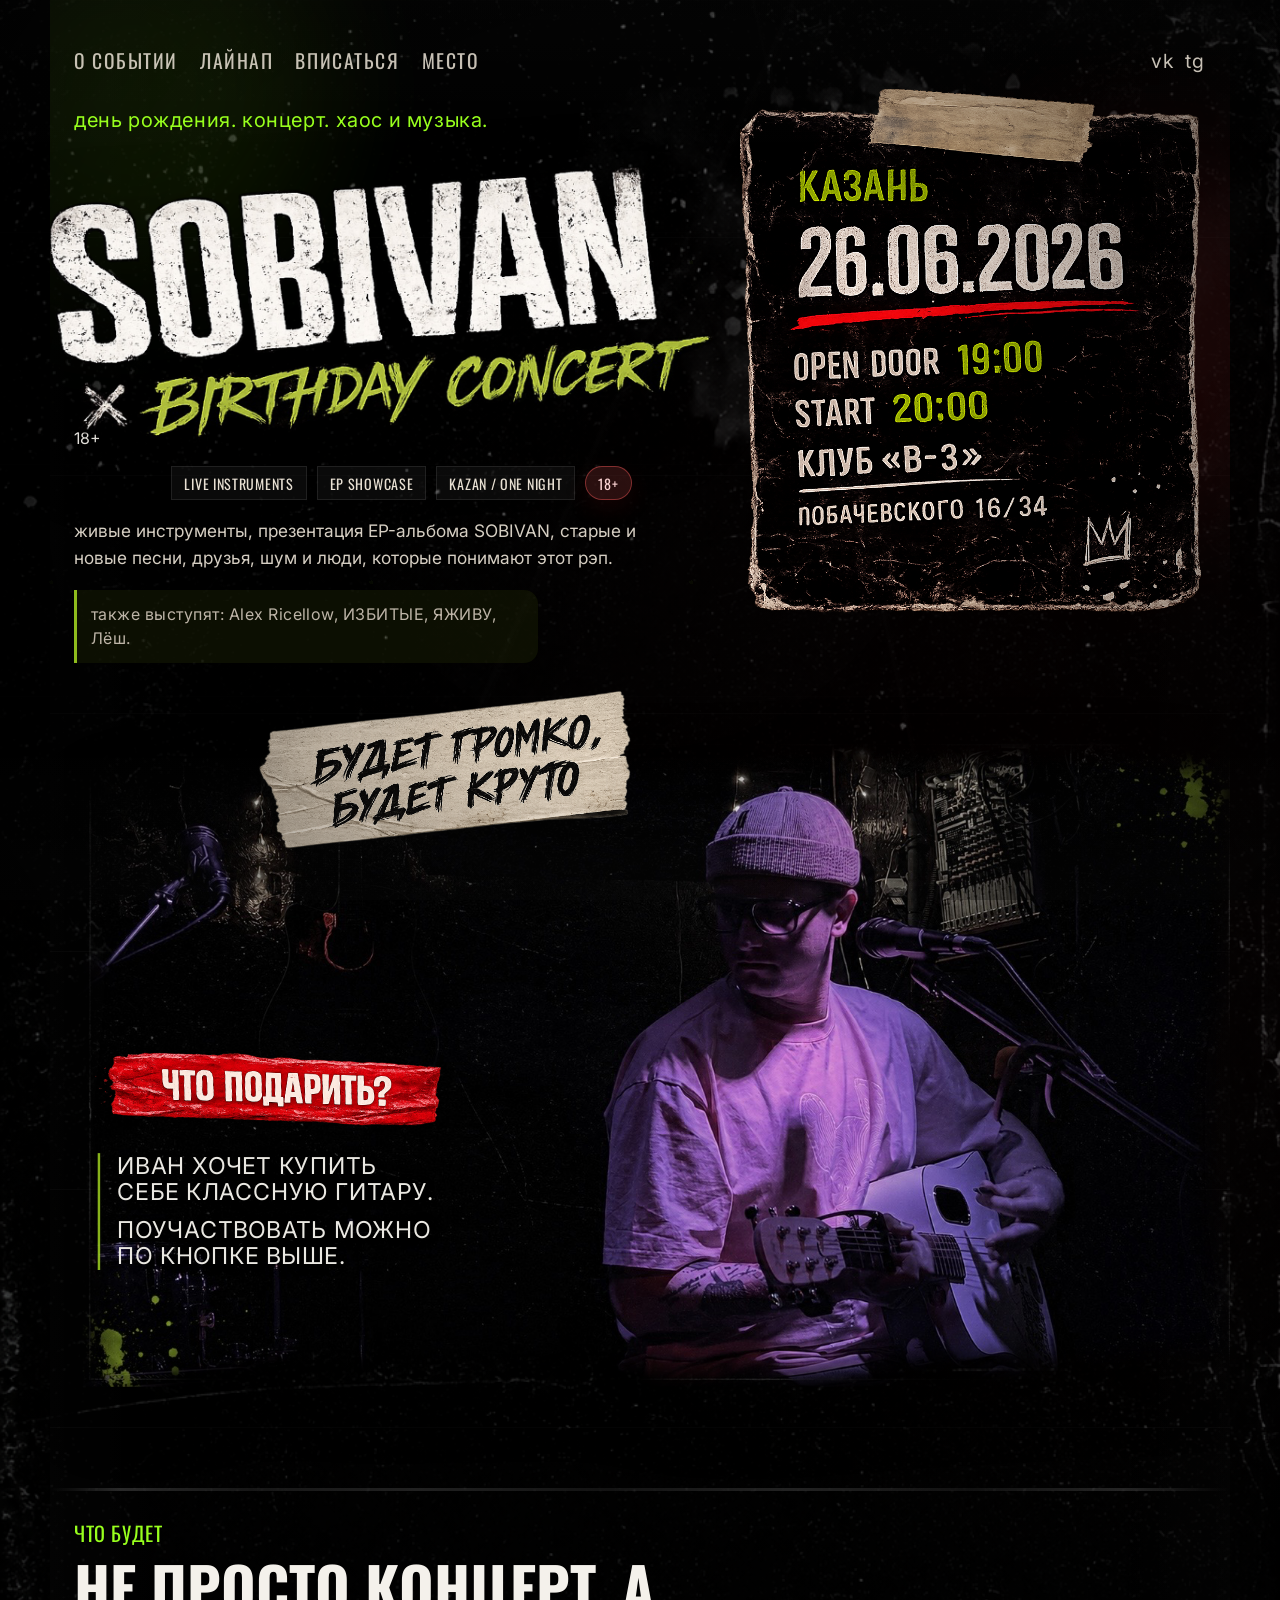
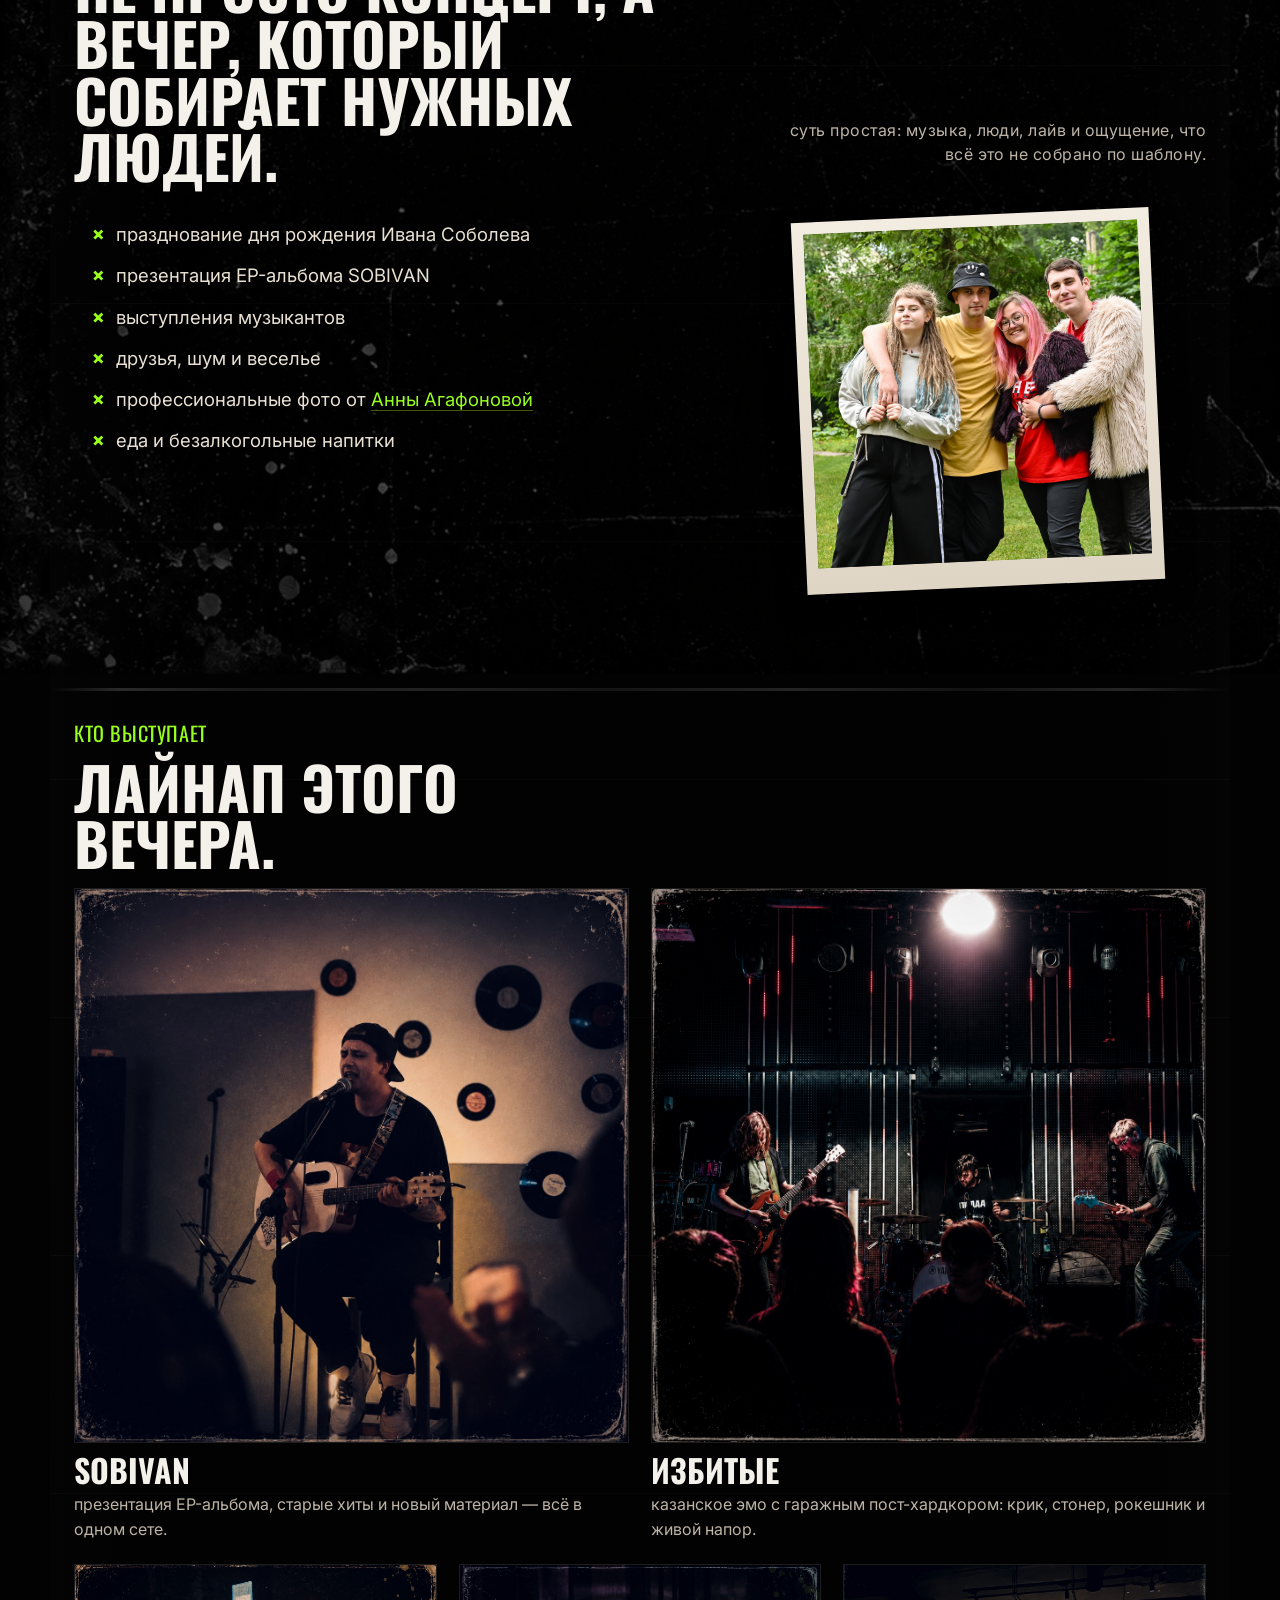
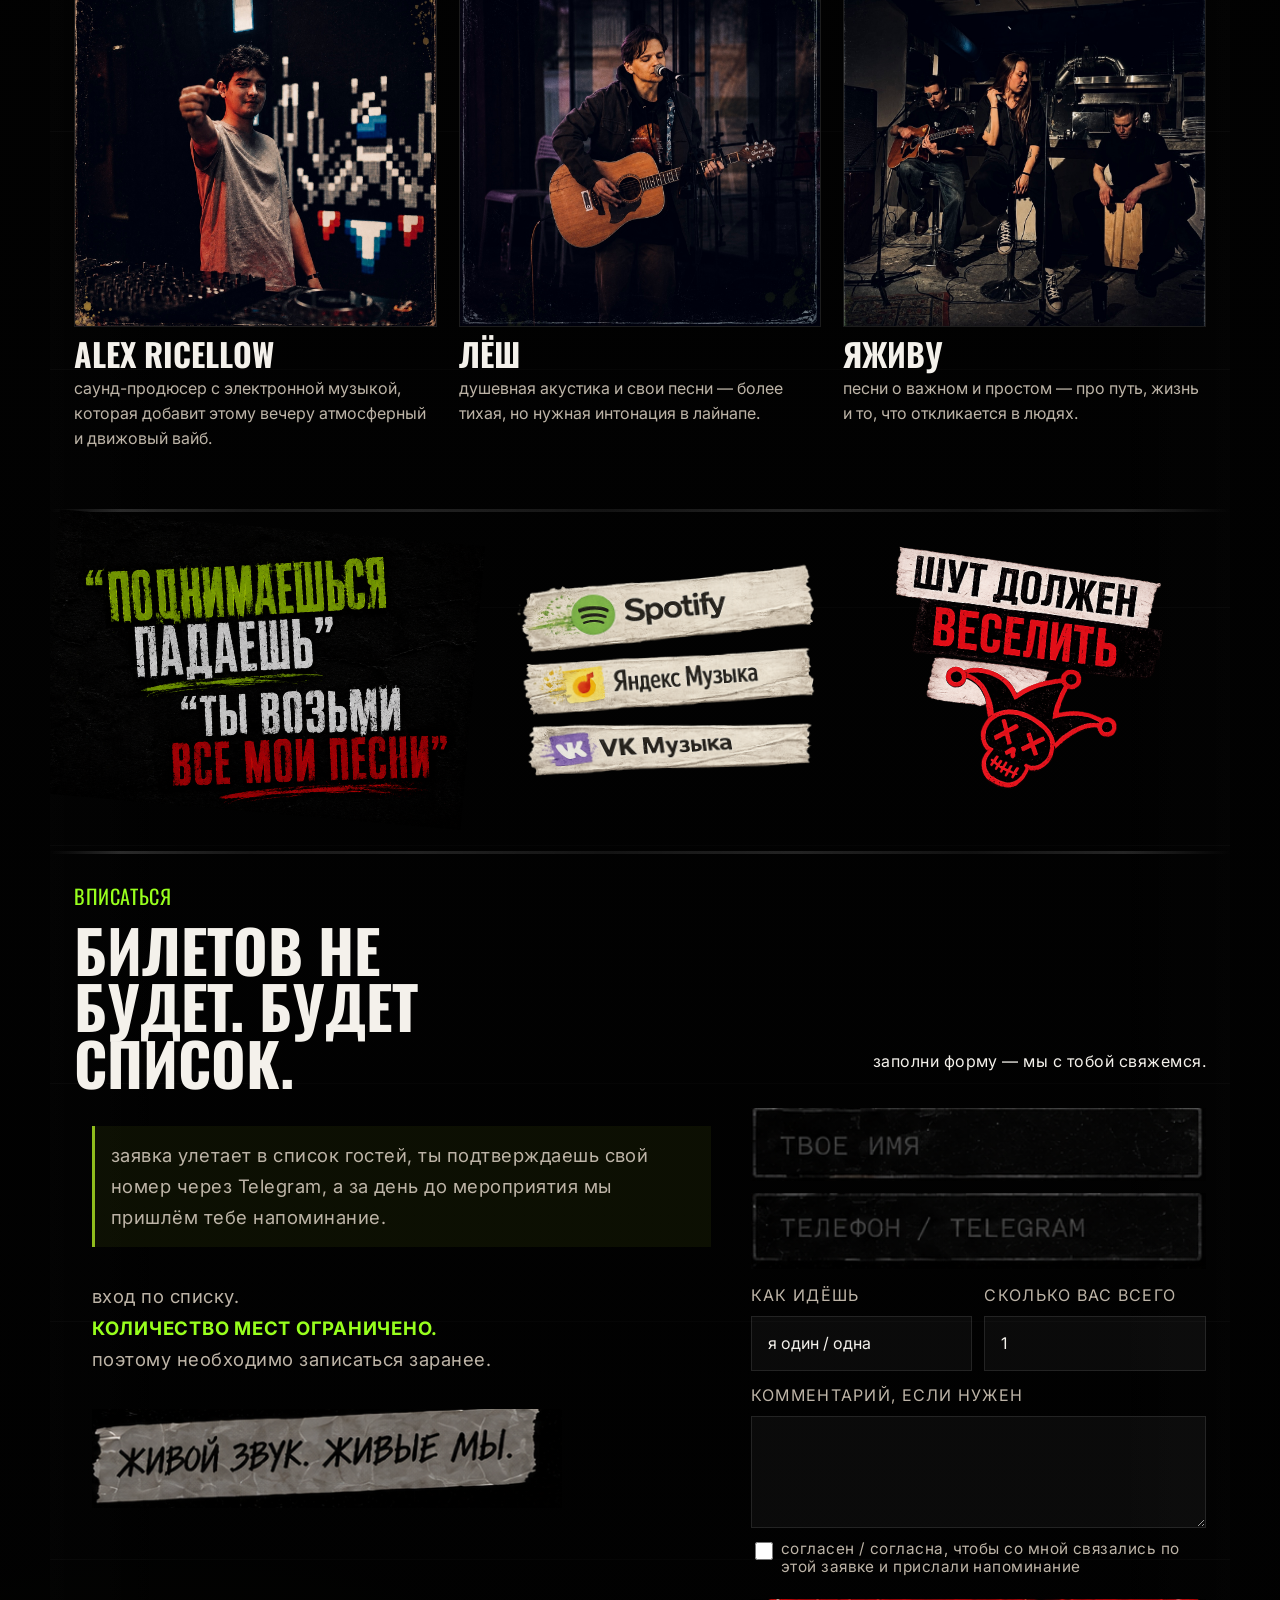
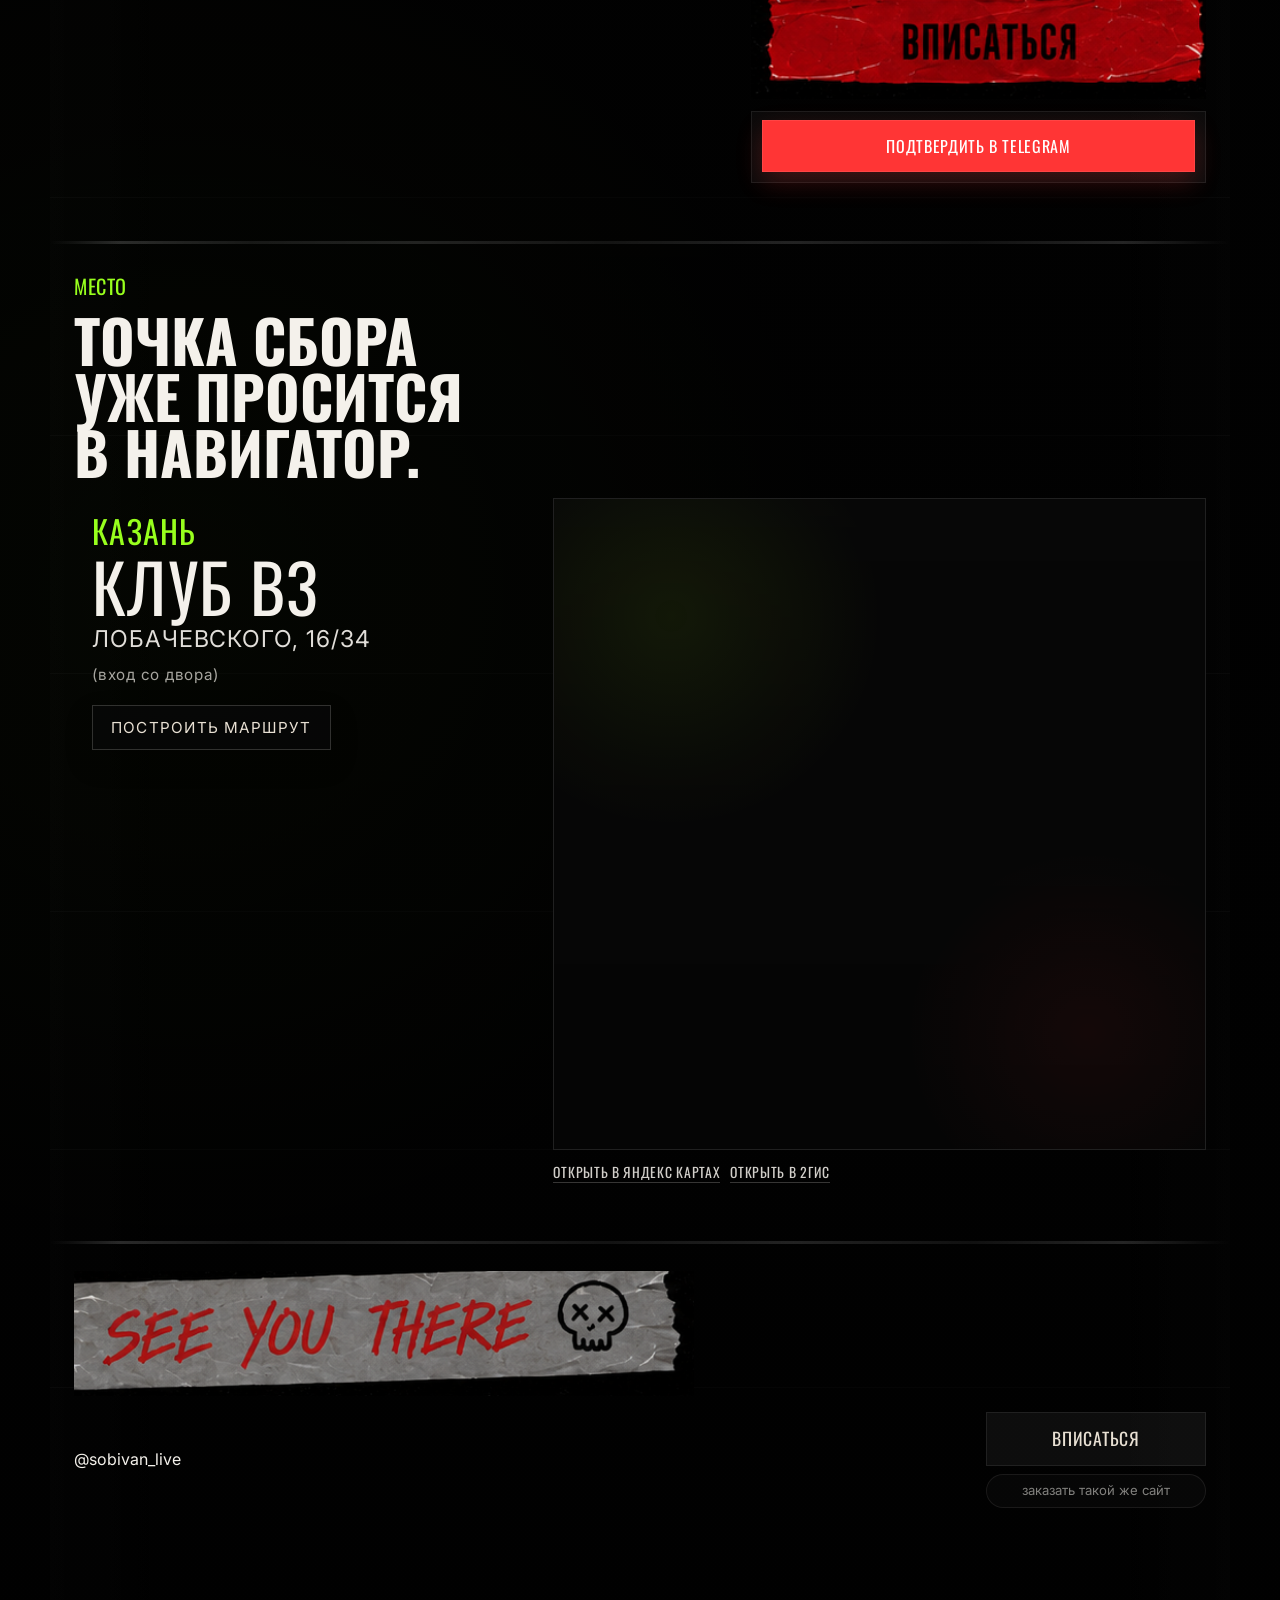
==== birthday/index.html @ b059d9bc "restore red inline 18 plus tag" ====
<!DOCTYPE html><html lang="ru"><head>
    <meta charset="UTF-8">
    <meta name="viewport" content="width=device-width, initial-scale=1.0">
    <title>SOBIVAN EVENT — концерт-приглашение</title>
    <meta name="description" content="Мини-сайт приглашение на концерт и день рождения SOBIVAN с лайнапом, атмосферой и формой записи.">
    <link rel="preconnect" href="https://fonts.googleapis.com">
    <link rel="preconnect" href="https://fonts.gstatic.com" crossorigin="">
    <link href="https://fonts.googleapis.com/css2?family=Oswald:wght@400;500;600;700&amp;family=Inter:wght@400;500;600;700;800&amp;display=swap" rel="stylesheet">
    <link rel="stylesheet" href="./styles.css?v=20260604b">
  <style data-site-studio-mobile-overrides="">@media (max-width: 767px) {
  body [data-site-studio-node="n-24-p-4"][data-site-studio-node="n-24-p-4"][data-site-studio-node="n-24-p-4"][data-site-studio-node="n-24-p-4"][data-site-studio-node="n-24-p-4"] { transform: translate(0px, 48px) !important }
  body [data-site-studio-node="n-23-p-3"][data-site-studio-node="n-23-p-3"][data-site-studio-node="n-23-p-3"][data-site-studio-node="n-23-p-3"][data-site-studio-node="n-23-p-3"] { transform: translate(0px, 40px) !important }
body [data-site-studio-node="n-20-span-0"][data-site-studio-node="n-20-span-0"][data-site-studio-node="n-20-span-0"][data-site-studio-node="n-20-span-0"][data-site-studio-node="n-20-span-0"] { transform: translate(0px, 32px) !important }
  body [data-site-studio-node="n-21-span-1"][data-site-studio-node="n-21-span-1"][data-site-studio-node="n-21-span-1"][data-site-studio-node="n-21-span-1"][data-site-studio-node="n-21-span-1"] { transform: translate(0px, 32px) !important }
  body [data-site-studio-node="n-22-span-2"][data-site-studio-node="n-22-span-2"][data-site-studio-node="n-22-span-2"][data-site-studio-node="n-22-span-2"][data-site-studio-node="n-22-span-2"] { transform: translate(0px, 32px) !important }
  body [data-site-studio-node="n-29-img-0"][data-site-studio-node="n-29-img-0"][data-site-studio-node="n-29-img-0"][data-site-studio-node="n-29-img-0"][data-site-studio-node="n-29-img-0"] { transform: translate(8px, -16px) scale(1.42) !important }
}
</style></head>
  <body>
    <div class="page-noise" aria-hidden="true" data-site-studio-node="n-0-div-0"></div>
    <main class="page-shell" data-site-studio-node="n-1-main-1">
      <section class="hero section-frame" id="top" data-site-studio-node="n-2-section-0">
        <div class="hero-burst hero-burst-left" aria-hidden="true" data-site-studio-node="n-3-div-0"></div>
        <div class="hero-burst hero-burst-right" aria-hidden="true" data-site-studio-node="n-4-div-1"></div>

        <header class="topbar" data-site-studio-node="n-5-header-2">
          
          <nav class="nav" data-site-studio-node="n-6-nav-0">
            <a href="#about" data-site-studio-node="n-7-a-0">о событии</a>
            <a href="#lineup" data-site-studio-node="n-8-a-1">лайнап</a>
            <a href="#rsvp" data-site-studio-node="n-9-a-2">вписаться</a>
            <a href="#place" data-site-studio-node="n-10-a-3">место</a>
          </nav>
          <div class="socials" aria-label="Социальные сети" data-site-studio-node="n-11-div-1">
            <a href="https://vk.com/artist/sobivan" target="_blank" rel="noreferrer" data-site-studio-node="n-12-a-0">vk</a>
            <a href="https://t.me/sobivan_live" target="_blank" rel="noreferrer" data-site-studio-node="n-13-a-1">tg</a>
          </div>
        </header>

        <div class="hero-grid" data-site-studio-node="n-14-div-3">
          <div class="hero-copy" data-site-studio-node="n-15-div-0">
            <p class="eyebrow" data-site-studio-node="n-16-p-0">день рождения. концерт. хаос и музыка.</p>

            <div class="hero-title-art-wrap" data-site-studio-node="n-17-div-1">
              <img class="hero-title-art" src="./assets/images/hero-title-final.png" alt="SOBIVAN Birthday Concert" data-site-studio-node="n-18-img-0" style="transform: translate(-16px, 0px) scale(1.14); width: 631px; height: 286px; max-width: 631px">
              <div class="age-badge age-badge--hero" aria-label="только для лиц старше 18 лет">18+</div>
            </div>

            <div class="hero-microcopy" data-site-studio-node="n-19-div-2">
              <span class="micro-tag" data-site-studio-node="n-20-span-0">LIVE INSTRUMENTS</span>
              <span class="micro-tag" data-site-studio-node="n-21-span-1">EP SHOWCASE</span>
              <span class="micro-tag micro-tag--kazan" data-site-studio-node="n-22-span-2">KAZAN / ONE NIGHT</span>
              <span class="micro-tag micro-tag--age" aria-label="только для лиц старше 18 лет">18+</span>
            </div>

            <p class="hero-lead" data-site-studio-node="n-23-p-3">живые инструменты, презентация EP-альбома SOBIVAN, старые и новые песни, друзья, шум и люди, которые понимают этот рэп.</p>
            <p class="hero-note" data-site-studio-node="n-24-p-4">также выступят: Alex Ricellow, ИЗБИТЫЕ, ЯЖИВУ, Лёш.</p>
          </div>

          <aside class="hero-poster-large-wrap" data-site-studio-node="n-25-aside-1">
            <img class="hero-poster-large" src="./assets/images/hero-side-poster.png" alt="Афиша с датой, временем и местом" data-site-studio-node="n-26-img-0" style="transform: translate(0px, 32px) scale(1.21); width: 439px; height: 609px; max-width: 439px">
          </aside>
        </div>

        <div class="hero-photo-band" data-site-studio-node="n-27-div-4">
          <div class="hero-live-photo-wrap" data-site-studio-node="n-28-div-0">
            <img class="hero-live-photo" src="./assets/images/hero-live-photo-site-v3.png" alt="Живой кадр с концерта SOBIVAN" data-site-studio-node="n-29-img-0" style="transform: translate(-16px, -64px) scale(1.09)">
            <div class="hero-photo-overlay" data-site-studio-node="n-30-div-1">
              <img class="hero-photo-note-art" src="./assets/images/note-budet-gromko-v2.png" alt="Будет громко, будет круто" data-site-studio-node="n-31-img-0" style="transform: translate(126px, 86px) scale(0.72) rotate(-1deg)">
              <button class="hero-gift-button" type="button" data-gift-modal-open aria-haspopup="dialog" aria-controls="gift-modal" data-site-studio-node="n-32-a-1"><img src="./assets/images/button-chto-podarit-v1.png" alt="Что подарить?" data-site-studio-node="n-33-img-0" style="transform: translate(2px, 202px) scale(1.51) rotate(5deg)"></button>
              <p class="hero-gift-note" data-site-studio-node="n-34-p-2" style="transform: translate(44px, 134px) scale(1.23)">ИВАН ХОЧЕТ КУПИТЬ СЕБЕ КЛАССНУЮ ГИТАРУ.<br data-site-studio-node="n-35-br-0"><span class="hero-gift-note-secondary" data-site-studio-node="n-36-span-1">ПОУЧАСТВОВАТЬ МОЖНО ПО КНОПКЕ ВЫШЕ.</span></p>
            </div>
          </div>
        </div>
      </section>

      <section class="about section-frame" id="about" data-site-studio-node="n-37-section-1">
        <div class="section-title-block wide" data-site-studio-node="n-38-div-0">
          <div data-site-studio-node="n-39-div-0">
            <p class="section-kicker" data-site-studio-node="n-40-p-0">что будет</p>
            <h2 data-site-studio-node="n-41-h2-1">не просто концерт, а вечер, который собирает нужных людей.</h2>
          </div>
          <p class="section-side-note" data-site-studio-node="n-42-p-1">
            суть простая: музыка, люди, лайв и ощущение, что всё это не собрано по шаблону.
          </p>
        </div>

        <div class="about-grid" data-site-studio-node="n-43-div-1">
          <div class="about-list panel-dark textured-panel" data-site-studio-node="n-44-div-0">
            <ul data-site-studio-node="n-45-ul-0">
              <li data-site-studio-node="n-46-li-0">празднование дня рождения Ивана Соболева</li>
              <li data-site-studio-node="n-47-li-1">презентация EP-альбома SOBIVAN</li>
              <li data-site-studio-node="n-48-li-2">выступления музыкантов</li>
              <li data-site-studio-node="n-49-li-3">друзья, шум и веселье</li>
              <li data-site-studio-node="n-50-li-4">профессиональные фото от <a class="about-inline-link" href="https://anna-agafonova.wfolio.pro/" target="_blank" rel="noreferrer noopener" data-site-studio-node="n-51-a-0">Анны Агафоновой</a></li>
              <li data-site-studio-node="n-52-li-5">еда и безалкогольные напитки</li>
            </ul>
          </div>

          <div class="photo-strip friends-carousel js-friends-carousel" data-site-studio-node="n-53-div-1">
            <div class="friends-carousel__viewport" data-site-studio-node="n-54-div-0">
              <div class="friends-carousel__track" aria-label="Фото друзей и атмосферы" data-site-studio-node="n-55-div-0">
              <figure class="polaroid-slide" data-tilt="-5.2" data-site-studio-node="n-56-figure-0">
                <img src="./assets/images/friends/friend-01.jpg" alt="Друзья и атмосфера концерта 1" loading="lazy" data-site-studio-node="n-57-img-0">
              </figure>
              <figure class="polaroid-slide" data-tilt="-3.8" data-site-studio-node="n-58-figure-1">
                <img src="./assets/images/friends/friend-02.jpg" alt="Друзья и атмосфера концерта 2" loading="lazy" data-site-studio-node="n-59-img-0">
              </figure>
              <figure class="polaroid-slide" data-tilt="-2.6" data-site-studio-node="n-60-figure-2">
                <img src="./assets/images/friends/friend-03.jpg" alt="Друзья и атмосфера концерта 3" loading="lazy" data-site-studio-node="n-61-img-0">
              </figure>
              <figure class="polaroid-slide" data-tilt="-1.4" data-site-studio-node="n-62-figure-3">
                <img src="./assets/images/friends/friend-04.jpg" alt="Друзья и атмосфера концерта 4" loading="lazy" data-site-studio-node="n-63-img-0">
              </figure>
              <figure class="polaroid-slide" data-tilt="0.0" data-site-studio-node="n-64-figure-4">
                <img src="./assets/images/friends/friend-05.jpg" alt="Друзья и атмосфера концерта 5" loading="lazy" data-site-studio-node="n-65-img-0">
              </figure>
              <figure class="polaroid-slide" data-tilt="1.8" data-site-studio-node="n-66-figure-5">
                <img src="./assets/images/friends/friend-06.jpg" alt="Друзья и атмосфера концерта 6" loading="lazy" data-site-studio-node="n-67-img-0">
              </figure>
              <figure class="polaroid-slide" data-tilt="2.6" data-site-studio-node="n-68-figure-6">
                <img src="./assets/images/friends/friend-07.jpg" alt="Друзья и атмосфера концерта 7" loading="lazy" data-site-studio-node="n-69-img-0">
              </figure>
              <figure class="polaroid-slide" data-tilt="4.6" data-site-studio-node="n-70-figure-7">
                <img src="./assets/images/friends/friend-08.jpg" alt="Друзья и атмосфера концерта 8" loading="lazy" data-site-studio-node="n-71-img-0">
              </figure>
              <figure class="polaroid-slide" data-tilt="5.2" data-site-studio-node="n-72-figure-8">
                <img src="./assets/images/friends/friend-09.jpg" alt="Друзья и атмосфера концерта 9" loading="lazy" data-site-studio-node="n-73-img-0">
              </figure>
              <figure class="polaroid-slide" data-tilt="-5.2" data-site-studio-node="n-74-figure-9">
                <img src="./assets/images/friends/friend-10.jpg" alt="Друзья и атмосфера концерта 10" loading="lazy" data-site-studio-node="n-75-img-0">
              </figure>
              <figure class="polaroid-slide" data-tilt="-3.8" data-site-studio-node="n-76-figure-10">
                <img src="./assets/images/friends/friend-11.jpg?v=20260529a" alt="Друзья и атмосфера концерта 11" loading="lazy" data-site-studio-node="n-77-img-0">
              </figure>
              <figure class="polaroid-slide" data-tilt="-2.6" data-site-studio-node="n-78-figure-11">
                <img src="./assets/images/friends/friend-12.jpg" alt="Друзья и атмосфера концерта 12" loading="lazy" data-site-studio-node="n-79-img-0">
              </figure>
              <figure class="polaroid-slide" data-tilt="-1.4" data-site-studio-node="n-80-figure-12">
                <img src="./assets/images/friends/friend-13.jpg" alt="Друзья и атмосфера концерта 13" loading="lazy" data-site-studio-node="n-81-img-0">
              </figure>
              <figure class="polaroid-slide" data-tilt="0.0" data-site-studio-node="n-82-figure-13">
                <img src="./assets/images/friends/friend-14.jpg" alt="Друзья и атмосфера концерта 14" loading="lazy" data-site-studio-node="n-83-img-0">
              </figure>
              <figure class="polaroid-slide" data-tilt="1.8" data-site-studio-node="n-84-figure-14">
                <img src="./assets/images/friends/friend-15.jpg" alt="Друзья и атмосфера концерта 15" loading="lazy" data-site-studio-node="n-85-img-0">
              </figure>
              <figure class="polaroid-slide" data-tilt="2.6" data-site-studio-node="n-86-figure-15">
                <img src="./assets/images/friends/friend-16.jpg" alt="Друзья и атмосфера концерта 16" loading="lazy" data-site-studio-node="n-87-img-0">
              </figure>
              <figure class="polaroid-slide" data-tilt="4.6" data-site-studio-node="n-88-figure-16">
                <img src="./assets/images/friends/friend-17.jpg" alt="Друзья и атмосфера концерта 17" loading="lazy" data-site-studio-node="n-89-img-0">
              </figure>
              <figure class="polaroid-slide" data-tilt="5.2" data-site-studio-node="n-90-figure-17">
                <img src="./assets/images/friends/friend-18.jpg" alt="Друзья и атмосфера концерта 18" loading="lazy" data-site-studio-node="n-91-img-0">
              </figure>
              <figure class="polaroid-slide" data-tilt="-5.2" data-site-studio-node="n-92-figure-18">
                <img src="./assets/images/friends/friend-19.jpg" alt="Друзья и атмосфера концерта 19" loading="lazy" data-site-studio-node="n-93-img-0">
              </figure>
              <figure class="polaroid-slide" data-tilt="-3.8" data-site-studio-node="n-94-figure-19">
                <img src="./assets/images/friends/friend-20.jpg" alt="Друзья и атмосфера концерта 20" loading="lazy" data-site-studio-node="n-95-img-0">
              </figure>
              <figure class="polaroid-slide" data-tilt="-2.6" data-site-studio-node="n-96-figure-20">
                <img src="./assets/images/friends/friend-21.jpg" alt="Друзья и атмосфера концерта 21" loading="lazy" data-site-studio-node="n-97-img-0">
              </figure>
              <figure class="polaroid-slide" data-tilt="-1.4" data-site-studio-node="n-98-figure-21">
                <img src="./assets/images/friends/friend-22.jpg" alt="Друзья и атмосфера концерта 22" loading="lazy" data-site-studio-node="n-99-img-0">
              </figure>
              <figure class="polaroid-slide" data-tilt="0.0" data-site-studio-node="n-100-figure-22">
                <img src="./assets/images/friends/friend-23.jpg" alt="Друзья и атмосфера концерта 23" loading="lazy" data-site-studio-node="n-101-img-0">
              </figure>
              <figure class="polaroid-slide" data-tilt="1.8" data-site-studio-node="n-102-figure-23">
                <img src="./assets/images/friends/friend-24.jpg" alt="Друзья и атмосфера концерта 24" loading="lazy" data-site-studio-node="n-103-img-0">
              </figure>
              <figure class="polaroid-slide" data-tilt="2.6" data-site-studio-node="n-104-figure-24">
                <img src="./assets/images/friends/friend-25.jpg" alt="Друзья и атмосфера концерта 25" loading="lazy" data-site-studio-node="n-105-img-0">
              </figure>
              <figure class="polaroid-slide" data-tilt="4.6" data-site-studio-node="n-106-figure-25">
                <img src="./assets/images/friends/friend-26.jpg" alt="Друзья и атмосфера концерта 26" loading="lazy" data-site-studio-node="n-107-img-0">
              </figure>
              <figure class="polaroid-slide" data-tilt="5.2" data-site-studio-node="n-108-figure-26">
                <img src="./assets/images/friends/friend-27.jpg" alt="Друзья и атмосфера концерта 27" loading="lazy" data-site-studio-node="n-109-img-0">
              </figure>
              <figure class="polaroid-slide" data-tilt="-5.2" data-site-studio-node="n-110-figure-27">
                <img src="./assets/images/friends/friend-28.jpg" alt="Друзья и атмосфера концерта 28" loading="lazy" data-site-studio-node="n-111-img-0">
              </figure>
              <figure class="polaroid-slide" data-tilt="-3.8" data-site-studio-node="n-112-figure-28">
                <img src="./assets/images/friends/friend-29.jpg" alt="Друзья и атмосфера концерта 29" loading="lazy" data-site-studio-node="n-113-img-0">
              </figure>
              <figure class="polaroid-slide" data-tilt="-2.6" data-site-studio-node="n-114-figure-29">
                <img src="./assets/images/friends/friend-30.jpg" alt="Друзья и атмосфера концерта 30" loading="lazy" data-site-studio-node="n-115-img-0">
              </figure>
              <figure class="polaroid-slide" data-tilt="-1.4" data-site-studio-node="n-116-figure-30">
                <img src="./assets/images/friends/friend-31.jpg" alt="Друзья и атмосфера концерта 31" loading="lazy" data-site-studio-node="n-117-img-0">
              </figure>
              <figure class="polaroid-slide" data-tilt="0.0" data-site-studio-node="n-118-figure-31">
                <img src="./assets/images/friends/friend-32.jpg" alt="Друзья и атмосфера концерта 32" loading="lazy" data-site-studio-node="n-119-img-0">
              </figure>
              <figure class="polaroid-slide" data-tilt="1.8" data-site-studio-node="n-120-figure-32">
                <img src="./assets/images/friends/friend-33.jpg" alt="Друзья и атмосфера концерта 33" loading="lazy" data-site-studio-node="n-121-img-0">
              </figure>
              <figure class="polaroid-slide" data-tilt="2.6" data-site-studio-node="n-122-figure-33">
                <img src="./assets/images/friends/friend-34.jpg" alt="Друзья и атмосфера концерта 34" loading="lazy" data-site-studio-node="n-123-img-0">
              </figure>
              <figure class="polaroid-slide" data-tilt="4.6" data-site-studio-node="n-124-figure-34">
                <img src="./assets/images/friends/friend-35.jpg" alt="Друзья и атмосфера концерта 35" loading="lazy" data-site-studio-node="n-125-img-0">
              </figure>
              </div>
            </div>
          </div>
        </div>
      </section>

      <section class="lineup section-frame" id="lineup" data-site-studio-node="n-126-section-2">
        <div class="section-title-block compact wide" data-site-studio-node="n-127-div-0">
          <div data-site-studio-node="n-128-div-0">
            <p class="section-kicker" data-site-studio-node="n-129-p-0">кто выступает</p>
            <h2 data-site-studio-node="n-130-h2-1">лайнап этого вечера.</h2>
          </div>
        </div>

        <div class="lineup-grid lineup-grid--dense" data-site-studio-node="n-131-div-1">
          <article class="artist-card artist-card--photo artist-card--featured" data-site-studio-node="n-132-article-0">
            <a class="artist-link-card" href="https://t.me/sobivan_live" target="_blank" rel="noreferrer noopener" aria-label="SOBIVAN в Telegram" data-site-studio-node="n-133-a-0">
              <div class="artist-art artist-art--photo" data-site-studio-node="n-134-div-0">
                <img class="artist-photo" src="./assets/images/lineup/sobivan.jpg" alt="SOBIVAN" data-site-studio-node="n-135-img-0">
              </div>
              <h3 data-site-studio-node="n-136-h3-1">SOBIVAN</h3>
              <p class="artist-copy" data-site-studio-node="n-137-p-2">презентация EP-альбома, старые хиты и новый материал — всё в одном сете.</p>
            </a>
          </article>

          <article class="artist-card artist-card--alex artist-card--photo artist-card--compact" data-site-studio-node="n-138-article-1">
            <a class="artist-link-card" href="https://t.me/alex_ricellow" target="_blank" rel="noreferrer noopener" aria-label="Alex Ricellow в Telegram" data-site-studio-node="n-139-a-0">
              <div class="artist-art artist-art--photo" data-site-studio-node="n-140-div-0">
                <img class="artist-photo" src="./assets/images/lineup/alex.jpg" alt="Alex Ricellow" data-site-studio-node="n-141-img-0">
              </div>
              <h3 data-site-studio-node="n-142-h3-1">Alex Ricellow</h3>
              <p class="artist-copy" data-site-studio-node="n-143-p-2">саунд-продюсер с электронной музыкой, которая добавит этому вечеру атмосферный и движовый вайб.</p>
            </a>
          </article>

          <article class="artist-card artist-card--photo artist-card--featured artist-card--izbitye" data-site-studio-node="n-144-article-2">
            <a class="artist-link-card" href="https://t.me/izbityye" target="_blank" rel="noreferrer noopener" aria-label="Избитые в Telegram" data-site-studio-node="n-145-a-0">
              <div class="artist-art artist-art--photo" data-site-studio-node="n-146-div-0">
                <img class="artist-photo" src="./assets/images/lineup/izbitye.jpg" alt="Избитые" data-site-studio-node="n-147-img-0">
              </div>
              <h3 data-site-studio-node="n-148-h3-1">ИЗБИТЫЕ</h3>
              <p class="artist-copy" data-site-studio-node="n-149-p-2">казанское эмо с гаражным пост-хардкором: крик, стонер, рокешник и живой напор.</p>
            </a>
          </article>

          <article class="artist-card artist-card--photo artist-card--compact artist-card--yazhivu" data-site-studio-node="n-150-article-3">
            <a class="artist-link-card" href="https://t.me/daryarik_hi" target="_blank" rel="noreferrer noopener" aria-label="Яживу в Telegram" data-site-studio-node="n-151-a-0">
              <div class="artist-art artist-art--photo" data-site-studio-node="n-152-div-0">
                <img class="artist-photo" src="./assets/images/lineup/yazhivu.jpg" alt="Яживу" data-site-studio-node="n-153-img-0">
              </div>
              <h3 data-site-studio-node="n-154-h3-1">ЯЖИВУ</h3>
              <p class="artist-copy" data-site-studio-node="n-155-p-2">песни о важном и простом — про путь, жизнь и то, что откликается в людях.</p>
            </a>
          </article>

          <article class="artist-card artist-card--lesh artist-card--photo artist-card--compact" data-site-studio-node="n-156-article-4">
            <a class="artist-link-card" href="https://t.me/leshmusic" target="_blank" rel="noreferrer noopener" aria-label="Лёш в Telegram" data-site-studio-node="n-157-a-0">
              <div class="artist-art artist-art--photo" data-site-studio-node="n-158-div-0">
                <img class="artist-photo" src="./assets/images/lineup/lesh.jpg" alt="Лёш" data-site-studio-node="n-159-img-0">
              </div>
              <h3 data-site-studio-node="n-160-h3-1">Лёш</h3>
              <p class="artist-copy" data-site-studio-node="n-161-p-2">душевная акустика и свои песни — более тихая, но нужная интонация в лайнапе.</p>
            </a>
          </article>
        </div>
      </section>

      <section class="mood section-frame" id="mood" data-site-studio-node="n-162-section-3">
        <article class="mood-card quote-card quote-art-card" data-site-studio-node="n-163-article-0">
          <img class="quote-art" src="./assets/images/quote-phrases-v2.png" alt="Поднимаешься падаешь / ты возьми все мои песни" data-site-studio-node="n-164-img-0" style="transform: translate(2px, 4px) scale(1.16) rotate(5deg)">
        </article>

        <article class="mood-card music-composite-card" data-site-studio-node="n-165-article-1">
          <div class="music-composite-block" data-site-studio-node="n-166-div-0">
            <img class="music-composite-art" src="./assets/images/music-platforms-composite-v2.png" alt="Музыкальные площадки" data-site-studio-node="n-167-img-0" style="transform: translate(-32px, 56px)">
            <a class="music-composite-hit music-composite-hit--spotify" href="https://open.spotify.com/search/SOBIVAN" target="_blank" rel="noreferrer" aria-label="Spotify" data-site-studio-node="n-168-a-1"></a>
            <a class="music-composite-hit music-composite-hit--yandex" href="https://music.yandex.ru/artist/20125266" target="_blank" rel="noreferrer" aria-label="Яндекс Музыка" data-site-studio-node="n-169-a-2"></a>
            <a class="music-composite-hit music-composite-hit--vk" href="https://vk.com/artist/sobivan" target="_blank" rel="noreferrer" aria-label="VK Музыка" data-site-studio-node="n-170-a-3" style="transform: translate(2px, 56px)"></a>
          </div>
        </article>

        <article class="mood-card doodle-card sprite-art-card" data-site-studio-node="n-171-article-2">
          <img class="sprite-art-image" src="./assets/images/shut-dolzhen-veselit-v3.png" alt="Шут должен веселить" data-site-studio-node="n-172-img-0" style="transform: translate(-8px, 8px) scale(1.53) rotate(10deg)">
        </article>
      </section>

      <section class="rsvp section-frame" id="rsvp" data-site-studio-node="n-173-section-4">
        <div class="section-title-block compact wide" data-site-studio-node="n-174-div-0">
          <div data-site-studio-node="n-175-div-0">
            <p class="section-kicker" data-site-studio-node="n-176-p-0">вписаться</p>
            <h2 data-site-studio-node="n-177-h2-1">билетов не будет. будет список.</h2>
          </div>
          <p class="section-note" data-site-studio-node="n-178-p-1">заполни форму — мы с тобой свяжемся.</p>
        </div>

        <div class="rsvp-grid" data-site-studio-node="n-179-div-1">
          <div class="rsvp-copy panel-dark textured-panel" data-site-studio-node="n-180-div-0">
            <p class="rsvp-lead-note" data-site-studio-node="n-181-p-0">
              заявка улетает в список гостей, ты подтверждаешь свой номер через
              Telegram, а за день до мероприятия мы пришлём тебе напоминание.
            </p>
            <p class="rsvp-warning" data-site-studio-node="n-182-p-1">
              вход по списку.<br data-site-studio-node="n-183-br-0">
              <strong data-site-studio-node="n-184-strong-1">количество мест ограничено.</strong><br data-site-studio-node="n-185-br-2">
              поэтому необходимо записаться заранее.
            </p>
            <div class="rsvp-slogans rsvp-slogans-sprite" data-site-studio-node="n-186-div-2">
              <img src="./assets/sprites/sticker-live.png" alt="Живой звук. Живые мы." data-site-studio-node="n-187-img-0">
            </div>
          </div>

          <form class="rsvp-form sprite-rsvp-form" action="#" method="post" novalidate="" data-site-studio-node="n-188-form-1">
            <label class="sprite-field sprite-field-name" data-site-studio-node="n-189-label-0">
              <img src="./assets/sprites/form-name.png" alt="Поле имени" data-site-studio-node="n-190-img-0">
              <input type="text" name="name" placeholder="" autocomplete="name" required="" data-site-studio-node="n-191-input-1">
            </label>
            <label class="sprite-field sprite-field-contact" data-site-studio-node="n-192-label-1">
              <img src="./assets/sprites/form-contact.png" alt="Поле контакта" data-site-studio-node="n-193-img-0">
              <input type="text" name="contact" placeholder="" autocomplete="tel" required="" data-site-studio-node="n-194-input-1">
            </label>
            <div class="rsvp-structured-fields" data-site-studio-node="n-195-div-2">
              <label class="rsvp-control" data-site-studio-node="n-196-label-0">
                <span class="rsvp-control-label" data-site-studio-node="n-197-span-0">как идёшь</span>
                <select name="attendance_type" required="" data-site-studio-node="n-198-select-1">
                  <option value="solo" data-site-studio-node="n-199-option-0">я один / одна</option>
                  <option value="plus_one" data-site-studio-node="n-200-option-1">я +1</option>
                  <option value="group" data-site-studio-node="n-201-option-2">нас больше двух</option>
                </select>
              </label>
              <label class="rsvp-control" data-site-studio-node="n-202-label-1">
                <span class="rsvp-control-label" data-site-studio-node="n-203-span-0">сколько вас всего</span>
                <input type="number" name="guest_count" min="1" max="12" step="1" value="1" inputmode="numeric" required="" data-site-studio-node="n-204-input-1">
              </label>
              <label class="rsvp-control rsvp-control-wide" data-site-studio-node="n-205-label-2">
                <span class="rsvp-control-label" data-site-studio-node="n-206-span-0">комментарий, если нужен</span>
                <textarea name="note" rows="3" placeholder="" data-site-studio-node="n-207-textarea-1"></textarea>
              </label>
              <label class="rsvp-consent" data-site-studio-node="n-208-label-3">
                <input type="checkbox" name="consent_contact" required="" data-site-studio-node="n-209-input-0">
                <span data-site-studio-node="n-210-span-1">согласен / согласна, чтобы со мной связались по этой заявке и прислали напоминание</span>
              </label>
            </div>
            <button class="sprite-submit" type="submit" data-site-studio-node="n-211-button-3">
              <img src="./assets/sprites/form-submit.png" alt="Вписаться" data-site-studio-node="n-212-img-0">
            </button>
            <div class="rsvp-feedback" aria-live="polite" hidden="" data-site-studio-node="n-213-div-4">
              <p class="rsvp-feedback-title" data-site-studio-node="n-214-p-0"></p>
              <p class="rsvp-feedback-text" data-site-studio-node="n-215-p-1"></p>
              <a class="cta-primary rsvp-telegram-cta" href="#" target="_blank" rel="noreferrer noopener" hidden="" data-site-studio-node="n-216-a-2">подтвердить в telegram</a>
            </div>
          </form>
        </div>
      </section>

      <section class="place section-frame" id="place" data-site-studio-node="n-217-section-5">
        <div class="section-title-block compact wide" data-site-studio-node="n-218-div-0">
          <div data-site-studio-node="n-219-div-0">
            <p class="section-kicker" data-site-studio-node="n-220-p-0">место</p>
            <h2 data-site-studio-node="n-221-h2-1">точка сбора уже просится в навигатор.</h2>
          </div>
        </div>

        <div class="place-grid" data-site-studio-node="n-222-div-1">
          <div class="place-copy panel-dark textured-panel" data-site-studio-node="n-223-div-0">
            <p class="place-kicker" data-site-studio-node="n-224-p-0">казань</p>
            <p class="place-name place-name--hero" data-site-studio-node="n-225-p-1">клуб B3</p>
            <p class="place-address place-address--hero" data-site-studio-node="n-226-p-2">лобачевского, 16/34</p>
            <p class="place-note place-note--entry" data-site-studio-node="n-227-p-3">(вход со двора)</p>
            <a class="route-button" href="https://yandex.ru/maps/?rtext=~55.797257,49.122718&amp;rtt=auto" target="_blank" rel="noreferrer noopener" data-site-studio-node="n-228-a-4">построить маршрут</a>
          </div>

          <div class="place-map real-map-embed" data-site-studio-node="n-229-div-1">
            <div class="map-embed-wrap" data-site-studio-node="n-230-div-0">
              <iframe class="map-embed-frame" title="Клуб B3 на карте" loading="lazy" referrerpolicy="no-referrer-when-downgrade" src="https://www.google.com/maps?q=loc:55.797257,49.122718&amp;z=18&amp;output=embed" data-site-studio-node="n-231-iframe-0"></iframe>
            </div>
            <div class="map-links" data-site-studio-node="n-232-div-1">
              <a class="map-link" href="https://yandex.ru/maps/?pt=49.122718,55.797257&amp;z=17&amp;l=map" target="_blank" rel="noreferrer noopener" data-site-studio-node="n-233-a-0">открыть в яндекс картах</a>
              <a class="map-link" href="https://2gis.ru/kazan/geo/2956122914237392/49.122718,55.797257?m=49.122718%2C55.797257%2F17" target="_blank" rel="noreferrer noopener" data-site-studio-node="n-234-a-1">открыть в 2гис</a>
            </div>
          </div>
        </div>
      </section>

      <footer class="footer section-frame" data-site-studio-node="n-235-footer-6">
        <div class="footer-banner sprite-footer-banner" data-site-studio-node="n-236-div-0">
          <img src="./assets/sprites/sticker-see-you-there.png" alt="See you there" data-site-studio-node="n-237-img-0">
        </div>
        <div class="footer-meta" data-site-studio-node="n-238-div-1">
          <div data-site-studio-node="n-239-div-0">
            <a href="https://t.me/sobivan_live" target="_blank" rel="noreferrer" data-site-studio-node="n-240-a-0">@sobivan_live</a>
          </div>
          <div class="footer-actions" data-site-studio-node="n-241-div-1">
            <a class="cta-secondary footer-cta" href="#rsvp" data-site-studio-node="n-242-a-0">вписаться</a>
            <a class="footer-quiet-link" href="https://t.me/ksoumuse?text=%D0%BF%D1%80%D0%B8%D0%B2%D0%B5%D1%82!%20%D1%83%D0%B2%D0%B8%D0%B4%D0%B5%D0%BB(%D0%B0)%20%D1%81%D0%B0%D0%B9%D1%82-%D0%BF%D1%80%D0%B8%D0%B3%D0%BB%D0%B0%D1%88%D0%B5%D0%BD%D0%B8%D0%B5%20%D0%B4%D0%BB%D1%8F%20sobivan.%20%D1%85%D0%BE%D1%87%D1%83%20%D0%BF%D0%BE%D1%85%D0%BE%D0%B6%D0%B8%D0%B9%20%D1%81%D0%B0%D0%B9%D1%82%20%D0%B4%D0%BB%D1%8F%20%D1%81%D0%B2%D0%BE%D0%B5%D0%B3%D0%BE%20%D0%BF%D1%80%D0%BE%D0%B5%D0%BA%D1%82%D0%B0.%20%D0%BF%D0%BE%D0%B4%D1%81%D0%BA%D0%B0%D0%B6%D0%B8%20%D0%BF%D0%BE%20%D1%81%D1%82%D0%BE%D0%B8%D0%BC%D0%BE%D1%81%D1%82%D0%B8%20%D0%B8%20%D1%83%D1%81%D0%BB%D0%BE%D0%B2%D0%B8%D1%8F%D0%BC." target="_blank" rel="noreferrer" data-site-studio-node="n-243-a-1">заказать такой же сайт</a>
          </div>
        </div>
      </footer>
    </main>

    <div class="gift-modal" id="gift-modal" hidden aria-hidden="true">
      <div class="gift-modal__backdrop" data-gift-modal-close></div>
      <div class="gift-modal__dialog textured-panel" role="dialog" aria-modal="true" aria-labelledby="gift-modal-title">
        <button class="gift-modal__close" type="button" aria-label="Закрыть окно" data-gift-modal-close>×</button>
        <p class="gift-modal__eyebrow">общий сбор на подарок <span>для ивана</span></p>
        <h3 class="gift-modal__title" id="gift-modal-title">выбирай удобный для себя способ</h3>
        <p class="gift-modal__intro">если переводите по номеру телефона, укажите в сообщении: <strong>«подарок для Вани»</strong>.</p>

        <div class="gift-options">
          <article class="gift-option gift-option--compact">
            <div class="gift-option__topline">
              <p class="gift-option__label">сбер / тинькофф — по номеру телефона</p>
              <span class="gift-option__badge">самый простой способ</span>
            </div>
            <div class="gift-option__action-row">
              <div class="gift-option__content">
                <p class="gift-option__value" data-copy-value="89196244939">8 919 624-49-39</p>
                <p class="gift-option__meta">получатель: Ксения С.</p>
              </div>
              <button class="gift-option__button gift-option__button--compact" type="button" data-copy-text="89196244939">скопировать</button>
            </div>
          </article>

          <article class="gift-option">
            <div class="gift-option__topline">
              <p class="gift-option__label">реквизиты / карты</p>
              <span class="gift-option__badge">если так удобнее</span>
            </div>
            <div class="gift-option__cards">
              <div class="gift-card-row">
                <div class="gift-card-row__content">
                  <p class="gift-card-row__label">сбер — Ксения С.</p>
                  <p class="gift-card-row__value">4276 6200 2706 1450</p>
                </div>
                <button class="gift-option__button gift-option__button--small gift-option__button--compact" type="button" data-copy-text="4276620027061450">скопировать</button>
              </div>
              <div class="gift-card-row">
                <div class="gift-card-row__content">
                  <p class="gift-card-row__label">тинькофф — Ксения С.</p>
                  <p class="gift-card-row__value">2200 7013 0034 8544</p>
                </div>
                <button class="gift-option__button gift-option__button--small gift-option__button--compact" type="button" data-copy-text="2200701300348544">скопировать</button>
              </div>
            </div>
          </article>

          <article class="gift-option gift-option--accent gift-option--compact">
            <div class="gift-option__topline">
              <p class="gift-option__label">общий счёт подарка</p>
              <span class="gift-option__badge">официальная ссылка</span>
            </div>
            <div class="gift-option__action-row gift-option__action-row--link">
              <p class="gift-option__meta">если удобнее перевести сразу в сбор на гитару — можно открыть ссылку от Тинькофф.</p>
              <a class="gift-option__button gift-option__button--link gift-option__button--compact" href="https://www.tinkoff.ru/rm/r_yGPDyMUNeY.SOOLKKWrMq/otxxb58517" target="_blank" rel="noreferrer noopener">открыть</a>
            </div>
          </article>
        </div>

        <p class="gift-modal__footnote">любого из этих способов достаточно — всё уйдёт в подарок Ивану.</p>
      </div>
    </div>

    <script src="./rsvp-config.js" data-site-studio-node="n-244-script--1"></script>
    <script src="./script.js?v=20260604b" data-site-studio-node="n-245-script--1"></script>
  



</body></html>
---- birthday/styles.css ----
:root {
  --bg: #050505;
  --bg-soft: #0f0f0f;
  --paper: #e8e0d3;
  --paper-dark: #d8d0c4;
  --text: #f4f1eb;
  --muted: #bdb4a7;
  --line: rgba(255, 255, 255, 0.11);
  --line-soft: rgba(255, 255, 255, 0.05);
  --green: #98ff1d;
  --red: #ff3535;
  --shadow: 0 24px 60px rgba(0, 0, 0, 0.45);
  --shadow-soft: 0 14px 34px rgba(0, 0, 0, 0.28);
  --radius: 24px;
}

* {
  box-sizing: border-box;
}

html {
}

html, body {
  max-width: 100%;
  overflow-x: clip;
}

body {
  margin: 0;
  overflow-x: clip;
  min-width: 348px;
  color: var(--text);
  background:
    linear-gradient(180deg, rgba(0, 0, 0, 0.62), rgba(0, 0, 0, 0.72)),
    radial-gradient(circle at 14% 84%, rgba(152, 255, 29, 0.06), transparent 12%),
    radial-gradient(circle at 88% 12%, rgba(255, 53, 53, 0.05), transparent 14%),
    url('./assets/images/bg-texture-main.png') center top / cover fixed no-repeat,
    linear-gradient(180deg, #020202 0%, #050505 36%, #040404 100%);
  font-family: "Inter", system-ui, sans-serif;
}

body::before,
body::after,
.page-noise {
  content: "";
  position: fixed;
  inset: 0;
  pointer-events: none;
}

body::before {
  background:
    repeating-linear-gradient(
      180deg,
      rgba(255, 255, 255, 0.022) 0 1px,
      transparent 1px 232px
    ),
    radial-gradient(circle at 8% 11%, rgba(255,255,255,0.05) 0 1px, transparent 1.5px),
    radial-gradient(circle at 24% 67%, rgba(255,255,255,0.045) 0 1px, transparent 1.5px),
    radial-gradient(circle at 61% 37%, rgba(255,255,255,0.04) 0 1px, transparent 1.5px),
    radial-gradient(circle at 83% 74%, rgba(255,255,255,0.045) 0 1px, transparent 1.5px),
    radial-gradient(circle at 91% 18%, rgba(255,255,255,0.04) 0 1px, transparent 1.5px);
  background-size: auto, 180px 180px, 220px 220px, 260px 260px, 220px 220px, 260px 260px;
  opacity: 0.38;
}

body::after {
  background:
    radial-gradient(circle at center, transparent 38%, rgba(0, 0, 0, 0.54) 100%),
    linear-gradient(180deg, rgba(255,255,255,0.015), transparent 18%, transparent 82%, rgba(255,255,255,0.015));
}

.page-noise {
  background-image:
    radial-gradient(circle at 12% 18%, rgba(255,255,255,0.035) 0 1px, transparent 1px),
    radial-gradient(circle at 78% 14%, rgba(255,255,255,0.03) 0 1px, transparent 1px),
    radial-gradient(circle at 22% 58%, rgba(255,255,255,0.025) 0 1px, transparent 1px),
    radial-gradient(circle at 88% 68%, rgba(255,255,255,0.03) 0 1px, transparent 1px),
    radial-gradient(circle at 16% 82%, rgba(152,255,29,0.08) 0 2px, transparent 2px),
    linear-gradient(114deg, transparent 0 47%, rgba(255,255,255,0.016) 47.2%, transparent 47.7%),
    linear-gradient(78deg, transparent 0 64%, rgba(255,255,255,0.014) 64.15%, transparent 64.5%);
  background-size: 170px 170px, 230px 230px, 260px 260px, 280px 280px, 320px 320px, 100% 100%, 100% 100%;
  opacity: 0.42;
  mix-blend-mode: screen;
}

img {
  max-width: 100%;
  display: block;
}

a {
  color: inherit;
  text-decoration: none;
}

button,
input {
  font: inherit;
}

.page-shell {
  position: relative;
  width: min(1180px, calc(100% - 24px));
  margin: 0 auto;
  padding: 16px 0 56px;
  overflow-x: clip;
}

.page-shell::before {
  content: "";
  position: absolute;
  inset: 0;
  pointer-events: none;
  background:
    linear-gradient(180deg, transparent 0 99.4%, rgba(255,255,255,0.03) 99.4% 100%),
    linear-gradient(90deg, rgba(255,255,255,0.02), transparent 12%, transparent 88%, rgba(255,255,255,0.02));
  background-size: 100% 238px, 100% 100%;
  opacity: 0.7;
}

.section-frame {
  position: relative;
  margin-bottom: 26px;
  padding: 18px 18px 8px;
  border: 0;
  background: transparent;
  box-shadow: none;
  overflow: visible;
  backdrop-filter: none;
}

.section-frame::after {
  display: none;
}

.hero-burst {
  position: absolute;
  width: 380px;
  height: 380px;
  border-radius: 50%;
  filter: blur(70px);
  opacity: 0.12;
  pointer-events: none;
}

.hero-burst-left {
  top: -120px;
  left: -110px;
  background: var(--green);
}

.hero-burst-right {
  right: -120px;
  top: 120px;
  background: var(--red);
}

.topbar,
.hero-grid,
.about-grid,
.rsvp-grid,
.place-grid,
.footer-meta,
.nav,
.socials,
.hero-actions,
.section-title-block,
.listen-list,
.hero-microcopy,
.rsvp-slogans {
  display: flex;
}

.topbar,
.hero-grid,
.about-grid,
.rsvp-grid,
.place-grid,
.footer-meta,
.section-title-block {
  flex-direction: column;
}

.topbar {
  position: relative;
  z-index: 2;
  gap: 16px;
  margin-bottom: 32px;
}

.brand,
h1,
h2,
.ticket-date,
.ticket-time,
.artist-card h3,
.footer-banner p,
.nav a,
.cta-primary,
.cta-secondary,
.section-kicker,
.ticket-city,
.ticket-venue,
.place-name,
.poster-note,
.ticket-footnote,
.micro-tag {
  font-family: "Oswald", Impact, sans-serif;
  text-transform: uppercase;
}

.brand {
  display: inline-block;
  width: fit-content;
  color: var(--green);
  font-size: clamp(2rem, 5vw, 3.2rem);
  letter-spacing: 0.04em;
  line-height: 0.95;
  text-shadow: 0 0 24px rgba(152, 255, 29, 0.1);
}

.nav,
.socials,
.hero-actions,
.listen-list,
.rsvp-slogans,
.hero-microcopy {
  flex-wrap: wrap;
  gap: 10px;
}

.nav a,
.socials a {
  font-size: 1.22rem;
  letter-spacing: 0.08em;
  color: var(--paper);
  opacity: 0.86;
  transition: color 160ms ease, opacity 160ms ease;
}


.nav {
  gap: 14px 22px;
}

.nav a:hover,
.socials a:hover,
.listen-list a:hover,
.footer-meta a:hover {
  color: var(--green);
  opacity: 1;
}

.eyebrow,
.section-kicker,
.section-note,
.ticket-address,
.ticket-city,
.ticket-venue,
.ticket-time,
.artist-tag,
.place-city,
.place-address,
.place-note,
.quote-note,
.rsvp-copy,
.choice,
legend,
label span,
.section-side-note,
.hero-note,
.ticket-footnote,
.paper-note {
  letter-spacing: 0.03em;
}

.eyebrow,
.section-kicker {
  margin: 0 0 10px;
  color: var(--green);
  font-size: 1.26rem;
}

h1 {
  margin: 0;
  font-size: clamp(4rem, 18vw, 9rem);
  line-height: 0.86;
  letter-spacing: 0.02em;
}

h1 span {
  display: block;
  color: transparent;
  -webkit-text-stroke: 1px rgba(244, 241, 235, 0.78);
  font-size: clamp(1.9rem, 8vw, 4rem);
  line-height: 0.98;
}

.hero-lead,
.section-title-block h2,
.section-note,
.about-list,
.artist-card p,
.mood-card,
.place-note,
.footer-meta,
.rsvp-copy,
label,
input,
legend,
.section-side-note,
.hero-note,
.ticket-footnote,
.paper-note {
  font-size: 1rem;
  line-height: 1.55;
}

.hero-grid,
.about-grid,
.rsvp-grid,
.place-grid {
  gap: 22px;
}

.hero-copy {
  position: relative;
  z-index: 1;
}

.hero-microcopy {
  position: relative;
  margin-top: 18px;
  justify-content: center;
  align-items: center;
}

.micro-tag {
  display: inline-flex;
  align-items: center;
  min-height: 34px;
  padding: 0 12px;
  border: 1px solid rgba(255,255,255,0.09);
  background: rgba(255,255,255,0.04);
  color: var(--paper);
  font-size: 0.88rem;
  letter-spacing: 0.05em;
}

.micro-tag--age {
  display: inline-flex;
  align-items: center;
  justify-content: center;
  min-height: 34px;
  padding: 0 12px;
  border: 1px solid rgba(255, 92, 92, 0.42);
  border-radius: 999px;
  background: rgba(255, 92, 92, 0.16);
  color: rgba(255, 214, 214, 0.98);
  box-shadow: 0 8px 22px rgba(120, 16, 16, 0.16);
}

.hero-lead {
  max-width: 37rem;
  color: var(--paper);
  opacity: 0.92;
  margin: 18px 0 0;
  font-size: 1.08rem;
}

.hero-note {
  max-width: 29rem;
  margin: 18px 0 0;
  color: var(--muted);
  padding: 12px 14px;
  background: rgba(194, 255, 39, 0.06);
  border-left: 3px solid rgba(194, 255, 39, 0.72);
  border-radius: 0 14px 14px 0;
}

.hero-ticket,
.panel-dark,
.mood-card,
.rsvp-form,
.artist-card,
.footer-banner,
.place-photo,
.place-map,
.photo-polaroid {
  position: relative;
  border: 0;
}

.panel-dark,
.artist-card,
.rsvp-form,
.mood-card {
  background: transparent;
}

.hero-ticket,
.footer-banner,
.place-photo,
.place-map,
.photo-polaroid,
.mood-card.tape-card {
  background: transparent;
}

.hero-ticket,
.panel-dark,
.mood-card,
.rsvp-form,
.artist-card,
.place-photo,
.place-map,
.footer-banner {
  padding: 0;
}

.textured-panel::before,
.artist-card::before,
.hero-ticket::before,
.rsvp-form::before {
  display: none;
}

.hero-ticket {
  max-width: 390px;
  min-height: 360px;
  box-shadow: none;
}

.ticket-city {
  position: relative;
  z-index: 1;
  margin: 22px 0 10px;
  color: var(--green);
  font-size: 1.5rem;
}

.ticket-date {
  position: relative;
  z-index: 1;
  margin: 0;
  font-size: clamp(2.8rem, 11vw, 5rem);
  line-height: 0.9;
}

.ticket-time {
  position: relative;
  z-index: 1;
  margin: 18px 0 0;
  color: var(--green);
  font-size: 1.9rem;
}

.ticket-divider {
  width: 100%;
  height: 4px;
  margin: 16px 0 18px;
  background: var(--red);
  transform: rotate(-1.2deg);
}

.ticket-venue,
.place-name {
  position: relative;
  z-index: 1;
  margin: 0 0 8px;
  font-size: 1.45rem;
}

.ticket-address,
.place-address,
.place-city,
.place-note,
.quote-note,
.artist-card p,
.rsvp-copy,
label,
legend,
.section-side-note,
.hero-note,
.ticket-footnote,
.paper-note {
  color: var(--muted);
}

.ticket-footnote {
  position: relative;
  z-index: 1;
  margin-top: 18px;
  padding-top: 14px;
  border-top: 1px solid rgba(255,255,255,0.08);
  font-size: 0.92rem;
  text-transform: uppercase;
}

.hero-posterband {
  display: grid;
  grid-template-columns: 1fr;
  gap: 14px;
  margin-top: 24px;
}

.poster-photo,
.venue-placeholder,
.artist-art,
.photo-placeholder,
.map-placeholder {
  position: relative;
  min-height: 160px;
  display: grid;
  place-items: center;
  overflow: hidden;
  background:
    linear-gradient(135deg, rgba(255,255,255,0.08), rgba(255,255,255,0.02)),
    radial-gradient(circle at center, rgba(255,255,255,0.14), rgba(255,255,255,0.02));
}

.poster-photo::before,
.venue-placeholder::before,
.artist-art::before,
.photo-placeholder::before,
.map-placeholder::before {
  content: "";
  position: absolute;
  inset: 0;
  background:
    linear-gradient(180deg, transparent, rgba(0,0,0,0.45)),
    repeating-linear-gradient(90deg, rgba(255,255,255,0.05) 0 1px, transparent 1px 22px);
  mix-blend-mode: screen;
}

.poster-photo::after,
.artist-art::after,
.photo-placeholder::after,
.venue-placeholder::after,
.map-placeholder::after {
  content: "";
  position: absolute;
  inset: 12px;
  border: 1px solid rgba(255,255,255,0.08);
}

.poster-photo span,
.venue-placeholder span,
.artist-art span,
.photo-placeholder span,
.map-placeholder span {
  position: relative;
  z-index: 1;
  color: rgba(244,241,235,0.88);
  font-family: "Oswald", sans-serif;
  font-size: 1.4rem;
  letter-spacing: 0.08em;
  text-transform: uppercase;
}

.poster-photo {
  border: 1px solid rgba(255,255,255,0.08);
  min-height: 220px;
}

.poster-1 {
  background:
    linear-gradient(135deg, rgba(152,255,29,0.08), transparent 40%),
    linear-gradient(180deg, rgba(255,255,255,0.08), rgba(255,255,255,0.02));
}

.poster-2 {
  background:
    linear-gradient(135deg, rgba(255,53,53,0.08), transparent 40%),
    linear-gradient(180deg, rgba(255,255,255,0.08), rgba(255,255,255,0.02));
}

.poster-note {
  width: fit-content;
  padding: 10px 16px;
  background: var(--paper);
  color: #181511;
  font-size: 1.8rem;
  line-height: 0.98;
  transform: rotate(-3deg);
  box-shadow: var(--shadow-soft);
}

.section-title-block {
  gap: 8px;
  margin-bottom: 18px;
}

.section-title-block h2 {
  margin: 0;
  max-width: 18ch;
  font-size: clamp(2rem, 8vw, 3.7rem);
  line-height: 0.95;
}

.section-side-note,
.section-note {
  max-width: 28rem;
}

.panel-dark {
  padding: 18px;
}

.about-list ul,
.listen-list {
  list-style: none;
  margin: 0;
  padding: 0;
}

.about-list li {
  position: relative;
  padding-left: 24px;
  margin-bottom: 10px;
  color: var(--paper);
  font-size: 1.16rem;
  line-height: 1.68;
}

.about-list li::before {
  content: "×";
  position: absolute;
  left: 0;
  top: -1px;
  color: var(--green);
  font-weight: 800;
}

.about-inline-link {
  color: var(--green);
  text-decoration: none;
  border-bottom: 1px solid rgba(194, 255, 39, 0.34);
  font-size: inherit;
}

.about-inline-link:hover,
.about-inline-link:focus-visible {
  color: var(--green);
  border-bottom-color: rgba(194, 255, 39, 0.64);
}

.about-inline-accent {
  color: var(--green);
  font-family: var(--font-condensed);
  letter-spacing: 0.04em;
  font-size: inherit;
}

.photo-strip {
  display: grid;
  grid-template-columns: repeat(2, minmax(0, 1fr));
  gap: 16px;
  align-content: start;
}

.photo-polaroid {
  padding: 10px;
  background: var(--paper);
  color: #16120f;
  box-shadow: 0 16px 35px rgba(0,0,0,0.24);
}

.photo-polaroid.large {
  grid-row: span 2;
}

.photo-polaroid.small {
  grid-column: 1 / -1;
  width: min(250px, 100%);
}

.accent-polaroid {
  background: linear-gradient(180deg, #e6ddcd, #d9cfbf);
}

.photo-polaroid p {
  margin: 10px 0 0;
  font-family: "Oswald", sans-serif;
  font-size: 1rem;
  text-transform: uppercase;
}

.tilt-left { transform: rotate(-4deg); }
.tilt-right { transform: rotate(3.5deg); }

.lineup-grid {
  display: grid;
  grid-template-columns: 1fr;
  gap: 14px;
}

.artist-card {
  min-height: 100%;
  transition: transform 180ms ease, border-color 180ms ease, box-shadow 180ms ease;
}

.artist-card:hover {
  transform: translateY(-2px);
  box-shadow: none;
}

.artist-card h3 {
  margin: 14px 0 8px;
  font-size: 2rem;
  line-height: 0.92;
}

.artist-art {
  min-height: 190px;
  border: 1px solid rgba(255,255,255,0.08);
}

.artist-tag {
  display: inline-block;
  margin-bottom: 10px;
  padding: 4px 8px;
  background: var(--red);
  color: white;
  font-size: 0.82rem;
}

.artist-tag.muted {
  background: rgba(255,255,255,0.14);
  color: var(--paper);
}

.headliner {
  outline: 0;
  background: transparent;
}

.mood {
  display: grid;
  grid-template-columns: 1fr;
  gap: 14px;
}

.mood-card {
  min-height: 100%;
}

.listen-list li {
  width: 100%;
}

.listen-list a {
  display: inline-flex;
  width: 100%;
  padding: 12px 14px;
  background: var(--paper);
  color: #14110d;
  font-weight: 700;
  border-left: 6px solid var(--green);
  transition: transform 160ms ease, border-color 160ms ease;
}

.listen-list a:hover {
  transform: translateX(4px);
  border-color: var(--red);
}

.quote-card {
  display: flex;
  flex-direction: column;
  justify-content: space-between;
}

blockquote {
  margin: 0;
  font-family: "Oswald", sans-serif;
  font-size: clamp(2.4rem, 11vw, 4.6rem);
  line-height: 0.9;
  color: var(--green);
  text-transform: uppercase;
}

.doodle-face {
  position: relative;
  width: 190px;
  height: 190px;
  margin: 18px auto 12px;
  border: 4px solid var(--red);
  border-radius: 44% 44% 48% 48% / 42% 42% 55% 55%;
  transform: rotate(-8deg);
}

.doodle-face .eye,
.doodle-face .smile,
.doodle-face .hat {
  position: absolute;
}

.eye {
  width: 26px;
  height: 26px;
  top: 66px;
}

.eye::before,
.eye::after {
  content: "";
  position: absolute;
  inset: 50% auto auto 50%;
  width: 30px;
  height: 3px;
  background: var(--red);
  transform-origin: center;
}

.eye::before { transform: translate(-50%, -50%) rotate(45deg); }
.eye::after { transform: translate(-50%, -50%) rotate(-45deg); }
.eye.left { left: 42px; }
.eye.right { right: 42px; }

.smile {
  left: 50%;
  bottom: 40px;
  width: 86px;
  height: 42px;
  border-bottom: 4px solid var(--red);
  border-radius: 0 0 90px 90px;
  transform: translateX(-50%);
}

.hat {
  top: 12px;
  left: 50%;
  width: 120px;
  height: 36px;
  border-top: 4px solid var(--red);
  border-left: 4px solid var(--red);
  border-right: 4px solid var(--red);
  transform: translateX(-50%) rotate(8deg);
}

.rsvp-form {
  display: grid;
  gap: 14px;
}

label,
fieldset {
  display: grid;
  gap: 8px;
}

input {
  width: 100%;
  padding: 14px 16px;
  border: 1px solid rgba(255,255,255,0.1);
  background: rgba(255,255,255,0.03);
  color: var(--text);
  transition: border-color 160ms ease, background 160ms ease;
}

input:focus {
  outline: none;
  border-color: rgba(152,255,29,0.48);
  background: rgba(255,255,255,0.05);
}

input::placeholder {
  color: rgba(189, 180, 167, 0.7);
}

fieldset {
  margin: 0;
  padding: 0;
  border: 0;
}

.choice {
  display: flex;
  align-items: center;
  gap: 10px;
}

.choice input {
  width: 16px;
  height: 16px;
}

.cta-primary,
.cta-secondary {
  display: inline-flex;
  align-items: center;
  justify-content: center;
  min-height: 54px;
  padding: 0 18px;
  border: 1px solid rgba(255,255,255,0.08);
  font-size: 1.1rem;
  letter-spacing: 0.04em;
  transition: transform 160ms ease, background 160ms ease, color 160ms ease, border-color 160ms ease, box-shadow 160ms ease;
}

.cta-primary {
  background: var(--red);
  color: white;
  box-shadow: 0 10px 26px rgba(255, 53, 53, 0.22);
}

.cta-primary:hover,
.cta-secondary:hover {
  transform: translateY(-2px);
}

.cta-secondary {
  background: rgba(255,255,255,0.05);
  color: var(--paper);
}

.cta-secondary:hover {
  border-color: var(--green);
  color: var(--green);
}

.cta-primary:hover {
  background: #ff4b4b;
  box-shadow: 0 14px 30px rgba(255, 53, 53, 0.28);
}

.cta-primary.full,
.footer-cta {
  width: 100%;
}

.rsvp-slogans span,
.paper-note {
  padding: 8px 12px;
  background: var(--paper);
  color: #16110c;
  font-family: "Oswald", sans-serif;
  text-transform: uppercase;
}

.rsvp-slogans span {
  transform: rotate(-2deg);
}

.paper-note {
  width: fit-content;
  margin-top: 18px;
  transform: rotate(-1.5deg);
}

.place-grid {
  gap: 16px;
}

.place-photo,
.place-map {
  min-height: 260px;
}

.map-placeholder {
  min-height: 220px;
  border: 1px solid rgba(255,255,255,0.08);
}

.map-pin {
  position: absolute;
  width: 28px;
  height: 28px;
  border-radius: 50% 50% 50% 0;
  background: var(--green);
  transform: rotate(-45deg) translate(-12px, -24px);
  top: 50%;
  left: 50%;
  box-shadow: 0 0 0 8px rgba(152,255,29,0.12);
}

.map-pin::after {
  content: "";
  position: absolute;
  inset: 7px;
  border-radius: 50%;
  background: #111;
}

.footer-banner {
  margin-bottom: 16px;
}

.footer-banner p {
  margin: 18px 0;
  color: var(--red);
  font-size: clamp(2.5rem, 9vw, 5.4rem);
  line-height: 0.9;
  text-align: center;
  transform: rotate(-2deg);
}

.footer-meta {
  gap: 14px;
}

.footer-meta > div {
  display: grid;
  gap: 8px;
}

.footer-actions {
  display: grid;
  gap: 8px;
  width: 100%;
}

.footer-quiet-link {
  display: inline-flex;
  align-items: center;
  justify-content: center;
  width: 100%;
  padding: 8px 12px;
  font-size: 0.82rem;
  line-height: 1.2;
  color: rgba(244, 241, 235, 0.52);
  text-decoration: none;
  border: 1px solid rgba(244, 241, 235, 0.08);
  border-radius: 999px;
  background: rgba(255, 255, 255, 0.025);
  transition: color 160ms ease, border-color 160ms ease, background 160ms ease;
}

.footer-quiet-link:hover,
.footer-quiet-link:focus-visible {
  color: rgba(194, 255, 39, 0.82);
  border-color: rgba(194, 255, 39, 0.24);
  background: rgba(194, 255, 39, 0.05);
}

.tape {
  position: absolute;
  top: 2px;
  width: 132px;
  height: 54px;
  background: center / contain no-repeat;
  opacity: 0.98;
  pointer-events: none;
}

.tape-left {
  left: 14px;
  transform: rotate(-12deg);
  background-image: url('./assets/decor/tape-beige-left.png');
}

.tape-right {
  right: 12px;
  transform: rotate(10deg);
  background-image: url('./assets/decor/tape-beige-right.png');
}

.tape.green {
  width: 150px;
  height: 58px;
  transform: rotate(-2deg);
  background-image: url('./assets/decor/tape-green.png');
}

@media (min-width: 700px) {
  .page-shell {
    width: min(1180px, calc(100% - 40px));
    padding-top: 22px;
  }

  .section-frame {
    padding: 24px;
  }

  .topbar {
    flex-direction: row;
    align-items: center;
    justify-content: space-between;
  }

  .hero-posterband {
    grid-template-columns: 1.1fr 1fr auto;
    align-items: end;
  }

  .poster-note {
    align-self: center;
  }

  .section-title-block.wide {
    flex-direction: row;
    align-items: end;
    justify-content: space-between;
    gap: 24px;
  }

  .section-title-block.wide .section-side-note,
  .section-title-block.wide .section-note {
    text-align: right;
  }

  .lineup-grid,
  .mood {
    grid-template-columns: repeat(2, minmax(0, 1fr));
  }

  .artist-card.headliner {
    grid-column: span 2;
  }

  .place-grid {
    grid-template-columns: 1fr 1fr;
  }

  .place-map {
    grid-column: 1 / -1;
  }

  .footer-meta {
    flex-direction: row;
    align-items: center;
    justify-content: space-between;
  }

  .footer-actions {
    width: auto;
    min-width: 220px;
  }

  .footer-cta {
    width: auto;
    min-width: 220px;
  }

  .footer-quiet-link {
    width: auto;
  }
}

@media (min-width: 980px) {
  .hero-grid,
  .about-grid,
  .rsvp-grid {
    grid-template-columns: minmax(0, 1.18fr) minmax(350px, 0.82fr);
    display: grid;
    align-items: start;
  }

  .section-title-block.compact h2 {
    max-width: 12ch;
  }

  .lineup-grid {
    grid-template-columns: repeat(3, minmax(0, 1fr));
  }

  .artist-card.headliner {
    grid-column: span 2;
    grid-row: span 2;
  }

  .mood {
    grid-template-columns: 1fr 1fr 1fr;
  }

  .place-grid {
    display: grid;
    grid-template-columns: 0.75fr 1fr 0.9fr;
    align-items: stretch;
  }

  .place-map {
    grid-column: auto;
  }

  .hero {
    padding-bottom: 30px;
  }

  .hero-ticket {
    justify-self: end;
    margin-top: 24px;
  }

  .rsvp-structured-fields {
    grid-template-columns: repeat(2, minmax(0, 1fr));
  }

  .rsvp-control-wide,
  .rsvp-consent,
  .rsvp-feedback {
    grid-column: 1 / -1;
  }
}

/* sprite assets from generated sticker sheet */
.sprite-photo-strip {
  grid-template-columns: repeat(2, minmax(0, 1fr));
  align-items: start;
}

.sprite-polaroid {
  background: transparent;
  border: 0;
  box-shadow: none;
  padding: 0;
}

.sprite-polaroid img,
.sprite-listen-list img,
.sprite-note-inline img,
.rsvp-slogans-sprite img,
.sprite-submit img,
.sprite-footer-banner img {
  display: block;
  width: 100%;
  height: auto;
}

.sprite-polaroid.large {
  grid-row: span 2;
}

.sprite-polaroid.small {
  grid-column: 1 / -1;
  width: min(250px, 100%);
}

.sprite-listen-list a {
  background: transparent;
  border: 0;
  padding: 0;
}

.sprite-listen-list a:hover {
  transform: translateX(2px);
  border-color: transparent;
}

.sprite-rsvp-form {
  background: transparent;
  border: 0;
  padding: 0;
  gap: 12px;
}

.sprite-rsvp-form::before {
  display: none;
}

.sprite-field {
  position: relative;
  display: block;
}

.sprite-field img {
  display: block;
  width: 100%;
  height: auto;
}

.sprite-field input {
  position: absolute;
  inset: 0;
  width: 100%;
  height: 100%;
  border: 0;
  background: transparent;
  padding: 0 18px;
  color: var(--text);
  font-size: 1rem;
}

.sprite-field input:focus {
  outline: none;
  background: rgba(255,255,255,0.02);
}

.rsvp-structured-fields {
  display: grid;
  gap: 12px;
  margin-top: 2px;
}

.rsvp-control {
  display: grid;
  gap: 8px;
}

.rsvp-control-label {
  color: var(--muted);
  font-size: 1rem;
  letter-spacing: 0.08em;
  text-transform: uppercase;
}

.rsvp-control input,
.rsvp-control select,
.rsvp-control textarea {
  width: 100%;
  border: 1px solid rgba(255,255,255,0.1);
  background: rgba(255,255,255,0.04);
  color: var(--text);
  padding: 14px 16px;
  font: inherit;
}

.rsvp-control textarea {
  min-height: 112px;
  resize: vertical;
}

.rsvp-control select {
  appearance: none;
}

.rsvp-control input:focus,
.rsvp-control select:focus,
.rsvp-control textarea:focus {
  outline: none;
  border-color: rgba(152,255,29,0.48);
  background: rgba(255,255,255,0.06);
}

.rsvp-consent {
  display: grid;
  grid-template-columns: 18px minmax(0, 1fr);
  align-items: start;
  gap: 12px;
  color: var(--muted);
  font-size: 0.96rem;
  line-height: 1.22;
}

.rsvp-consent input {
  width: 18px;
  height: 18px;
  margin-top: 2px;
}

.rsvp-feedback {
  display: grid;
  gap: 6px;
  padding: 4px 10px 10px;
  border: 1px solid rgba(255,255,255,0.08);
  background: rgba(255,255,255,0.04);
  align-content: start;
}

.rsvp-feedback[data-state="success"] {
  border-color: rgba(152,255,29,0.4);
  background: rgba(152,255,29,0.08);
}

.rsvp-feedback[data-state="error"] {
  border-color: rgba(255,83,83,0.32);
  background: rgba(255,83,83,0.08);
}

.rsvp-feedback[data-state="pending"] {
  border-color: rgba(255,255,255,0.14);
}

.rsvp-feedback-title {
  margin: 0;
  font-family: "Oswald", sans-serif;
  font-size: 1.15rem;
  text-transform: uppercase;
  letter-spacing: 0.05em;
}

.rsvp-feedback-text {
  margin: 0;
  color: var(--muted);
}

.rsvp-telegram-cta {
  display: flex;
  width: 100%;
  margin-top: -8px;
  box-sizing: border-box;
  align-self: stretch;
  min-height: 52px;
  font-size: 1rem;
}

.sprite-submit {
  margin-top: 10px;
  padding: 0;
  border: 0;
  background: transparent;
  cursor: pointer;
}

.sprite-submit:disabled {
  opacity: 0.7;
  cursor: wait;
}

.sprite-submit:hover {
  transform: translateY(-1px);
}

.rsvp-slogans-sprite,
.sprite-note-inline {
  width: min(100%, 470px);
}

.sprite-note-inline {
  background: transparent;
  padding: 0;
  transform: rotate(-1.5deg);
}

.sprite-footer-banner {
  background: transparent;
  border: 0;
  padding: 0;
  margin-bottom: 16px;
  width: min(100%, 620px);
}

.sprite-footer-banner::before,
.sprite-footer-banner .tape,
.sprite-footer-banner p {
  display: none;
}


.sprite-art-card {
  padding: 14px;
  overflow: hidden;
}

.sprite-art-image {
  display: block;
  width: 100%;
  height: auto;
  border: 0;
  box-shadow: none;
}

.sprite-art-card .doodle-copy {
  margin: 12px 4px 2px;
  color: var(--muted);
}


.about-list, .rsvp-copy, .artist-card, .mood-card, .place-copy { max-width: none; }
.place-copy, .artist-card, .mood-card, .rsvp-copy, .about-list { position: relative; z-index: 1; }
.lineup-grid { gap: 22px; }
.hero-ticket .tape { top: -8px; }
.place-photo, .place-map { min-height: 0; }

.rsvp-warning {
  margin-top: 34px;
}

.rsvp-lead-note {
  margin: 0;
  padding: 14px 16px;
  background: rgba(194, 255, 39, 0.06);
  border-left: 3px solid rgba(194, 255, 39, 0.72);
}

.rsvp-copy p,
.rsvp-warning {
  font-size: 1.16rem;
  line-height: 1.68;
}

.rsvp-slogans {
  margin-top: 34px;
}

.rsvp-warning strong {
  color: var(--green);
  font-family: var(--font-condensed);
  letter-spacing: 0.04em;
  text-transform: uppercase;
}


.real-place-photo img,
.real-place-map img {
  display: block;
  width: 100%;
  height: auto;
}

.real-place-photo,
.real-place-map {
  width: 100%;
}

.real-place-photo .tape,
.real-place-map .tape {
  z-index: 2;
}

.venue-placeholder,
.map-placeholder {
  display: none;
}


.hero-ticket .tape-left {
  width: 154px;
  height: 62px;
  left: 18px;
  top: -6px;
  background-image: url('./assets/decor/tape-beige-center.png');
}

.real-place-photo .tape-right {
  width: 144px;
  height: 58px;
  right: 18px;
  top: -8px;
}

.real-place-map .tape-left.green {
  width: 170px;
  height: 64px;
  left: 18px;
  top: -10px;
}


.hero-title-art-wrap {
  position: relative;
  margin-top: 8px;
  max-width: 780px;
}

.hero-title-art {
  display: block;
  width: 100%;
  height: auto;
  filter: drop-shadow(0 16px 30px rgba(0, 0, 0, 0.28));
}

@media (max-width: 699px) {
  .hero-title-art-wrap {
    max-width: 100%;
  }
}


.topbar {
  grid-template-columns: 1fr auto;
}

.brand { display: none; }

.hero-title-art-wrap {
  position: relative;
  margin-top: 6px;
  max-width: min(100%, 1180px);
}


.hero-title-art {
  display: block;
  width: min(100%, 1080px);
  height: auto;
  filter: drop-shadow(0 22px 34px rgba(0, 0, 0, 0.34));
}


.hero-copy {
  max-width: none;
}

@media (min-width: 980px) {
  .hero-copy {
    padding-right: 0;
  }

  .hero-title-art {
    width: min(100%, 1180px);
  }
}


.hero-title-art-wrap {
  overflow: visible;
}

.hero-side-poster {
  position: absolute;
  right: -24px;
  top: 8px;
  width: clamp(150px, 17vw, 230px);
  height: auto;
  transform: rotate(5deg);
  filter: drop-shadow(0 18px 28px rgba(0, 0, 0, 0.3));
  pointer-events: none;
}

.hero-photo-band {
  margin-top: 112px;
}

.hero-live-photo-wrap {
  position: relative;
  width: min(100%, 1180px);
  min-height: 420px;
  display: flex;
  justify-content: flex-end;
}

.hero-live-photo {
  display: block;
  width: min(100%, 1060px);
  height: auto;
  filter: drop-shadow(0 20px 34px rgba(0, 0, 0, 0.28));
}

.hero-live-photo--mirrored {
  transform: scaleX(-1);
  transform-origin: center;
}

.hero-photo-overlay {
  position: absolute;
  left: 28px;
  bottom: 300px;
  display: grid;
  gap: 14px;
  align-items: start;
}

.hero-gift-button {
  display: inline-block;
  width: min(320px, 42vw);
  padding: 0;
  border: 0;
  background: transparent;
  cursor: pointer;
  transform: rotate(-2.5deg);
}


.hero-gift-button:hover,
.hero-gift-button:focus-visible {
  transform: rotate(-2.5deg) translateY(-1px);
}

.hero-gift-button img {
  display: block;
  width: 100%;
  height: auto;
}


.gift-modal {
  position: fixed;
  inset: 0;
  z-index: 80;
  display: grid;
  place-items: center;
  padding: 18px;
  overscroll-behavior: contain;
}

.gift-modal[hidden] {
  display: none;
}

body.gift-modal-open {
  overflow: hidden;
}

.gift-modal__backdrop {
  position: absolute;
  inset: 0;
  background: rgba(7, 7, 7, 0.76);
  backdrop-filter: blur(12px);
}

.gift-modal__dialog {
  position: relative;
  z-index: 1;
  width: min(100%, 680px);
  max-height: min(92dvh, 760px);
  overflow: auto;
  overscroll-behavior: contain;
  -webkit-overflow-scrolling: touch;
  padding: 22px 22px 18px;
  border: 1px solid rgba(194, 255, 39, 0.22);
  background:
    linear-gradient(180deg, rgba(22, 22, 20, 0.97), rgba(10, 10, 10, 0.98)),
    var(--panel-texture);
  box-shadow: 0 26px 80px rgba(0, 0, 0, 0.42);
}

.gift-modal__close {
  position: absolute;
  top: 12px;
  right: 12px;
  width: 38px;
  height: 38px;
  display: grid;
  place-items: center;
  border: 1px solid rgba(244, 241, 235, 0.16);
  border-radius: 999px;
  background: rgba(244, 241, 235, 0.05);
  color: rgba(244, 241, 235, 0.9);
  font-size: 1.35rem;
  line-height: 1;
}

.gift-modal__eyebrow {
  margin: 0 56px 8px 0;
  color: rgba(194, 255, 39, 0.98);
  font-family: var(--font-condensed);
  font-size: clamp(0.98rem, 1.45vw, 1.28rem);
  font-weight: 700;
  line-height: 0.98;
  letter-spacing: 0.06em;
  text-transform: uppercase;
  text-wrap: balance;
}

.gift-modal__eyebrow span {
  display: block;
}

.gift-modal__title {
  margin: 0;
  padding-right: 60px;
  max-width: none;
  color: rgba(244, 241, 235, 0.96);
  font-size: clamp(1.32rem, 1.85vw, 1.9rem);
  line-height: 0.98;
  text-wrap: balance;
}

.gift-modal__intro,
.gift-modal__footnote {
  margin: 12px 0 0;
  max-width: 52ch;
  color: rgba(244, 241, 235, 0.82);
}

.gift-modal__intro {
  font-size: 0.98rem;
  line-height: 1.32;
}

.gift-options {
  margin-top: 16px;
  display: grid;
  gap: 10px;
}

.gift-option {
  padding: 14px 14px 12px;
  border: 1px solid rgba(244, 241, 235, 0.08);
  border-radius: 18px;
  background: rgba(255, 255, 255, 0.035);
}

.gift-option--accent {
  background: linear-gradient(180deg, rgba(194, 255, 39, 0.12), rgba(255, 255, 255, 0.035));
  border-color: rgba(194, 255, 39, 0.2);
}

.gift-option__topline {
  display: flex;
  gap: 10px;
  justify-content: space-between;
  align-items: center;
  flex-wrap: wrap;
}

.gift-option__label,
.gift-option__value,
.gift-option__meta {
  margin: 0;
}

.gift-option__label {
  font-family: var(--font-condensed);
  font-size: 0.94rem;
  line-height: 1.02;
  letter-spacing: 0.07em;
  text-transform: uppercase;
}

.gift-option__badge {
  padding: 4px 9px;
  border-radius: 999px;
  background: rgba(244, 241, 235, 0.08);
  color: rgba(244, 241, 235, 0.74);
  font-size: 0.64rem;
  letter-spacing: 0.08em;
  text-transform: uppercase;
}

.gift-option__action-row,
.gift-card-row {
  margin-top: 10px;
  display: grid;
  grid-template-columns: minmax(0, 1fr) auto;
  gap: 10px 12px;
  align-items: center;
}

.gift-option__action-row--link {
  align-items: end;
}

.gift-option__content,
.gift-card-row__content {
  min-width: 0;
}

.gift-option__value {
  font-size: clamp(1.06rem, 1.8vw, 1.48rem);
  font-weight: 800;
  line-height: 1;
  letter-spacing: 0.04em;
}

.gift-option__meta {
  margin-top: 4px;
  color: rgba(244, 241, 235, 0.7);
  font-size: 0.96rem;
  line-height: 1.24;
}

.gift-option__button {
  display: inline-flex;
  align-items: center;
  justify-content: center;
  min-height: 42px;
  padding: 10px 15px;
  border: 1px solid rgba(194, 255, 39, 0.26);
  border-radius: 14px;
  background: rgba(194, 255, 39, 0.1);
  color: var(--text-primary);
  font-weight: 700;
  line-height: 1;
  text-decoration: none;
  transition: transform 160ms ease, background 160ms ease, border-color 160ms ease;
}

.gift-option__button:hover,
.gift-option__button:focus-visible,
.gift-modal__close:hover,
.gift-modal__close:focus-visible {
  transform: translateY(-1px);
}

.gift-option__button:hover,
.gift-option__button:focus-visible {
  background: rgba(194, 255, 39, 0.16);
  border-color: rgba(194, 255, 39, 0.4);
}

.gift-option__button.is-copied {
  background: rgba(244, 241, 235, 0.12);
  border-color: rgba(244, 241, 235, 0.24);
}

.gift-option__cards {
  margin-top: 10px;
  display: grid;
  gap: 8px;
}

.gift-card-row {
  padding: 11px 12px;
  border-radius: 14px;
  background: rgba(255, 255, 255, 0.04);
  border: 1px solid rgba(244, 241, 235, 0.07);
}

.gift-card-row__label,
.gift-card-row__value {
  margin: 0;
}

.gift-card-row__label {
  color: rgba(244, 241, 235, 0.72);
  font-size: 0.86rem;
  line-height: 1.12;
}

.gift-card-row__value {
  margin-top: 4px;
  font-size: clamp(0.96rem, 1.45vw, 1.08rem);
  font-weight: 700;
  letter-spacing: 0.04em;
  line-height: 1.04;
}

.gift-option__button--small {
  min-height: 38px;
  padding: 8px 12px;
  font-size: 0.82rem;
}

.gift-option__button--compact {
  min-width: 112px;
  margin-top: 0;
}

.gift-option__button--link {
  min-width: 96px;
}

.hero-gift-note {
  max-width: 420px;
  margin: 6px 0 0;
  padding-left: 14px;
  color: rgba(244, 241, 235, 0.96);
  font-family: var(--font-condensed);
  font-size: 1.18rem;
  line-height: 1.12;
  letter-spacing: 0.03em;
  text-transform: uppercase;
  text-wrap: balance;
  text-shadow: 0 2px 10px rgba(0, 0, 0, 0.24);
  border-left: 2px solid rgba(194, 255, 39, 0.7);
}

.hero-gift-note strong {
  color: var(--green);
  font-weight: 700;
}

.hero-gift-note-secondary {
  display: inline-block;
  margin-top: 10px;
}

.hero-lineup-button {
  width: fit-content;
  min-width: 260px;
}

.hero-photo-note-art {
  display: block;
  width: min(52vw, 560px);
  height: auto;
  margin-top: 52px;
  margin-left: -42px;
  margin-bottom: -8px;
  transform: rotate(-10deg);
  filter: none;
  pointer-events: none;
}

@media (max-width: 979px) {
  .gift-modal {
    padding: 16px;
  }

  .gift-modal__dialog {
    padding: 24px 18px 18px;
    border-radius: 26px;
  }

  .gift-modal__title {
    max-width: none;
    text-wrap: balance;
  }

  .gift-option {
    padding: 16px;
    border-radius: 18px;
  }

  .hero-live-photo-wrap {
    min-height: 0;
  }

  .hero-live-photo {
    width: 100%;
  }

  .hero-photo-note-art {
    width: min(72vw, 420px);
    margin-top: 54px;
    margin-left: -10px;
    transform: rotate(-7deg);
  }

  .hero-photo-overlay {
    left: 12px;
    bottom: 12px;
    gap: 10px;
  }

  .hero-gift-button {
    width: min(240px, 58vw);
  }

  .hero-gift-note {
    max-width: min(320px, 78vw);
    font-size: 0.98rem;
    line-height: 1.12;
  }

  .hero-lineup-button {
    min-width: 220px;
  }
}

.photo-strip-composite {
  display: block;
  width: min(100%, 900px);
  margin-top: 10px;
}

.photo-strip-composite img {
  display: block;
  width: 100%;
  height: auto;
  transform: rotate(-1.2deg);
}


.quote-art-card {
  display: flex;
  align-items: center;
  justify-content: center;
}

.quote-art {
  display: block;
  width: min(100%, 640px);
  height: auto;
  transform: rotate(-2deg);
}


.listen-composite {
  position: relative;
  width: min(100%, 700px);
}

.listen-composite-art {
  display: block;
  width: 100%;
  height: auto;
}

.listen-hit {
  position: absolute;
  left: 2%;
  right: 2%;
  display: block;
  border-radius: 18px;
}

.listen-hit--spotify {
  top: 3%;
  height: 28%;
}

.listen-hit--yandex {
  top: 35.5%;
  height: 27%;
}

.listen-hit--vk {
  top: 68%;
  height: 25%;
}

.listen-hit:hover {
  transform: translateX(3px);
}

.quote-art-card {
  justify-content: center;
}

.quote-art {
  display: block;
  width: min(100%, 640px);
  height: auto;
  transform: rotate(-2deg);
}


.listen-list-separated {
  display: grid;
  gap: 18px;
  align-content: start;
  width: min(100%, 680px);
}

.listen-list-separated li {
  list-style: none;
}

.listen-list-separated a {
  display: block;
}

.listen-list-separated img {
  display: block;
  width: 100%;
  height: auto;
}


.listen-list-separated a {
  display: block;
  width: 100%;
  padding: 0;
  background: transparent;
  border: 0;
  color: inherit;
}

.listen-list-separated a:hover {
  transform: none;
  border-color: transparent;
}

.listen-list-separated li {
  width: 100%;
  list-style: none;
  margin: 0;
  padding: 0;
  background: transparent;
}


.listen-list-separated {
  display: grid;
  gap: 18px;
  align-content: start;
  width: min(100%, 680px);
  margin: 0;
  padding: 0;
  background: transparent;
}

.listen-list-separated li {
  display: block;
  width: 100%;
  list-style: none;
  margin: 0;
  padding: 0;
  background: transparent !important;
  border: 0 !important;
  box-shadow: none !important;
}

.listen-list-separated a {
  display: block;
  width: 100%;
  margin: 0;
  padding: 0 !important;
  background: transparent !important;
  border: 0 !important;
  box-shadow: none !important;
  outline: none;
}

.listen-list-separated a::before,
.listen-list-separated a::after,
.listen-list-separated li::before,
.listen-list-separated li::after {
  display: none !important;
  content: none !important;
}

.listen-list-separated a:hover {
  transform: none !important;
}

.listen-list-separated img {
  display: block;
  width: 100%;
  height: auto;
  background: transparent !important;
  border: 0 !important;
  box-shadow: none !important;
}


/* full reset: separate music block with isolated classes */
.music-reset-block {
  display: block;
  margin: 0;
  padding: 0;
  background: transparent !important;
  border: 0 !important;
  box-shadow: none !important;
}

.music-reset-kicker {
  margin: 0 0 14px;
  color: var(--green);
  font-family: "Oswald", Impact, sans-serif;
  font-size: 1rem;
  line-height: 1;
  text-transform: uppercase;
}

.music-reset-stack {
  display: grid;
  gap: 18px;
  width: min(100%, 680px);
  margin: 0;
  padding: 0;
  background: transparent !important;
}

.music-reset-link {
  display: block;
  margin: 0 !important;
  padding: 0 !important;
  background: transparent !important;
  border: 0 !important;
  box-shadow: none !important;
  text-decoration: none;
}

.music-reset-link::before,
.music-reset-link::after,
.music-reset-block::before,
.music-reset-block::after,
.music-reset-stack::before,
.music-reset-stack::after {
  content: none !important;
  display: none !important;
}

.music-reset-link:hover {
  transform: translateX(2px);
}

.music-reset-img {
  display: block;
  width: 100%;
  height: auto;
  margin: 0;
  padding: 0;
  background: transparent !important;
  border: 0 !important;
  box-shadow: none !important;
  filter: none !important;
}


.music-reset-block--empty {
  min-height: 360px;
}

.music-reset-empty-space {
  width: min(100%, 680px);
  min-height: 250px;
  background: transparent !important;
  border: 0 !important;
  box-shadow: none !important;
}


.lineup-grid--dense {
  display: grid;
  grid-template-columns: 1fr;
  gap: 14px;
}



/* poster-like section separators */
.section-frame {
  position: relative;
}

.about.section-frame,
.lineup.section-frame,
.mood.section-frame,
.rsvp.section-frame,
.place.section-frame,
.footer.section-frame {
  margin-top: 34px;
  padding-top: 30px;
}

.about.section-frame::before,
.lineup.section-frame::before,
.mood.section-frame::before,
.rsvp.section-frame::before,
.place.section-frame::before,
.footer.section-frame::before {
  content: '';
  position: absolute;
  left: 0;
  right: 0;
  top: 0;
  height: 3px;
  background:
    linear-gradient(90deg,
      rgba(255,255,255,0) 0%,
      rgba(255,255,255,0.22) 6%,
      rgba(255,255,255,0.12) 17%,
      rgba(255,255,255,0.18) 31%,
      rgba(255,255,255,0.10) 47%,
      rgba(255,255,255,0.19) 63%,
      rgba(255,255,255,0.09) 78%,
      rgba(255,255,255,0.20) 91%,
      rgba(255,255,255,0) 100%);
  opacity: 0.72;
  pointer-events: none;
}

.about.section-frame::after,
.lineup.section-frame::after,
.mood.section-frame::after,
.rsvp.section-frame::after,
.place.section-frame::after,
.footer.section-frame::after {
  content: '';
  position: absolute;
  left: 0;
  right: 0;
  top: 4px;
  height: 7px;
  background:
    repeating-linear-gradient(90deg,
      rgba(255,255,255,0.00) 0 22px,
      rgba(255,255,255,0.07) 22px 28px,
      rgba(255,255,255,0.00) 28px 54px,
      rgba(255,255,255,0.05) 54px 60px,
      rgba(255,255,255,0.00) 60px 88px,
      rgba(255,255,255,0.06) 88px 95px,
      rgba(255,255,255,0.00) 95px 126px),
    linear-gradient(180deg,
      rgba(255,255,255,0.10) 0%,
      rgba(255,255,255,0.04) 35%,
      rgba(255,255,255,0.00) 100%);
  opacity: 0.42;
  pointer-events: none;
}

@media (max-width: 979px) {
  .about.section-frame,
  .lineup.section-frame,
  .mood.section-frame,
  .rsvp.section-frame,
  .place.section-frame,
  .footer.section-frame {
    margin-top: 28px;
    padding-top: 24px;
  }

  .about.section-frame::before,
  .lineup.section-frame::before,
  .mood.section-frame::before,
  .rsvp.section-frame::before,
  .place.section-frame::before,
  .footer.section-frame::before {
    height: 2px;
  }

  .about.section-frame::after,
  .lineup.section-frame::after,
  .mood.section-frame::after,
  .rsvp.section-frame::after,
  .place.section-frame::after,
  .footer.section-frame::after {
    top: 3px;
    height: 6px;
  }
}




.music-composite-card {
  display: flex;
  align-items: center;
  justify-content: center;
}

.music-composite-block {
  position: relative;
  width: min(100%, 760px);
  transform: translate(-34px, 34px) scale(1.02) rotate(-1deg);
}

.music-composite-art {
  display: block;
  width: 100%;
  height: auto;
}

.music-composite-hit {
  position: absolute;
  left: 2%;
  right: 2%;
  display: block;
  border-radius: 20px;
}

.music-composite-hit--spotify {
  top: 3%;
  height: 29%;
}

.music-composite-hit--yandex {
  top: 35.5%;
  height: 28%;
}

.music-composite-hit--vk {
  top: 68%;
  height: 25%;
}

.music-composite-hit:hover {
  transform: translateX(2px);
}

@media (max-width: 979px) {
  .music-composite-block {
    width: min(100%, 620px);
    transform: none;
  }
}


/* confirmed studio sizing nearby; move only music platforms */
.music-composite-card {
  display: flex;
  align-items: center;
  justify-content: center;
}

.music-composite-block {
  position: relative;
  width: min(100%, 760px);
  transform: translate(58px, -42px) scale(1.02) rotate(-1deg);
}

.music-composite-art {
  display: block;
  width: 100%;
  height: auto;
}

@media (max-width: 979px) {
  .music-composite-block {
    width: min(100%, 620px);
    transform: translate(18px, -16px) scale(1);
  }
}


.artist-card--photo .artist-art {
  min-height: 0;
  aspect-ratio: 1 / 1;
  display: block;
  overflow: hidden;
  background: #090909;
  border: 1px solid rgba(255,255,255,0.08);
}

.artist-card--photo .artist-art::before,
.artist-card--photo .artist-art::after {
  display: none;
}

.artist-photo {
  display: block;
  width: 100%;
  height: 100%;
  object-fit: cover;
  object-position: center;
  filter: saturate(0.95) contrast(1.02);
}

.artist-copy {
  margin: 8px 0 0;
  font-size: 0.9rem;
  line-height: 1.35;
  color: rgba(244,241,235,0.78);
}

.artist-card h3 {
  margin: 12px 0 6px;
}



/* lineup format: two featured cards on top, three smaller below */
@media (min-width: 900px) {
  .lineup-grid--dense {
    grid-template-columns: repeat(6, minmax(0, 1fr));
    gap: 22px;
    align-items: start;
  }

  .lineup-grid--dense .artist-card--featured {
    grid-column: span 3;
  }

  .lineup-grid--dense .artist-card--compact {
    grid-column: span 2;
  }

  .lineup-grid--dense .headliner {
    grid-column: 1 / span 3;
    grid-row: 1;
  }

  .lineup-grid--dense .artist-card--izbitye {
    grid-column: 4 / span 3;
    grid-row: 1;
  }

  .lineup-grid--dense .artist-card--alex {
    grid-column: 1 / span 2;
    grid-row: 2;
  }

  .lineup-grid--dense .artist-card--lesh {
    grid-column: 3 / span 2;
    grid-row: 2;
  }

  .lineup-grid--dense .artist-card--yazhivu {
    grid-column: 5 / span 2;
    grid-row: 2;
  }

  .lineup-grid--dense .artist-card--featured .artist-art {
    aspect-ratio: 1 / 1;
  }

  .lineup-grid--dense .artist-card--compact .artist-art {
    aspect-ratio: 1 / 1;
  }
}


.place-kicker {
  margin: 0 0 10px;
  color: var(--green);
  font-family: "Oswald", Impact, sans-serif;
  font-size: clamp(1.3rem, 3.2vw, 2rem);
  line-height: 0.95;
  text-transform: uppercase;
  letter-spacing: 0.04em;
}

.place-name--hero {
  margin: 0 0 10px;
  font-size: clamp(2.4rem, 7vw, 4.2rem);
  line-height: 0.88;
  letter-spacing: 0.02em;
}

.place-address--hero {
  margin: 0;
  font-size: clamp(1.05rem, 2.2vw, 1.45rem);
  color: rgba(244,241,235,0.92);
  letter-spacing: 0.04em;
  text-transform: uppercase;
}

.place-note--entry {
  margin: 10px 0 0;
  color: rgba(244,241,235,0.68);
  font-size: 0.95rem;
  letter-spacing: 0.05em;
}

.route-button {
  display: inline-flex;
  align-items: center;
  justify-content: center;
  margin-top: 18px;
  padding: 12px 18px;
  font-family: var(--font-condensed);
  font-size: 0.95rem;
  letter-spacing: 0.08em;
  text-transform: uppercase;
  color: var(--paper);
  text-decoration: none;
  background: rgba(8, 8, 8, 0.78);
  border: 1px solid rgba(245, 241, 233, 0.18);
  box-shadow: 0 12px 26px rgba(0, 0, 0, 0.28);
  transition: transform 180ms ease, border-color 180ms ease, background 180ms ease;
}

.route-button:hover,
.route-button:focus-visible {
  transform: translateY(-1px);
  border-color: rgba(194, 255, 39, 0.5);
  background: rgba(20, 20, 20, 0.92);
}



@media (min-width: 980px) {
  .place-grid {
    display: grid;
    grid-template-columns: 0.82fr 1.18fr;
    align-items: start;
    gap: 26px;
  }
}


.real-map-embed {
  width: 100%;
}

.map-embed-wrap {
  position: relative;
  width: 100%;
  aspect-ratio: 1 / 1;
  overflow: hidden;
  border: 1px solid rgba(255,255,255,0.10);
  background: #070707;
}

.map-embed-frame {
  width: 100%;
  height: 100%;
  border: 0;
  filter: grayscale(0.88) invert(0.86) brightness(0.72) contrast(1.08) saturate(0.82);
}

.map-embed-wrap::after {
  content: '';
  position: absolute;
  inset: 0;
  pointer-events: none;
  background:
    linear-gradient(180deg, rgba(0,0,0,0.05), rgba(0,0,0,0.28)),
    radial-gradient(circle at 18% 18%, rgba(181,255,31,0.08), transparent 28%),
    radial-gradient(circle at 82% 82%, rgba(255,53,53,0.08), transparent 24%);
  mix-blend-mode: normal;
}

.map-links {
  display: flex;
  flex-wrap: wrap;
  gap: 10px;
  margin-top: 12px;
}

.map-link {
  font-family: "Oswald", Impact, sans-serif;
  text-transform: uppercase;
  letter-spacing: 0.05em;
  font-size: 0.86rem;
  color: rgba(244,241,235,0.86);
  text-decoration: none;
  border-bottom: 1px solid rgba(244,241,235,0.22);
}

.map-link:hover {
  color: var(--green);
  border-color: var(--green);
}


.about-list__special {
  margin-top: 18px;
  padding-left: 0 !important;
  font-size: 1.08rem;
  line-height: 1.35;
  color: var(--paper);
}

.about-list__special::before {
  display: none;
}

.about-list__special a {
  display: inline-block;
  color: var(--green);
  font-family: var(--font-condensed);
  font-size: 1.08rem;
  letter-spacing: 0.04em;
  text-transform: uppercase;
  text-decoration: none;
  border-bottom: 1px solid rgba(194, 255, 39, 0.34);
}

.about-list__special a:hover,
.about-list__special a:focus-visible {
  color: var(--green);
  border-bottom-color: rgba(194, 255, 39, 0.64);
}

.artist-link-card {
  display: block;
  color: inherit;
  text-decoration: none;
}

.artist-link-card:hover h3,
.artist-link-card:focus-visible h3 {
  color: var(--green);
}

.artist-link-card:focus-visible {
  outline: 1px solid rgba(194, 255, 39, 0.55);
  outline-offset: 6px;
}


.friends-carousel {
  display: block;
  width: 100%;
  margin-top: 2px;
  overflow: visible;
}

.friends-carousel__viewport {
  overflow-x: auto;
  overflow-y: visible;
  padding: 10px max(8px, calc(50% - min(195px, 14vw))) 12px;
  scrollbar-width: none;
  cursor: grab;
  scroll-snap-type: x mandatory;
  touch-action: pan-y;
  user-select: none;
  -webkit-user-select: none;
  overscroll-behavior-x: contain;
}

.friends-carousel__viewport::-webkit-scrollbar {
  display: none;
}

.friends-carousel__viewport.is-dragging {
  cursor: grabbing;
}

.friends-carousel__track {
  display: flex;
  gap: 8px;
  align-items: flex-start;
  width: max-content;
}

.polaroid-slide {
  flex: 0 0 auto;
  width: clamp(260px, 28vw, 390px);
  background: linear-gradient(180deg, #f3ece1 0%, #dfd5c5 100%);
  padding: 12px 12px 26px;
  box-shadow: 0 16px 32px rgba(0, 0, 0, 0.28);
  transform: rotate(var(--tilt, -2deg));
  transition: transform 220ms ease, box-shadow 220ms ease;
  scroll-snap-align: center;
  scroll-snap-stop: always;
}

.polaroid-slide:nth-child(3n) {
  margin-top: 10px;
}

.polaroid-slide:nth-child(4n) {
  margin-top: 2px;
}

.polaroid-slide img {
  display: block;
  width: 100%;
  aspect-ratio: 1 / 1;
  object-fit: cover;
  background: #0b0b0b;
  pointer-events: none;
  -webkit-user-drag: none;
}

.polaroid-slide:hover {
  transform: translateY(-4px) rotate(var(--tilt, -2deg));
  box-shadow: 0 22px 38px rgba(0, 0, 0, 0.34);
}

@media (max-width: 979px) {
  .about-list li {
    font-size: 1.1rem;
  }

  .rsvp-copy p,
  .rsvp-warning {
    font-size: 1.1rem;
  }

  .friends-carousel {
    width: 100%;
  }

  .friends-carousel__viewport {
    padding: 8px max(8px, calc(50% - min(140px, 36vw))) 12px;
  }

  .friends-carousel__track {
    gap: 8px;
  }

  .polaroid-slide {
    width: min(72vw, 280px);
    padding: 8px 8px 18px;
  }
}



@media (max-width: 699px) {
  .page-shell {
    width: 100%;
    max-width: 100%;
    padding-left: 0;
    padding-right: 0;
    overflow-x: clip;
  }

  .section-frame {
    padding-left: 16px;
    padding-right: 16px;
  }

  .hero.section-frame {
    padding-top: 12px;
    padding-left: 0;
    padding-right: 0;
  }

  .topbar {
    gap: 6px;
    margin-bottom: 8px;
    justify-content: center;
  }

  .nav {
    width: 100%;
    justify-content: center;
    gap: 8px 12px;
  }

  .socials {
    display: none;
  }

  .micro-tag--age {
    min-height: 30px;
    padding: 0 10px;
    font-size: 0.82rem;
  }

  .micro-tag--kazan {
    margin-right: 0;
  }

  .nav a,
  .socials a {
    font-size: 0.88rem;
    letter-spacing: 0.04em;
    opacity: 0.84;
  }

  .eyebrow {
    margin-top: 0;
    margin-bottom: 6px;
    font-size: 0.84rem;
    text-align: center;
    width: 100%;
    opacity: 0.9;
  }

  .hero-grid {
    gap: 12px;
  }

  .hero-title-art-wrap {
    margin: -18px 0 -26px;
    max-width: 100%;
    width: 100%;
    display: flex;
    justify-content: center;
    align-items: center;
  }

  .hero-title-art {
    display: block;
    width: 106vw !important;
    max-width: 106vw !important;
    margin-left: 0 !important;
    height: auto !important;
    margin: 0 !important;
    transform: none !important;
  }

  .hero-microcopy {
    margin-top: 14px;
    gap: 8px;
    justify-content: center;
  }

  .micro-tag {
    min-height: 28px;
    padding: 0 8px;
    font-size: 0.7rem;
  }

  .hero-lead {
    margin-top: 12px;
    font-size: 1.03rem;
    line-height: 1.44;
    max-width: 100%;
    padding-left: 16px;
    padding-right: 16px;
  }

  .hero-poster-large-wrap {
    position: relative;
    display: flex;
    justify-content: center;
    align-items: flex-start;
    margin-top: 42px;
    min-height: 0;
    overflow: visible;
  }

  .hero-poster-large {
    width: min(52vw, 208px);
    height: auto;
    transform: none !important;
  }

  .hero-photo-band {
    margin-top: 28px;
    margin-bottom: 84px;
  }

  .hero-live-photo-wrap {
    width: calc(100vw - 16px);
    margin-left: 8px;
    height: auto;
    min-height: 0;
    justify-content: center;
    overflow: visible;
    background: transparent;
  }

  .hero-live-photo {
    width: 132%;
    height: auto;
    max-width: 132%;
    margin-left: -16%;
    margin-top: -28px;
    object-fit: contain;
    object-position: center top;
    transform: none !important;
  }

  .hero-photo-overlay {
    position: absolute;
    inset: 0;
    gap: 0;
    pointer-events: none;
  }

  .hero-photo-note-art {
    position: absolute;
    top: -164px;
    left: 24px;
    width: min(48vw, 204px);
    margin: 0;
    transform: rotate(3deg) !important;
    z-index: 8;
    pointer-events: auto;
  }

  .hero-gift-button {
    position: absolute;
    left: -22px;
    bottom: 18px;
    width: min(81vw, 330px);
    transform: none !important;
    pointer-events: auto;
  }

  .hero-gift-button img {
    transform: rotate(4deg) !important;
  }

  .gift-modal {
    padding: 10px;
  }

  .gift-modal__dialog {
    width: min(100%, 96vw);
    max-height: min(90dvh, 720px);
    padding: 18px 14px 14px;
    border-radius: 24px;
  }

  .gift-modal__close {
    top: 8px;
    right: 8px;
    width: 34px;
    height: 34px;
    font-size: 1.2rem;
  }

  .gift-modal__eyebrow {
    margin-right: 44px;
    font-size: clamp(0.9rem, 3.8vw, 1.08rem);
    line-height: 0.96;
  }

  .gift-modal__title {
    padding-right: 44px;
    font-size: clamp(1.08rem, 4.2vw, 1.42rem);
    line-height: 0.98;
  }

  .gift-modal__intro,
  .gift-modal__footnote {
    margin-top: 10px;
  }

  .gift-modal__intro {
    font-size: 0.9rem;
    line-height: 1.28;
  }

  .gift-options {
    margin-top: 12px;
    gap: 8px;
  }

  .gift-option {
    padding: 12px 12px 10px;
    border-radius: 16px;
  }

  .gift-option__label {
    font-size: 0.82rem;
  }

  .gift-option__badge {
    font-size: 0.58rem;
    padding: 4px 8px;
  }

  .gift-option__action-row,
  .gift-card-row,
  .gift-option__action-row--link {
    grid-template-columns: minmax(0, 1fr) 98px;
    gap: 8px 10px;
    align-items: end;
  }

  .gift-option__value {
    font-size: 1.02rem;
  }

  .gift-option__meta {
    font-size: 0.84rem;
  }

  .gift-option__button,
  .gift-option__button--small,
  .gift-option__button--compact,
  .gift-option__button--link {
    min-width: 98px;
    min-height: 36px;
    width: 98px;
    padding: 8px 10px;
    font-size: 0.76rem;
    border-radius: 12px;
  }

  .gift-card-row {
    padding: 10px;
  }

  .gift-card-row__label {
    font-size: 0.8rem;
  }

  .gift-card-row__value {
    font-size: 0.9rem;
  }

  .hero-gift-note {
    position: absolute;
    left: 14px;
    right: 14px;
    bottom: 18px;
    max-width: 270px;
    margin: 0;
    padding: 10px 12px;
    font-size: 0.86rem;
    line-height: 1.08;
    transform: none !important;
    background: rgba(8, 8, 8, 0.72);
    border-left: 2px solid rgba(194, 255, 39, 0.7);
    text-shadow: none;
    pointer-events: auto;
  }

  .mood {
    gap: 22px;
  }

  .music-composite-card {
    padding: 0 0 8px;
  }

  .music-composite-block {
    width: min(100%, 332px);
    margin: 0 auto;
    transform: translate(30px, -40px) scale(1.02) !important;
    transform-origin: center top;
  }

  .rsvp-grid {
    margin-top: -10px;
  }

  .sprite-art-card {
    padding-top: 30px;
    padding-bottom: 20px;
  }

  .sprite-art-image {
    transform: translateY(18px);
  }
}


html[data-site-studio-viewport="mobile"] .hero-title-art-wrap,
body[data-site-studio-viewport="mobile"].site-studio-mobile .hero-title-art-wrap {
  width: 100% !important;
  display: flex !important;
  justify-content: center !important;
  align-items: flex-start !important;
  transform: translate(10px, 34px) scale(0.58) !important;
  transform-origin: top center !important;
  margin: -8px 0 -72px !important;
}

html[data-site-studio-viewport="mobile"] .hero-title-art,
body[data-site-studio-viewport="mobile"].site-studio-mobile .hero-title-art {
  margin: 0 !important;
}

html[data-site-studio-viewport="mobile"] [data-site-studio-node="n-20-span-0"],
html[data-site-studio-viewport="mobile"] [data-site-studio-node="n-21-span-1"],
html[data-site-studio-viewport="mobile"] [data-site-studio-node="n-22-span-2"],
body[data-site-studio-viewport="mobile"].site-studio-mobile [data-site-studio-node="n-20-span-0"],
body[data-site-studio-viewport="mobile"].site-studio-mobile [data-site-studio-node="n-21-span-1"],
body[data-site-studio-viewport="mobile"].site-studio-mobile [data-site-studio-node="n-22-span-2"] {
  transform: translateY(32px) !important;
}

html[data-site-studio-viewport="mobile"] [data-site-studio-node="n-23-p-3"],
body[data-site-studio-viewport="mobile"].site-studio-mobile [data-site-studio-node="n-23-p-3"] {
  transform: translateY(40px) !important;
}

html[data-site-studio-viewport="mobile"] [data-site-studio-node="n-24-p-4"],
body[data-site-studio-viewport="mobile"].site-studio-mobile [data-site-studio-node="n-24-p-4"] {
  transform: translateY(48px) !important;
}



html[data-site-studio-viewport="mobile"] .hero-photo-note-art,
body[data-site-studio-viewport="mobile"].site-studio-mobile .hero-photo-note-art {
  width: auto !important;
  max-width: none !important;
  top: -236px !important;
  left: 44px !important;
  transform: translate(0, 0) scale(0.21) rotate(6deg) !important;
  transform-origin: top left !important;
  z-index: 8 !important;
  pointer-events: auto !important;
  cursor: pointer !important;
}

html[data-site-studio-viewport="mobile"] .hero-live-photo-wrap,
body[data-site-studio-viewport="mobile"].site-studio-mobile .hero-live-photo-wrap,
html[data-site-studio-viewport="mobile"] .hero-photo-overlay,
body[data-site-studio-viewport="mobile"].site-studio-mobile .hero-photo-overlay {
  overflow: visible !important;
  pointer-events: none !important;
}

html[data-site-studio-viewport="mobile"] .hero-photo-overlay .hero-photo-note-art,
body[data-site-studio-viewport="mobile"].site-studio-mobile .hero-photo-overlay .hero-photo-note-art {
  pointer-events: auto !important;
}

html[data-site-studio-viewport="mobile"] .hero-live-photo,
body[data-site-studio-viewport="mobile"].site-studio-mobile .hero-live-photo {
  transform: translate(8px, -16px) scale(1.42) !important;
  transform-origin: center center !important;
}


html[data-site-studio-viewport="mobile"] .hero-poster-large-wrap,
body[data-site-studio-viewport="mobile"].site-studio-mobile .hero-poster-large-wrap {
  display: flex !important;
  justify-content: center !important;
  align-items: flex-start !important;
  transform: translateY(72px) scale(0.72) !important;
  transform-origin: top center !important;
  margin: 0 0 -24px !important;
}

html[data-site-studio-viewport="mobile"] .hero-poster-large,
body[data-site-studio-viewport="mobile"].site-studio-mobile .hero-poster-large {
  width: min(82vw, 330px) !important;
  max-width: 82vw !important;
  height: auto !important;
}
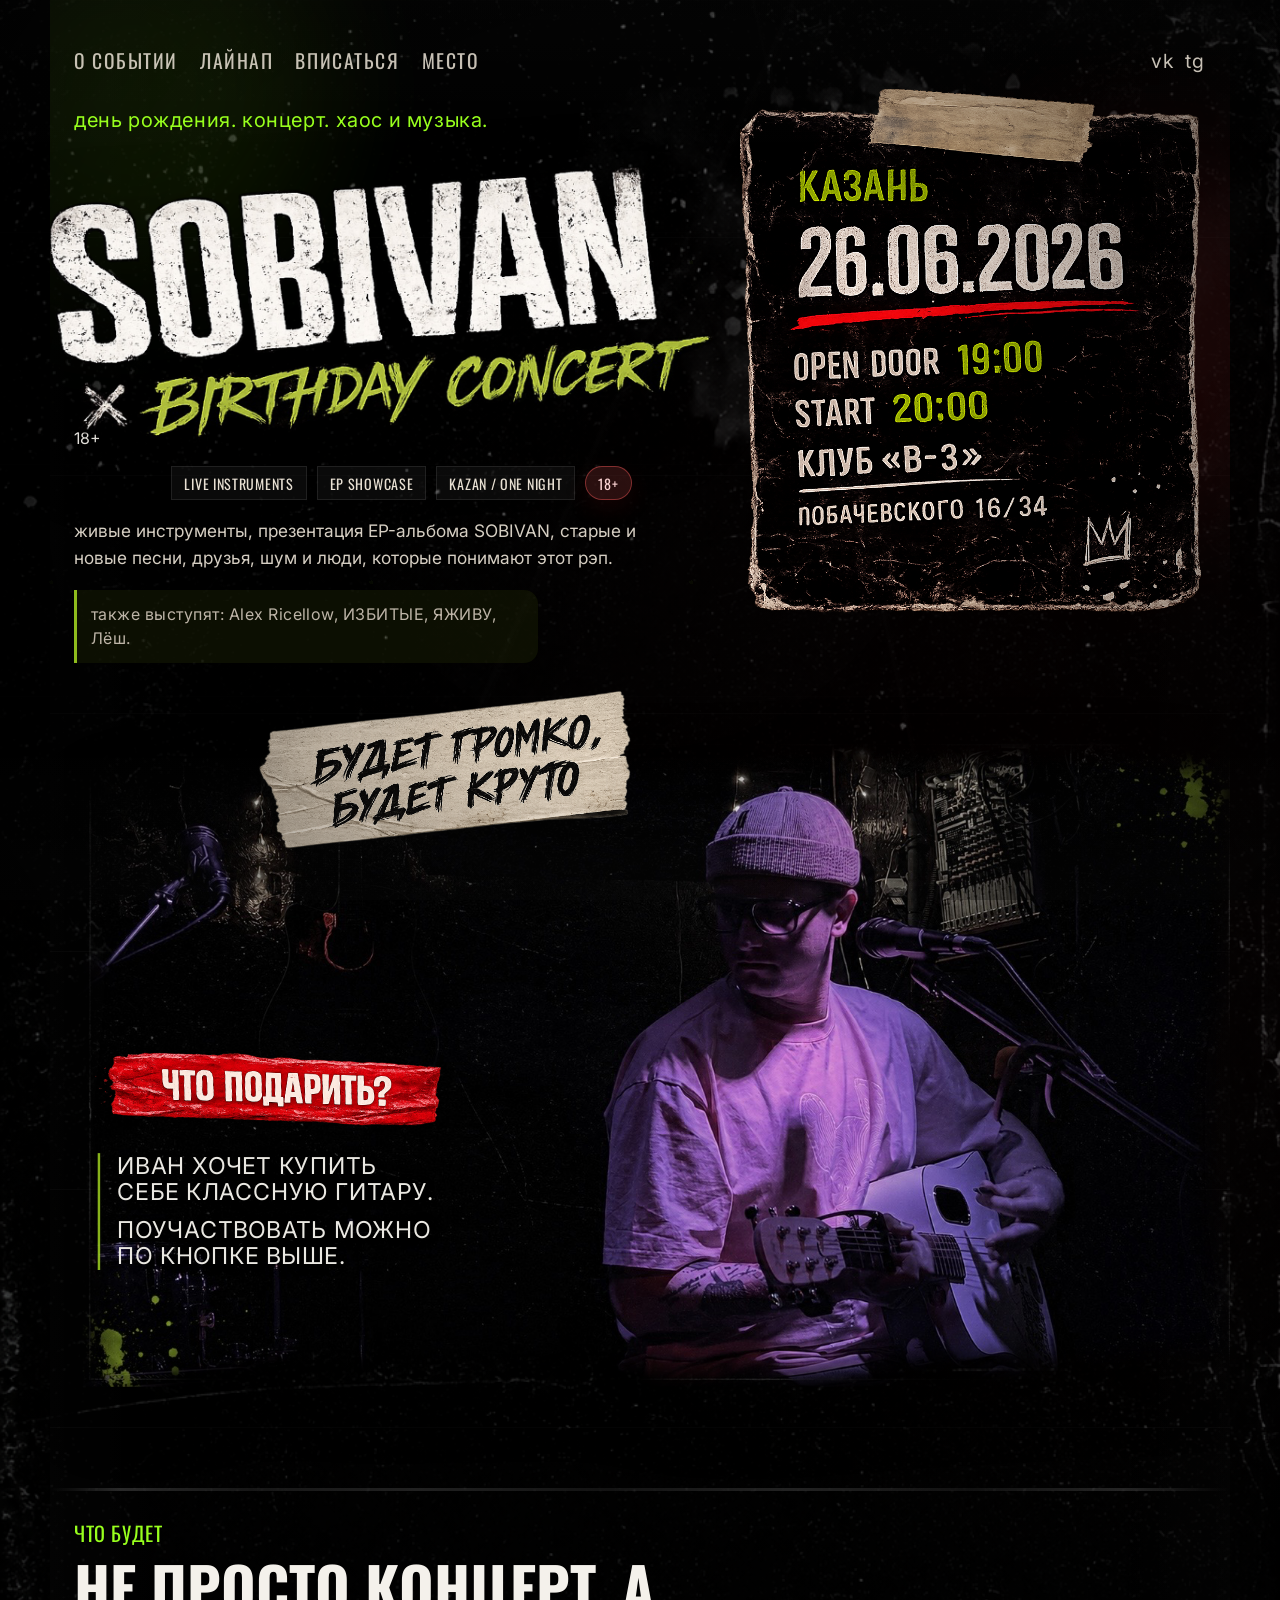
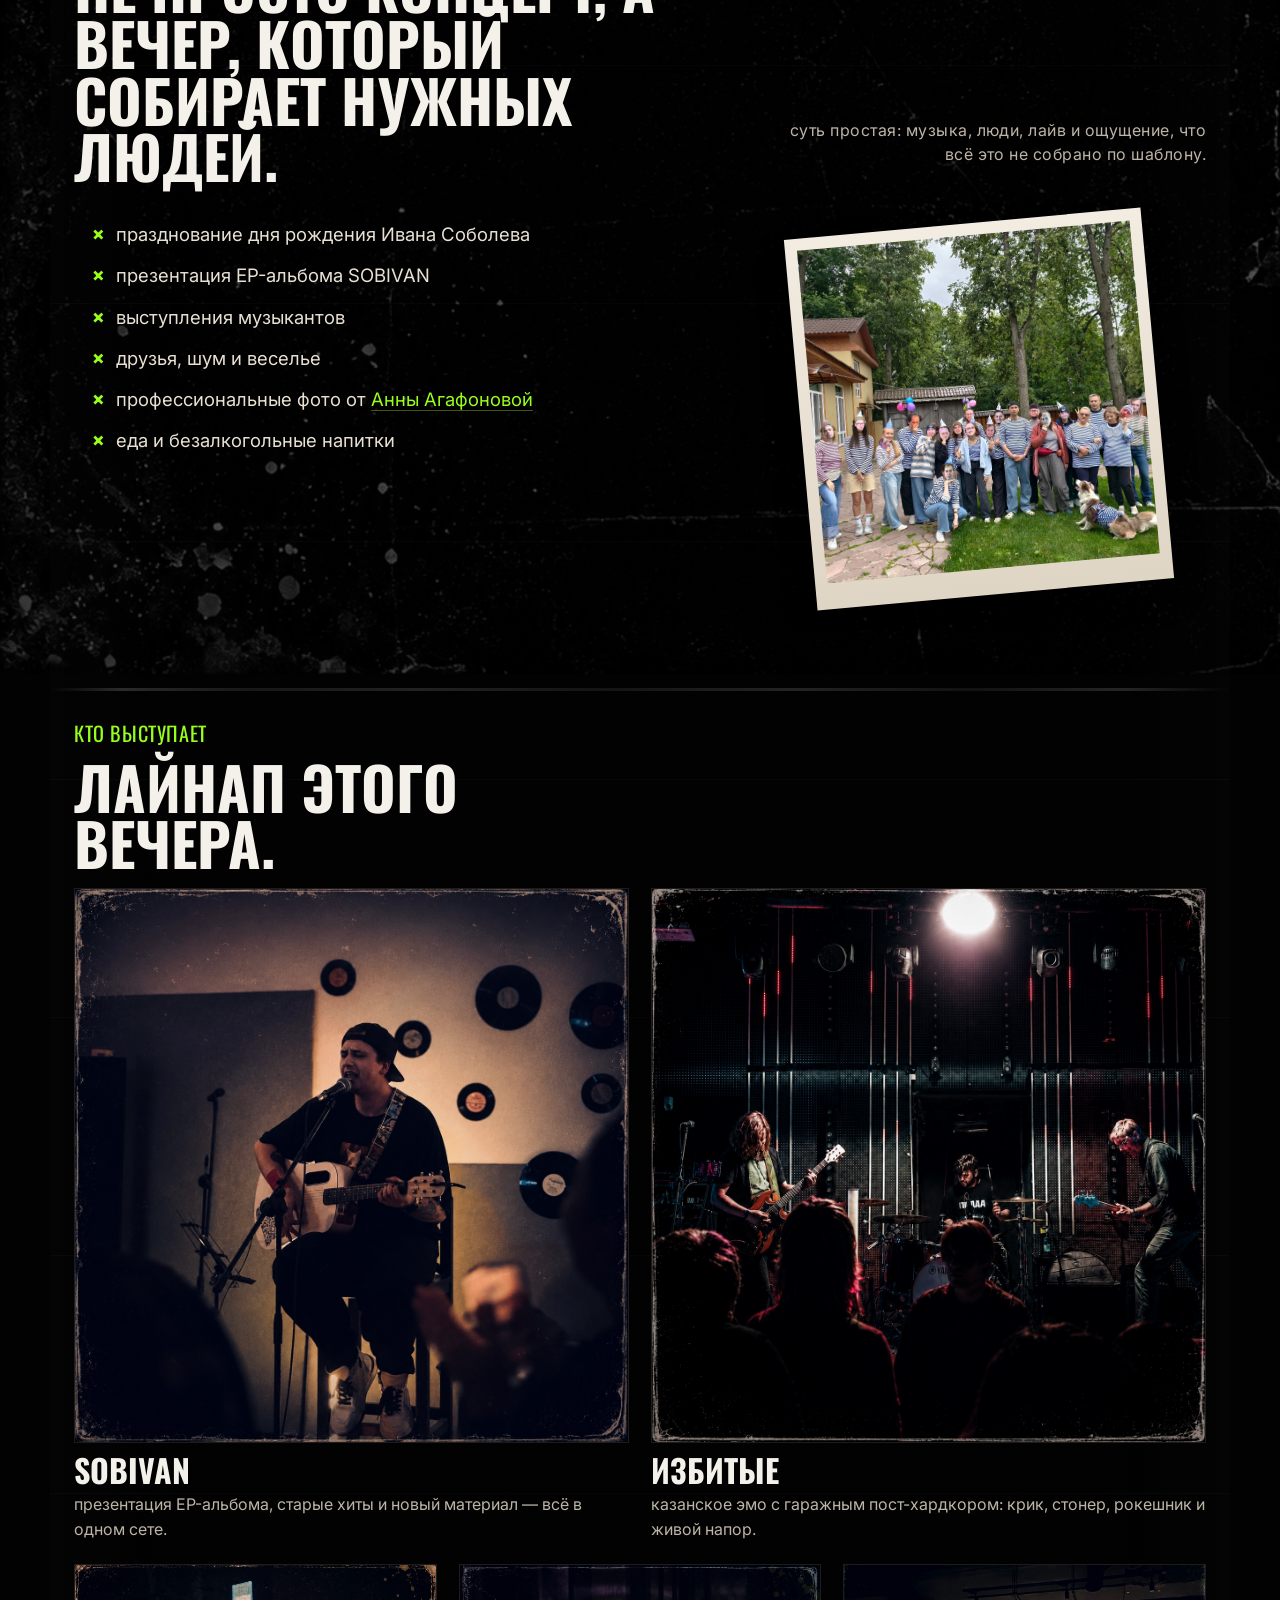
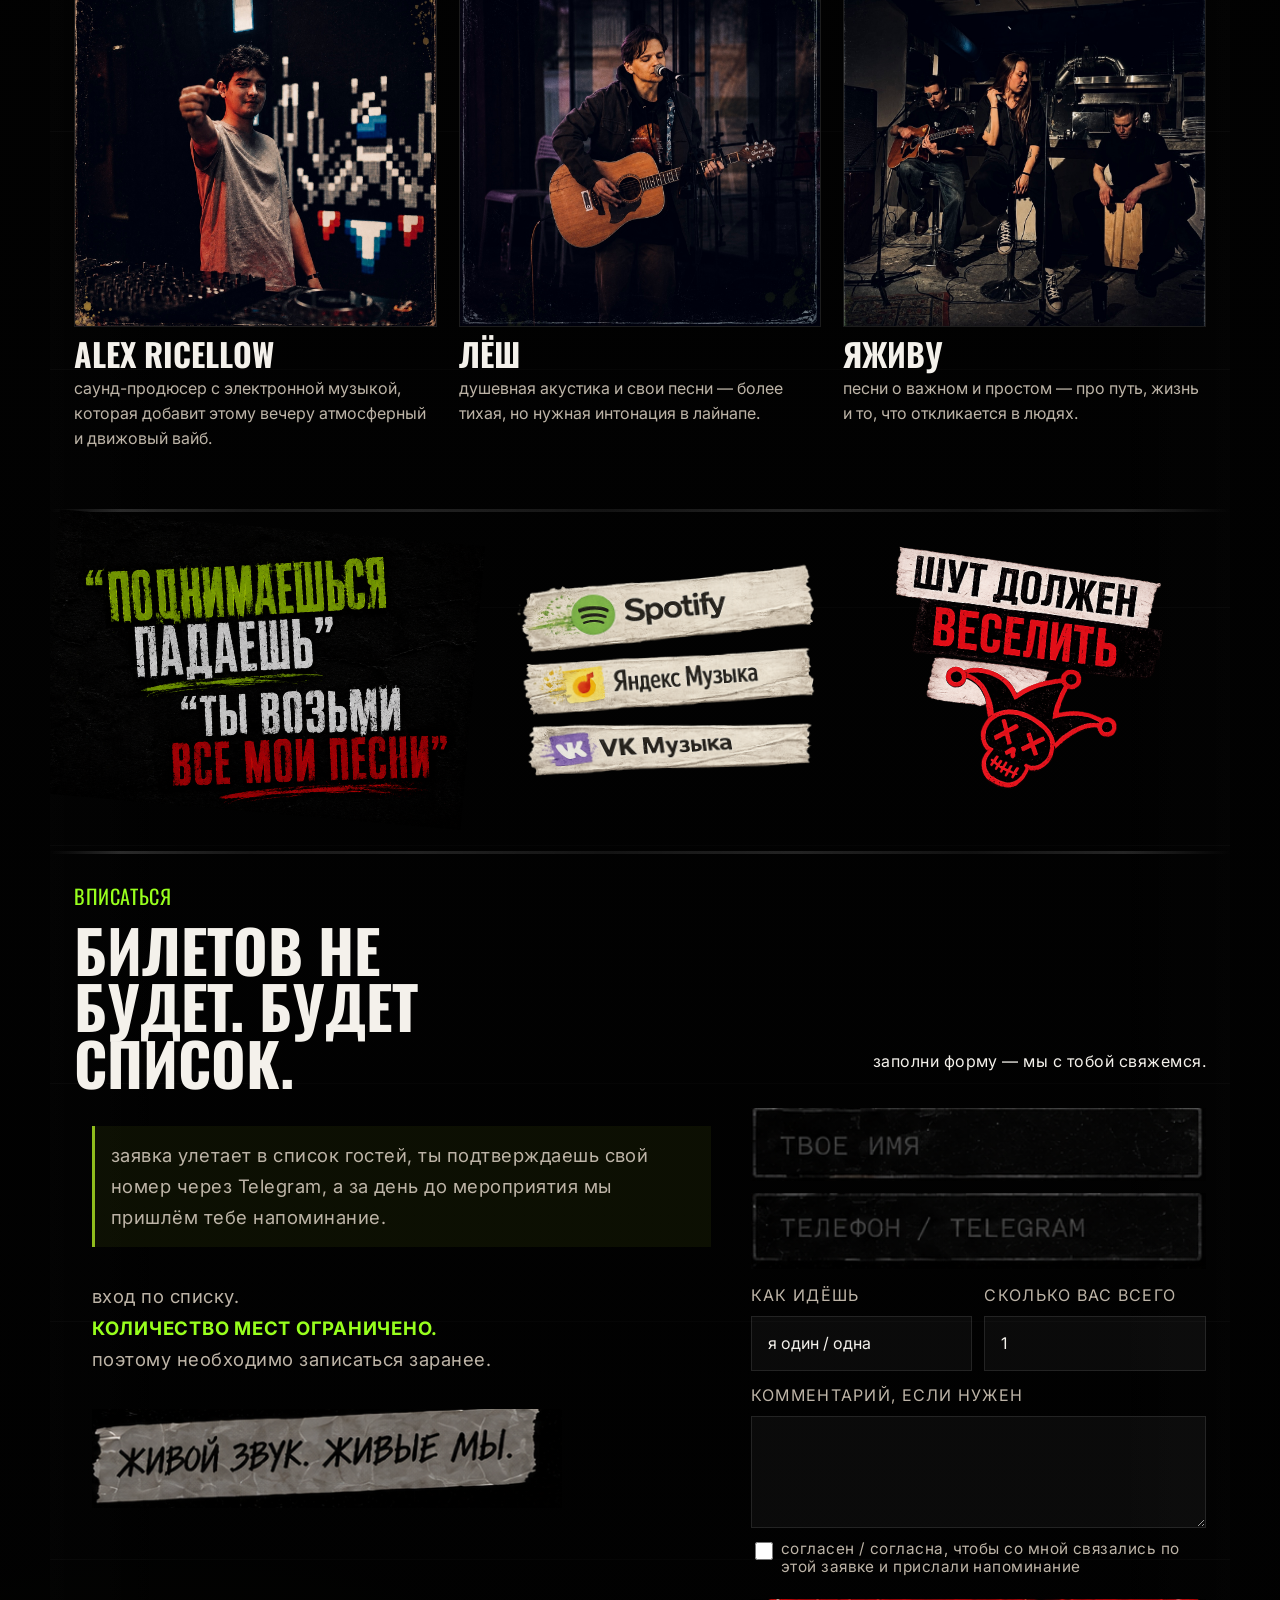
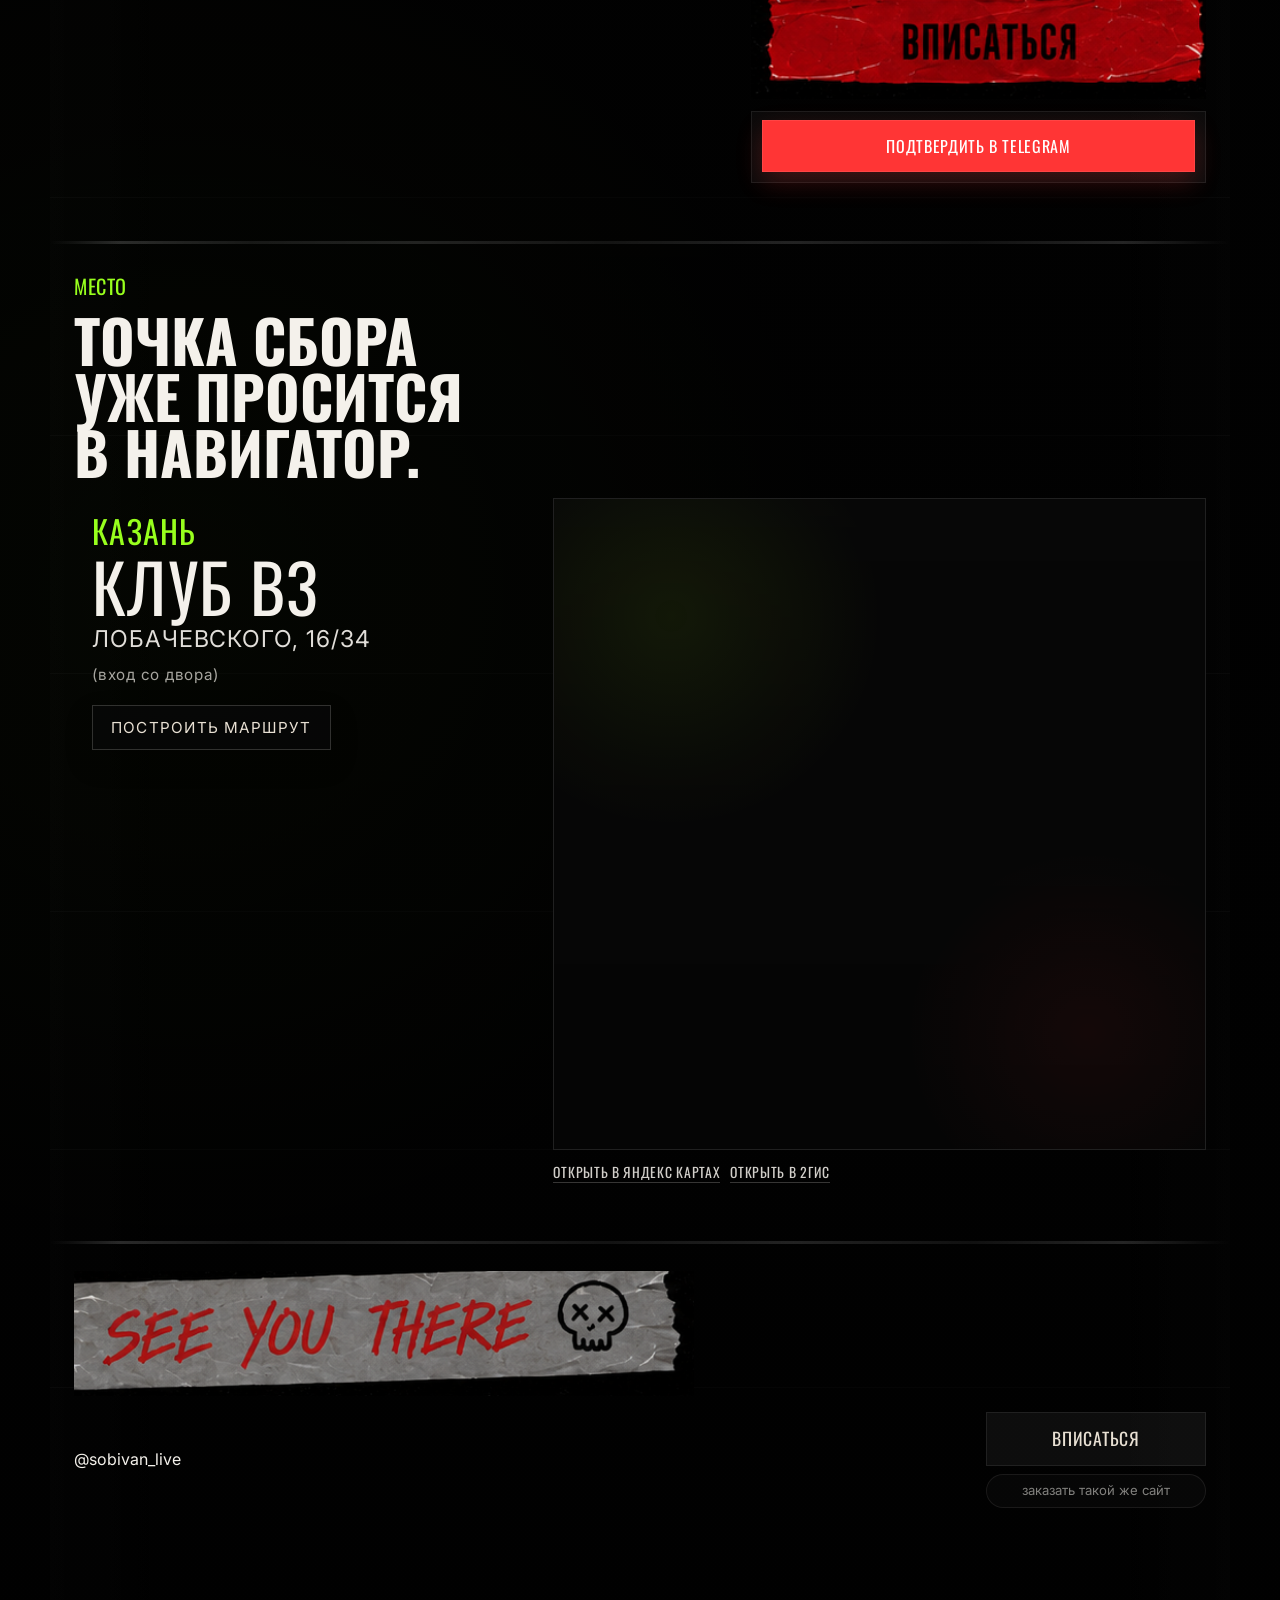
==== commit a8ca2f89: "birthday: fix mobile 18 plus row and hero title crop" ====
--- a/birthday/index.html
+++ b/birthday/index.html
@@ -6,13 +6,15 @@
     <link rel="preconnect" href="https://fonts.googleapis.com">
     <link rel="preconnect" href="https://fonts.gstatic.com" crossorigin="">
     <link href="https://fonts.googleapis.com/css2?family=Oswald:wght@400;500;600;700&amp;family=Inter:wght@400;500;600;700;800&amp;display=swap" rel="stylesheet">
-    <link rel="stylesheet" href="./styles.css?v=20260604b">
+    <link rel="stylesheet" href="./styles.css?v=20260604c">
   <style data-site-studio-mobile-overrides="">@media (max-width: 767px) {
   body [data-site-studio-node="n-24-p-4"][data-site-studio-node="n-24-p-4"][data-site-studio-node="n-24-p-4"][data-site-studio-node="n-24-p-4"][data-site-studio-node="n-24-p-4"] { transform: translate(0px, 48px) !important }
   body [data-site-studio-node="n-23-p-3"][data-site-studio-node="n-23-p-3"][data-site-studio-node="n-23-p-3"][data-site-studio-node="n-23-p-3"][data-site-studio-node="n-23-p-3"] { transform: translate(0px, 40px) !important }
 body [data-site-studio-node="n-20-span-0"][data-site-studio-node="n-20-span-0"][data-site-studio-node="n-20-span-0"][data-site-studio-node="n-20-span-0"][data-site-studio-node="n-20-span-0"] { transform: translate(0px, 32px) !important }
   body [data-site-studio-node="n-21-span-1"][data-site-studio-node="n-21-span-1"][data-site-studio-node="n-21-span-1"][data-site-studio-node="n-21-span-1"][data-site-studio-node="n-21-span-1"] { transform: translate(0px, 32px) !important }
   body [data-site-studio-node="n-22-span-2"][data-site-studio-node="n-22-span-2"][data-site-studio-node="n-22-span-2"][data-site-studio-node="n-22-span-2"][data-site-studio-node="n-22-span-2"] { transform: translate(0px, 32px) !important }
+  body .hero-microcopy .micro-tag--age { transform: translate(0px, 32px) !important }
+  body .age-badge--hero { display: none !important }
   body [data-site-studio-node="n-29-img-0"][data-site-studio-node="n-29-img-0"][data-site-studio-node="n-29-img-0"][data-site-studio-node="n-29-img-0"][data-site-studio-node="n-29-img-0"] { transform: translate(8px, -16px) scale(1.42) !important }
 }
 </style></head>
--- a/birthday/styles.css
+++ b/birthday/styles.css
@@ -2895,18 +2895,22 @@
 
   .hero-title-art {
     display: block;
-    width: 106vw !important;
-    max-width: 106vw !important;
+    width: 97vw !important;
+    max-width: 97vw !important;
     margin-left: 0 !important;
     height: auto !important;
     margin: 0 !important;
-    transform: none !important;
+    transform: translateX(12px) !important;
   }
 
   .hero-microcopy {
     margin-top: 14px;
     gap: 8px;
     justify-content: center;
+  }
+
+  .age-badge--hero {
+    display: none !important;
   }
 
   .micro-tag {
@@ -3150,7 +3154,7 @@
   display: flex !important;
   justify-content: center !important;
   align-items: flex-start !important;
-  transform: translate(10px, 34px) scale(0.58) !important;
+  transform: translate(18px, 34px) scale(0.565) !important;
   transform-origin: top center !important;
   margin: -8px 0 -72px !important;
 }
@@ -3158,6 +3162,35 @@
 html[data-site-studio-viewport="mobile"] .hero-title-art,
 body[data-site-studio-viewport="mobile"].site-studio-mobile .hero-title-art {
   margin: 0 !important;
+  width: 97vw !important;
+  max-width: 97vw !important;
+  transform: translateX(12px) !important;
+}
+
+html[data-site-studio-viewport="mobile"] .hero-microcopy,
+body[data-site-studio-viewport="mobile"].site-studio-mobile .hero-microcopy {
+  width: 100% !important;
+  max-width: 100% !important;
+  display: flex !important;
+  flex-wrap: nowrap !important;
+  justify-content: center !important;
+  align-items: center !important;
+  gap: 6px !important;
+  margin: 0 auto !important;
+  transform: translateY(32px) !important;
+}
+
+html[data-site-studio-viewport="mobile"] .hero-microcopy .micro-tag,
+body[data-site-studio-viewport="mobile"].site-studio-mobile .hero-microcopy .micro-tag {
+  min-height: 28px !important;
+  padding: 0 7px !important;
+  font-size: 0.62rem !important;
+  flex: 0 0 auto !important;
+}
+
+html[data-site-studio-viewport="mobile"] .hero-microcopy .micro-tag--age,
+body[data-site-studio-viewport="mobile"].site-studio-mobile .hero-microcopy .micro-tag--age {
+  padding: 0 10px !important;
 }
 
 html[data-site-studio-viewport="mobile"] [data-site-studio-node="n-20-span-0"],
@@ -3166,7 +3199,7 @@
 body[data-site-studio-viewport="mobile"].site-studio-mobile [data-site-studio-node="n-20-span-0"],
 body[data-site-studio-viewport="mobile"].site-studio-mobile [data-site-studio-node="n-21-span-1"],
 body[data-site-studio-viewport="mobile"].site-studio-mobile [data-site-studio-node="n-22-span-2"] {
-  transform: translateY(32px) !important;
+  transform: none !important;
 }
 
 html[data-site-studio-viewport="mobile"] [data-site-studio-node="n-23-p-3"],
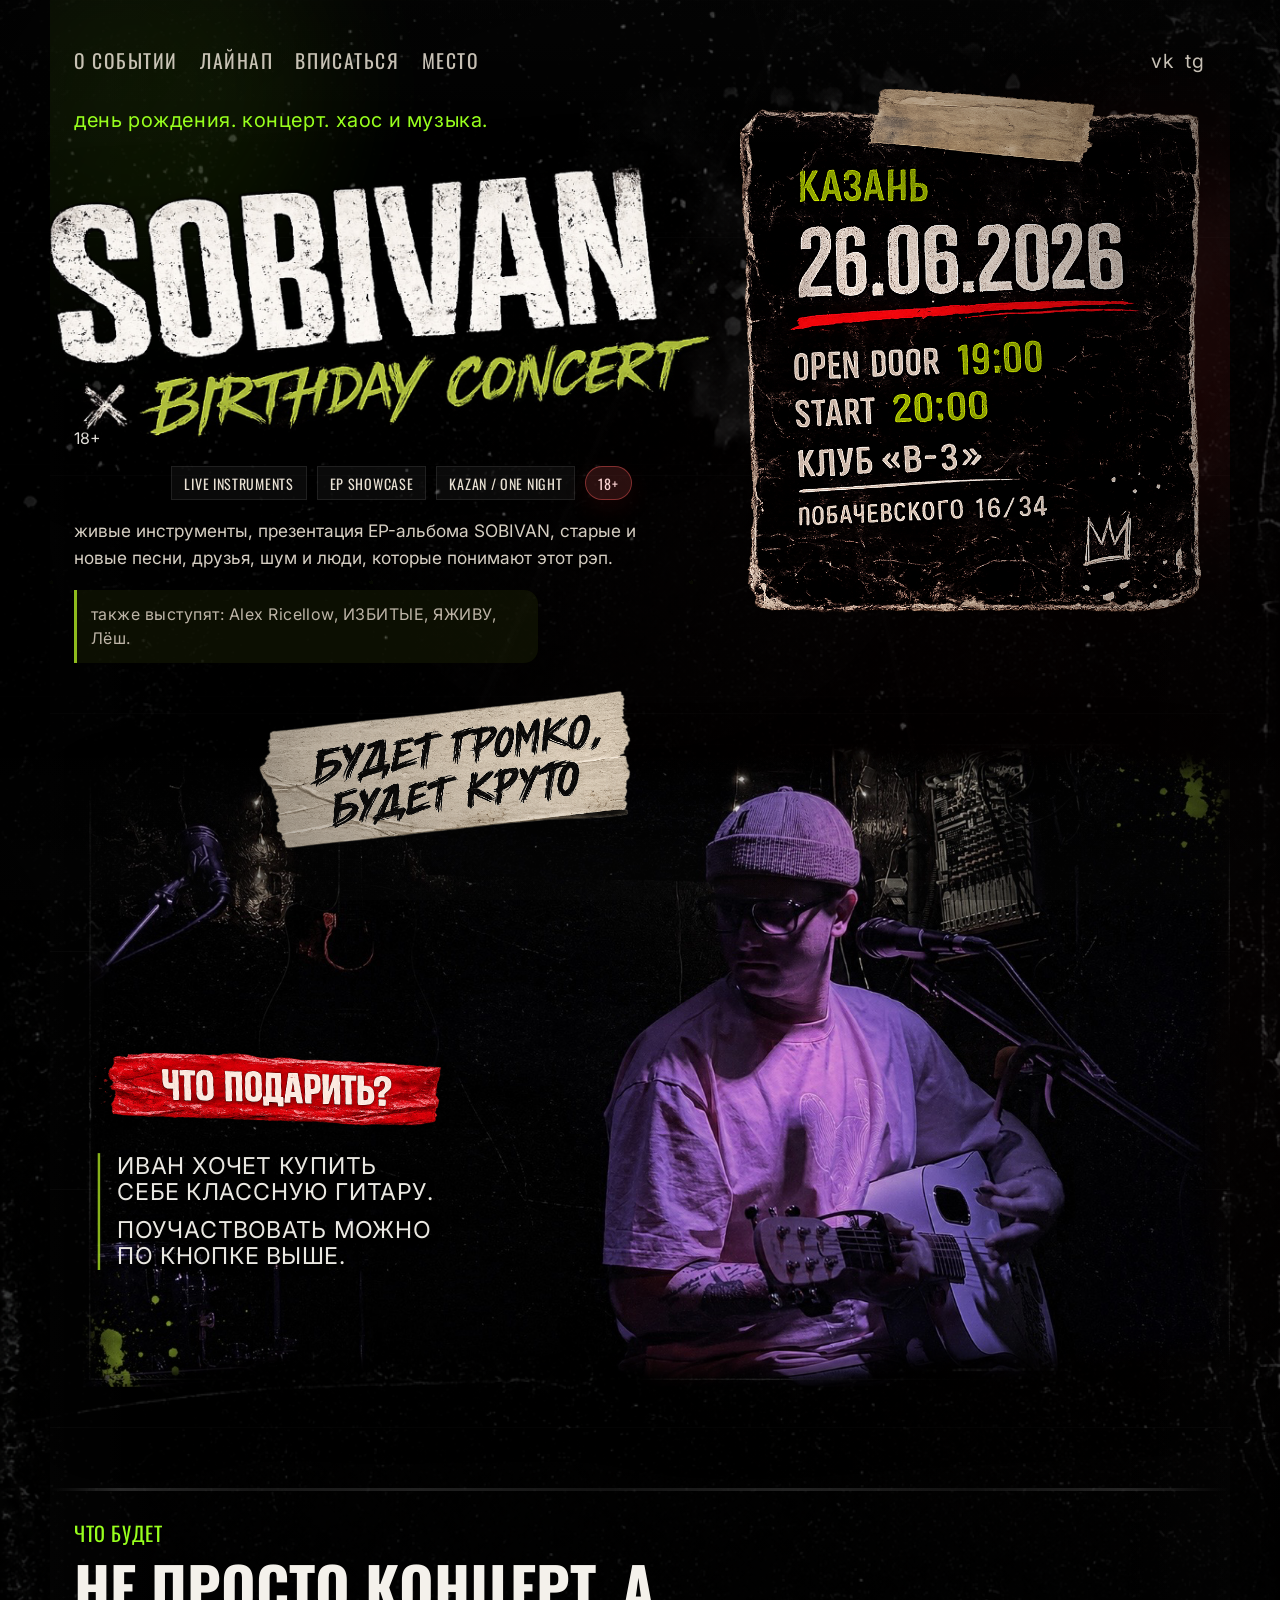
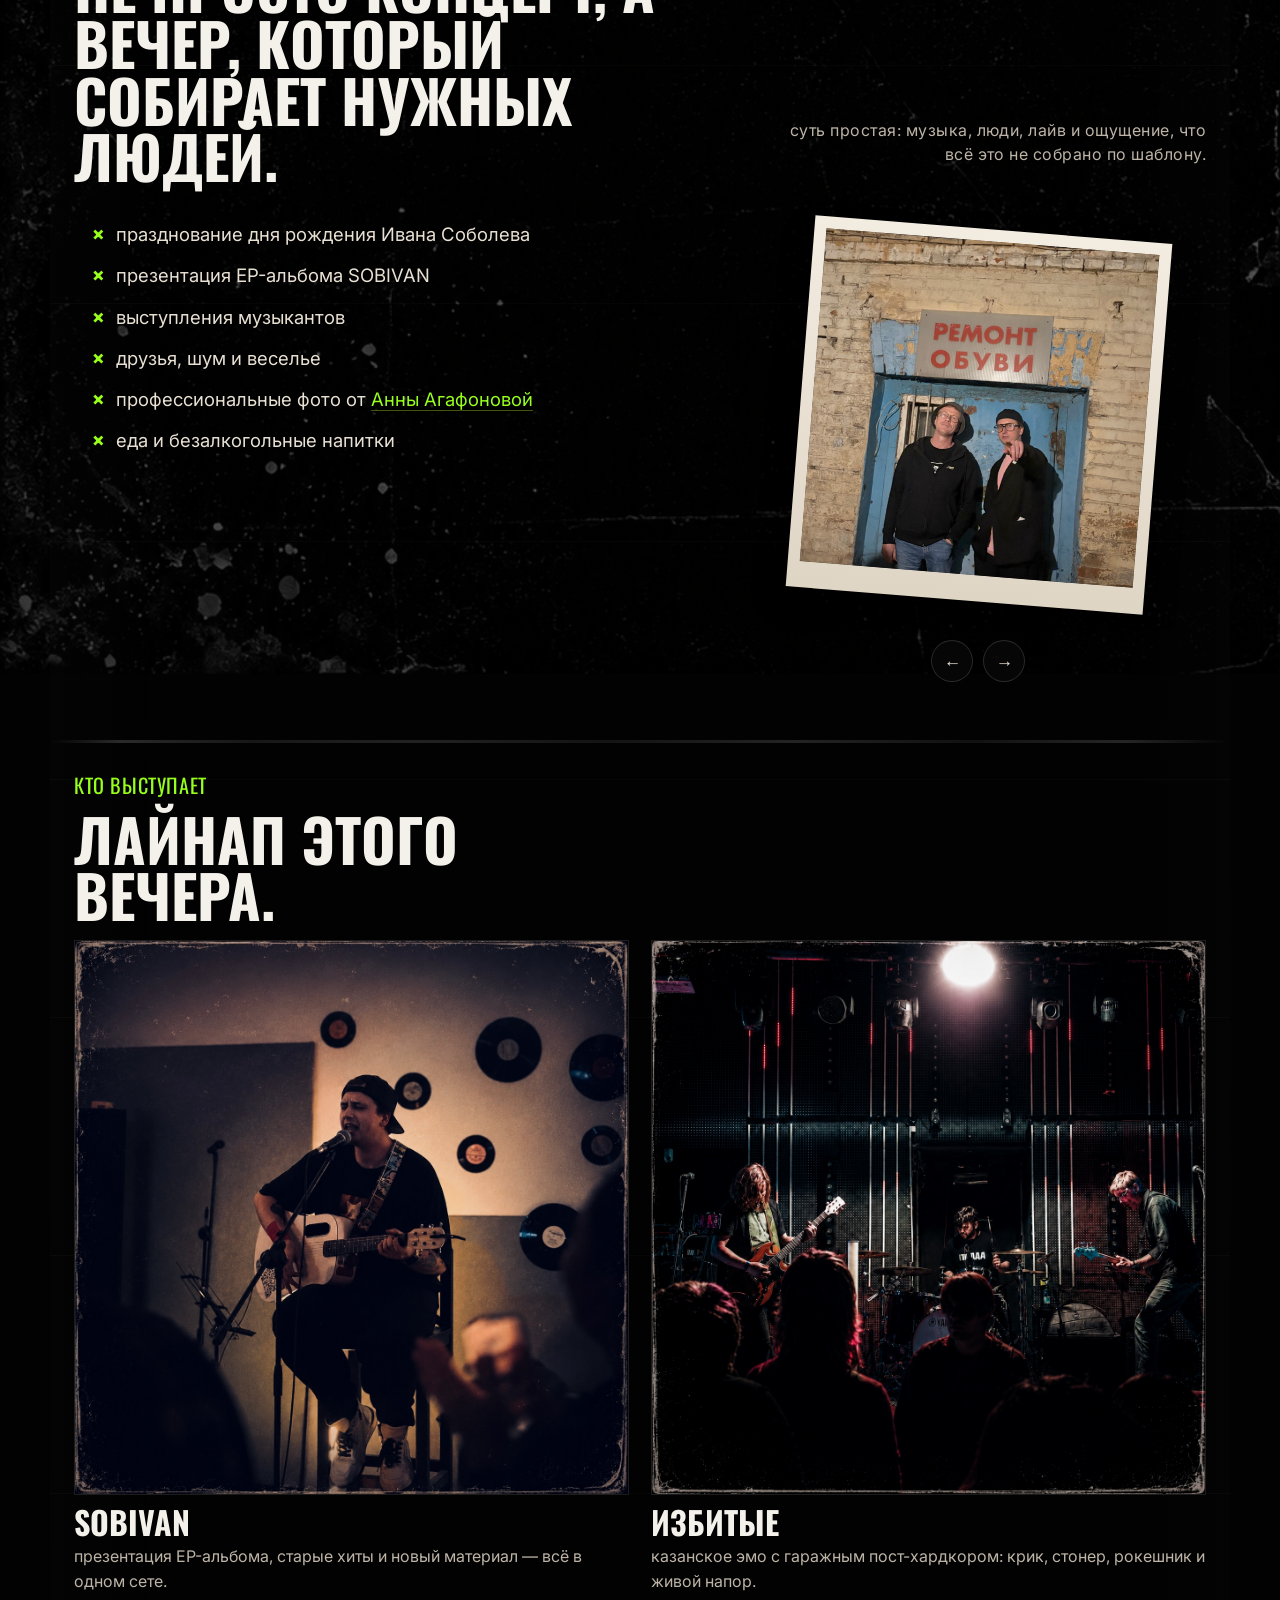
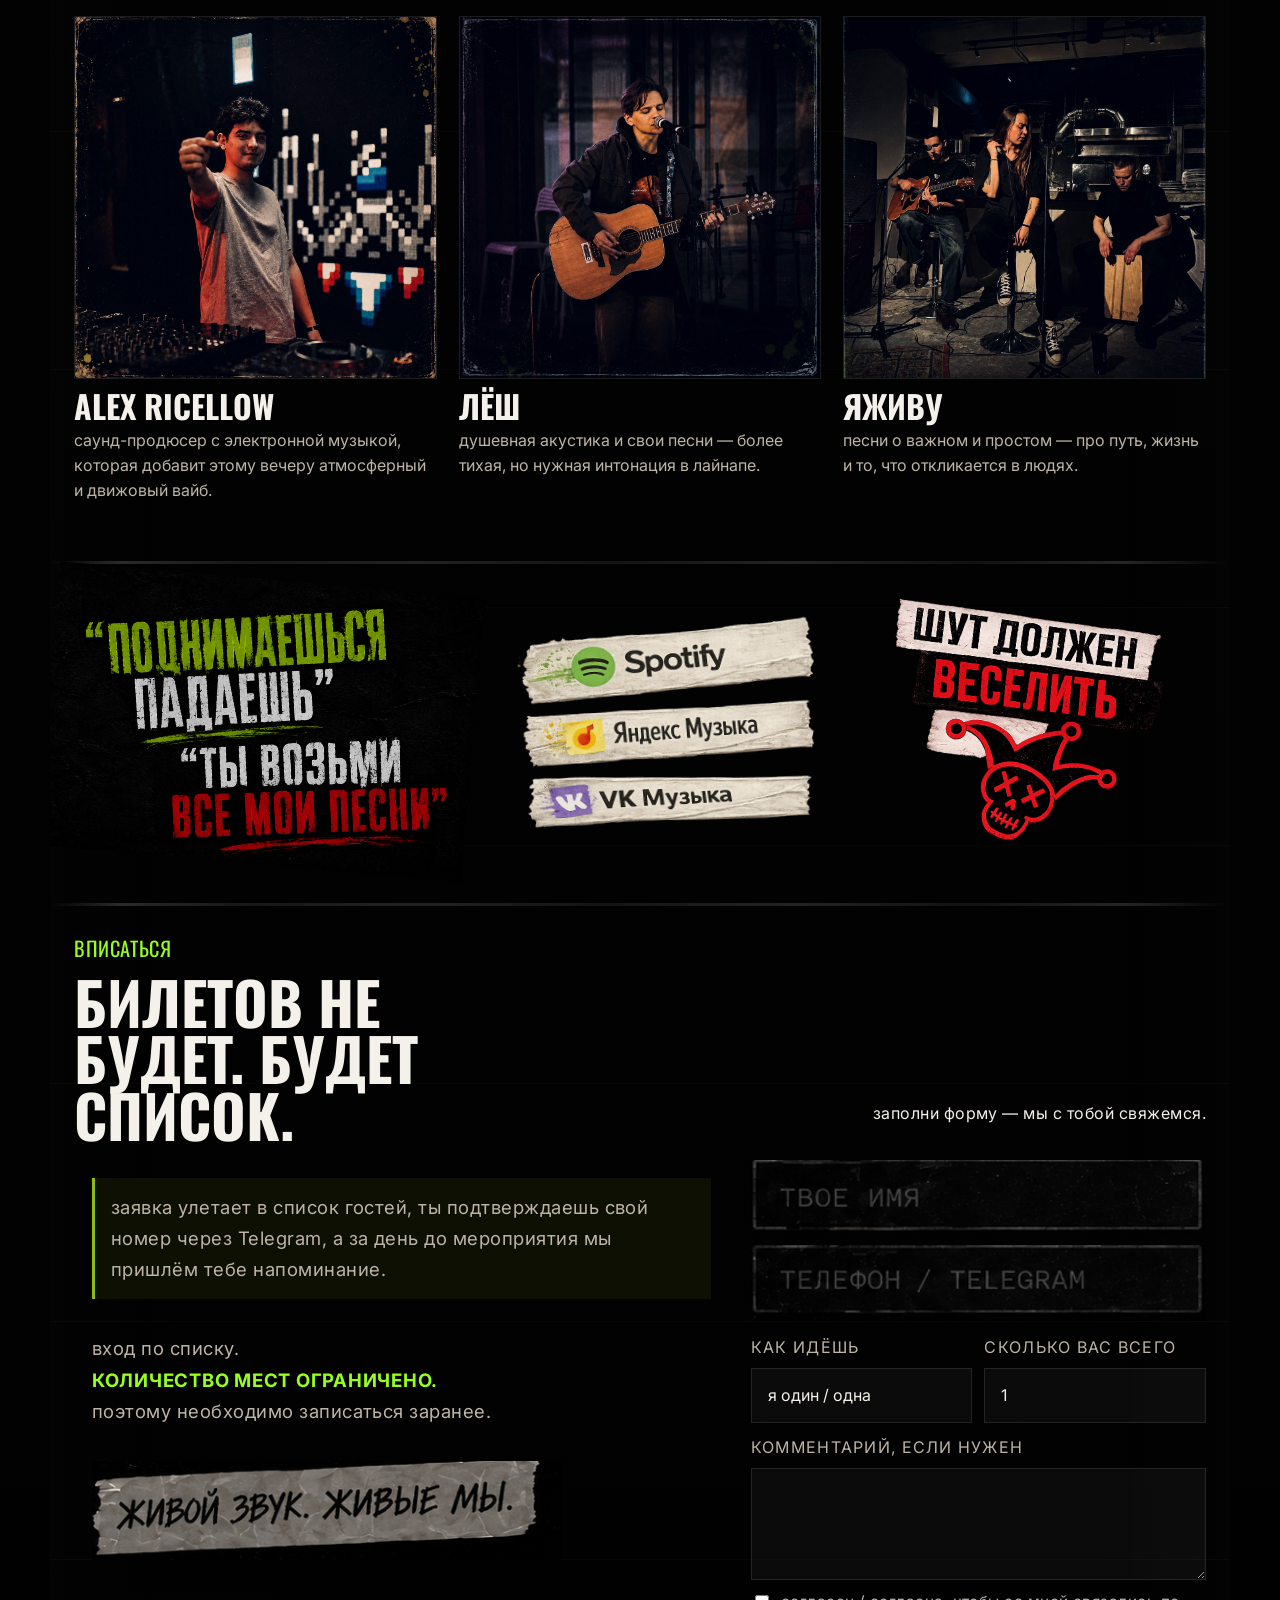
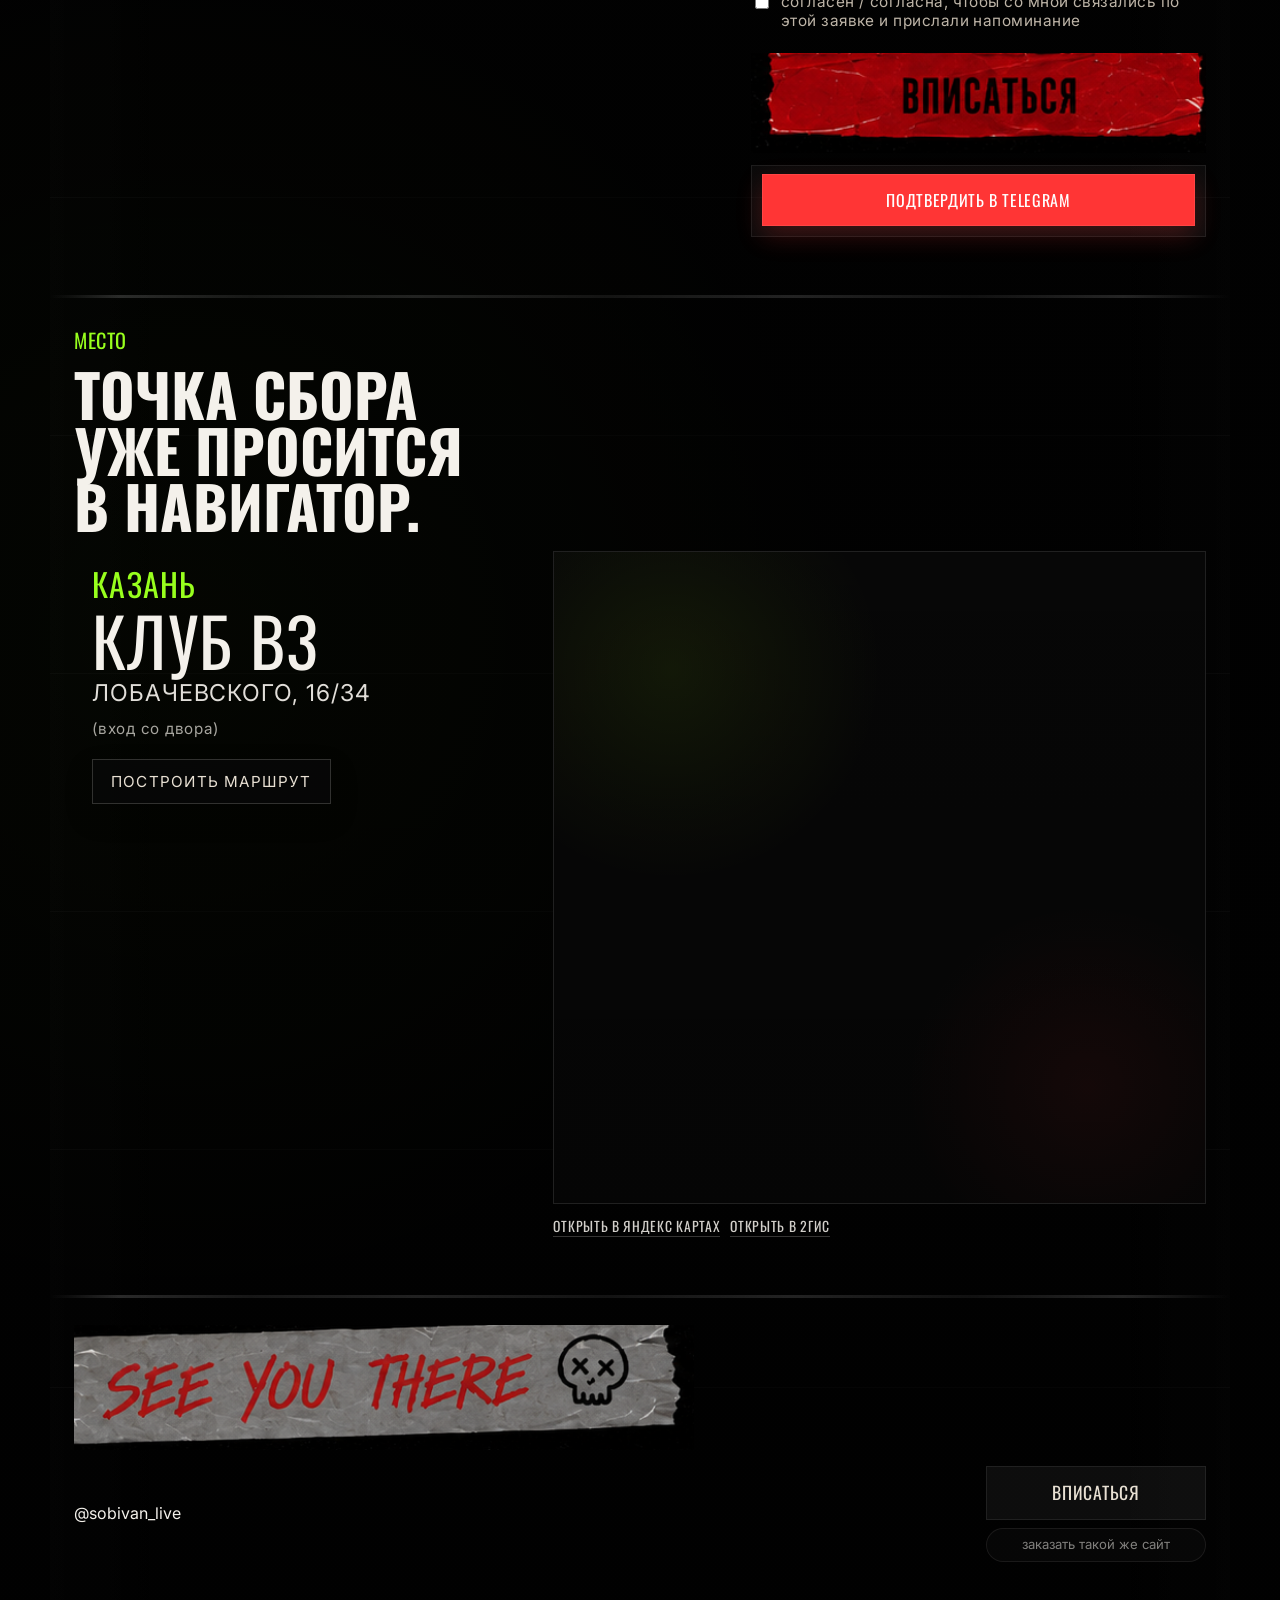
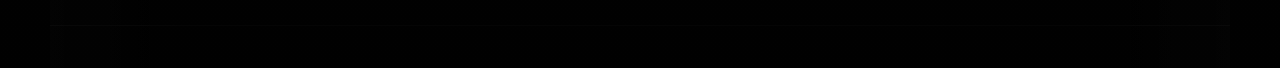
==== commit 30602adf: "birthday: fix music links and consent checkbox spacing" ====
--- a/birthday/index.html
+++ b/birthday/index.html
@@ -282,8 +282,8 @@
         <article class="mood-card music-composite-card" data-site-studio-node="n-165-article-1">
           <div class="music-composite-block" data-site-studio-node="n-166-div-0">
             <img class="music-composite-art" src="./assets/images/music-platforms-composite-v2.png" alt="Музыкальные площадки" data-site-studio-node="n-167-img-0" style="transform: translate(-32px, 56px)">
-            <a class="music-composite-hit music-composite-hit--spotify" href="https://open.spotify.com/search/SOBIVAN" target="_blank" rel="noreferrer" aria-label="Spotify" data-site-studio-node="n-168-a-1"></a>
-            <a class="music-composite-hit music-composite-hit--yandex" href="https://music.yandex.ru/artist/20125266" target="_blank" rel="noreferrer" aria-label="Яндекс Музыка" data-site-studio-node="n-169-a-2"></a>
+            <a class="music-composite-hit music-composite-hit--spotify" href="https://open.spotify.com/artist/2RHJVOSwfm2Wl4YfAKhU" target="_blank" rel="noreferrer" aria-label="Spotify" data-site-studio-node="n-168-a-1"></a>
+            <a class="music-composite-hit music-composite-hit--yandex" href="https://music.yandex.ru/artist/20125266?ref_id=AB7DA0E5-C5BD-471C-A823-78DDF893F163&utm_medium=copy_link" target="_blank" rel="noreferrer" aria-label="Яндекс Музыка" data-site-studio-node="n-169-a-2"></a>
             <a class="music-composite-hit music-composite-hit--vk" href="https://vk.com/artist/sobivan" target="_blank" rel="noreferrer" aria-label="VK Музыка" data-site-studio-node="n-170-a-3" style="transform: translate(2px, 56px)"></a>
           </div>
         </article>
--- a/birthday/styles.css
+++ b/birthday/styles.css
@@ -1327,18 +1327,18 @@
 
 .rsvp-consent {
   display: grid;
-  grid-template-columns: 18px minmax(0, 1fr);
+  grid-template-columns: 14px minmax(0, 1fr);
   align-items: start;
-  gap: 12px;
+  gap: 16px;
   color: var(--muted);
   font-size: 0.96rem;
-  line-height: 1.22;
+  line-height: 1.28;
 }
 
 .rsvp-consent input {
-  width: 18px;
-  height: 18px;
-  margin-top: 2px;
+  width: 14px;
+  height: 14px;
+  margin-top: 3px;
 }
 
 .rsvp-feedback {
@@ -2723,6 +2723,7 @@
   width: 100%;
   margin-top: 2px;
   overflow: visible;
+  position: relative;
 }
 
 .friends-carousel__viewport {
@@ -2732,10 +2733,11 @@
   scrollbar-width: none;
   cursor: grab;
   scroll-snap-type: x mandatory;
-  touch-action: pan-y;
+  touch-action: pan-x pan-y;
   user-select: none;
   -webkit-user-select: none;
   overscroll-behavior-x: contain;
+  -webkit-overflow-scrolling: touch;
 }
 
 .friends-carousel__viewport::-webkit-scrollbar {
@@ -2751,6 +2753,37 @@
   gap: 8px;
   align-items: flex-start;
   width: max-content;
+}
+
+.friends-carousel__controls {
+  display: flex;
+  justify-content: center;
+  gap: 10px;
+  margin-top: 10px;
+}
+
+.friends-carousel__button {
+  display: inline-flex;
+  align-items: center;
+  justify-content: center;
+  width: 42px;
+  height: 42px;
+  border: 1px solid rgba(255, 255, 255, 0.14);
+  background: rgba(12, 12, 12, 0.58);
+  color: var(--paper);
+  border-radius: 999px;
+  font-family: "Oswald", Impact, sans-serif;
+  font-size: 1.1rem;
+  cursor: pointer;
+  transition: transform 160ms ease, border-color 160ms ease, background 160ms ease, color 160ms ease;
+}
+
+.friends-carousel__button:hover,
+.friends-carousel__button:focus-visible {
+  transform: translateY(-1px);
+  border-color: rgba(152, 255, 29, 0.42);
+  background: rgba(18, 18, 18, 0.8);
+  color: var(--green);
 }
 
 .polaroid-slide {
@@ -2895,12 +2928,12 @@
 
   .hero-title-art {
     display: block;
-    width: 97vw !important;
-    max-width: 97vw !important;
+    width: 103vw !important;
+    max-width: 103vw !important;
     margin-left: 0 !important;
     height: auto !important;
     margin: 0 !important;
-    transform: translateX(12px) !important;
+    transform: translateX(-2px) !important;
   }
 
   .hero-microcopy {
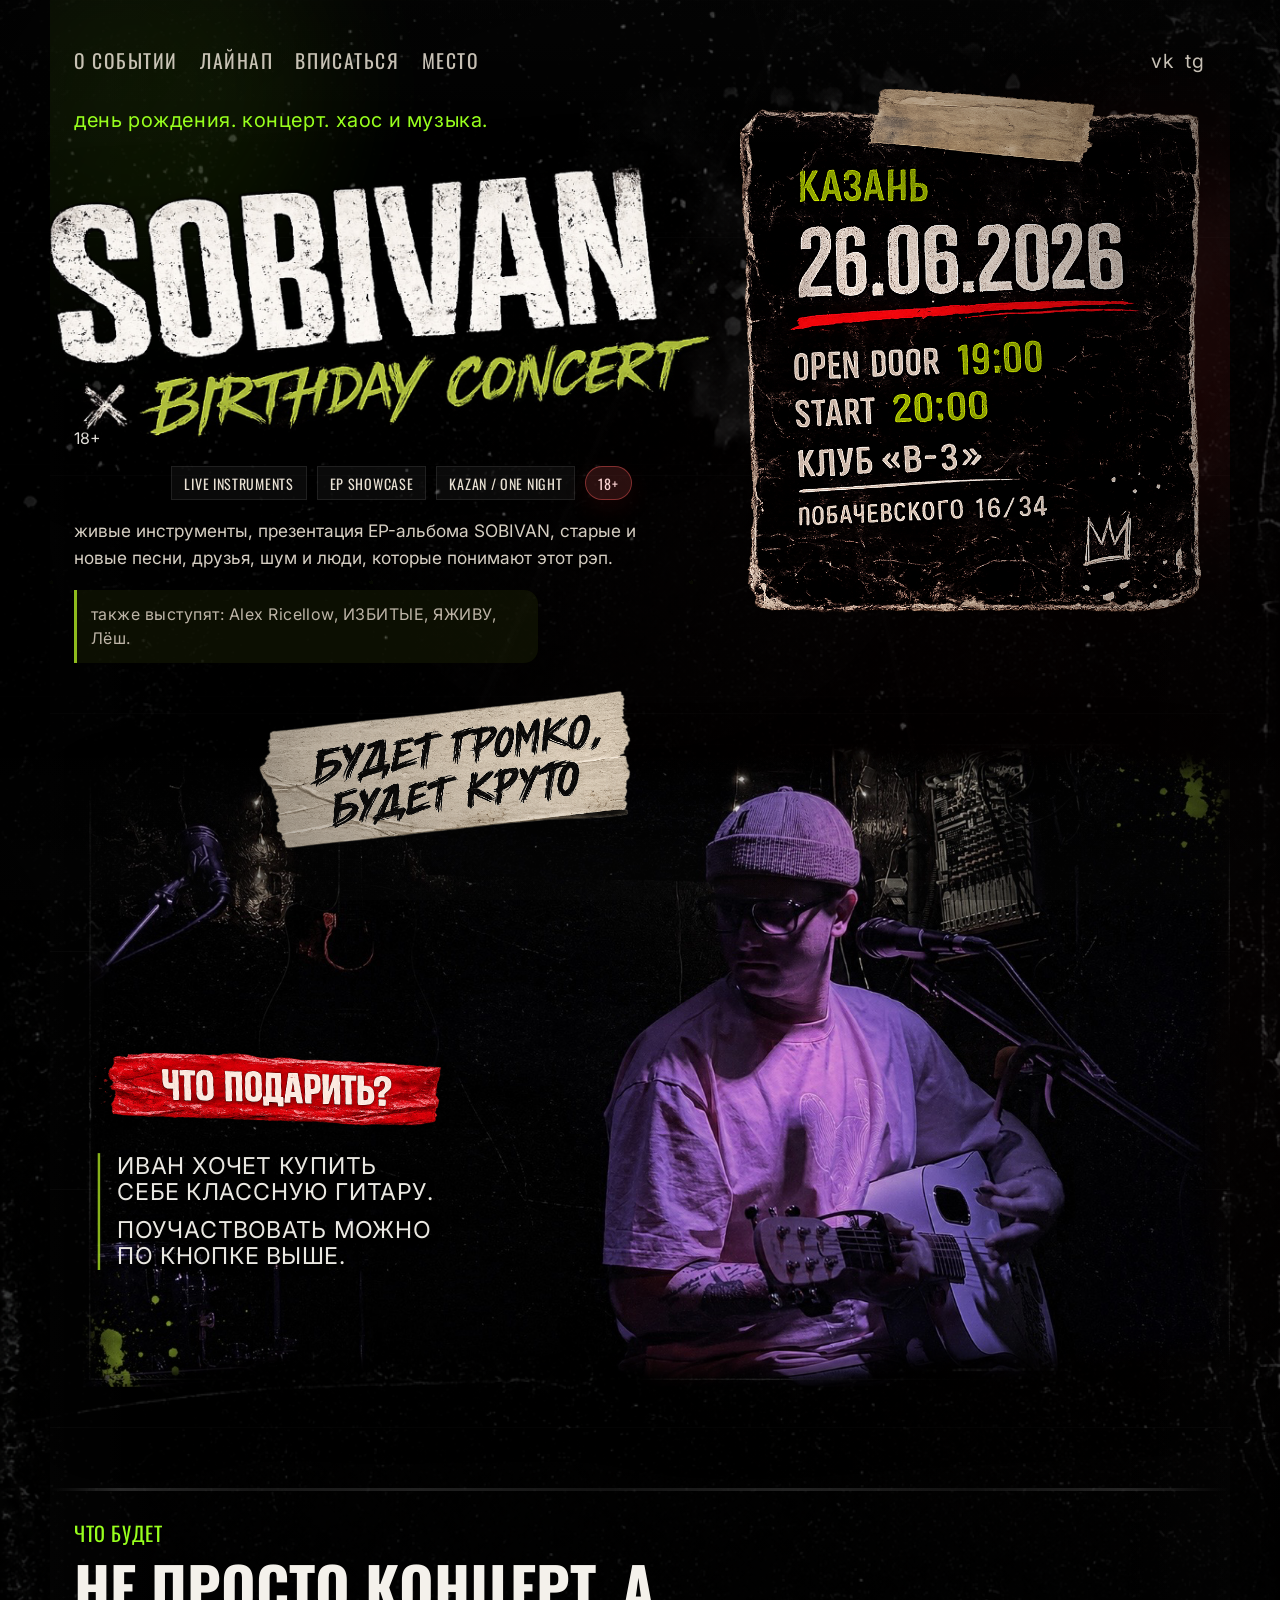
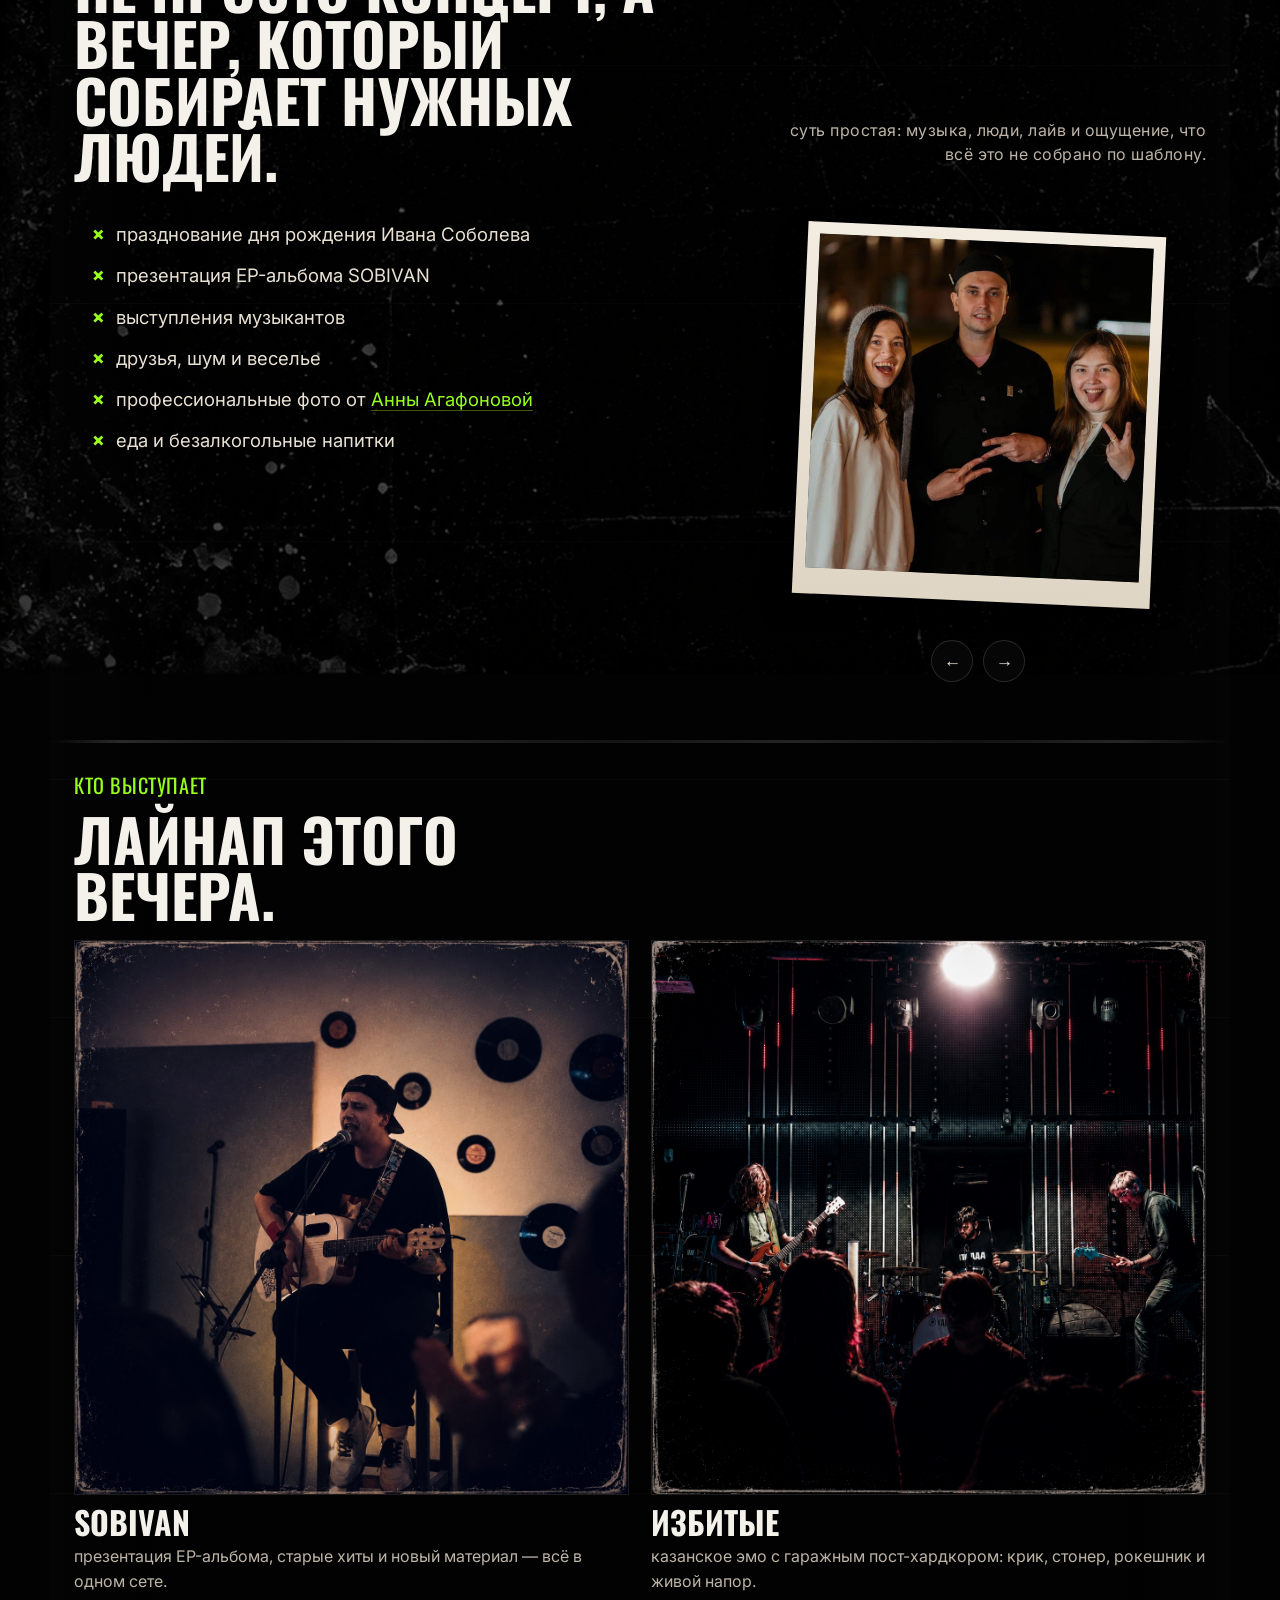
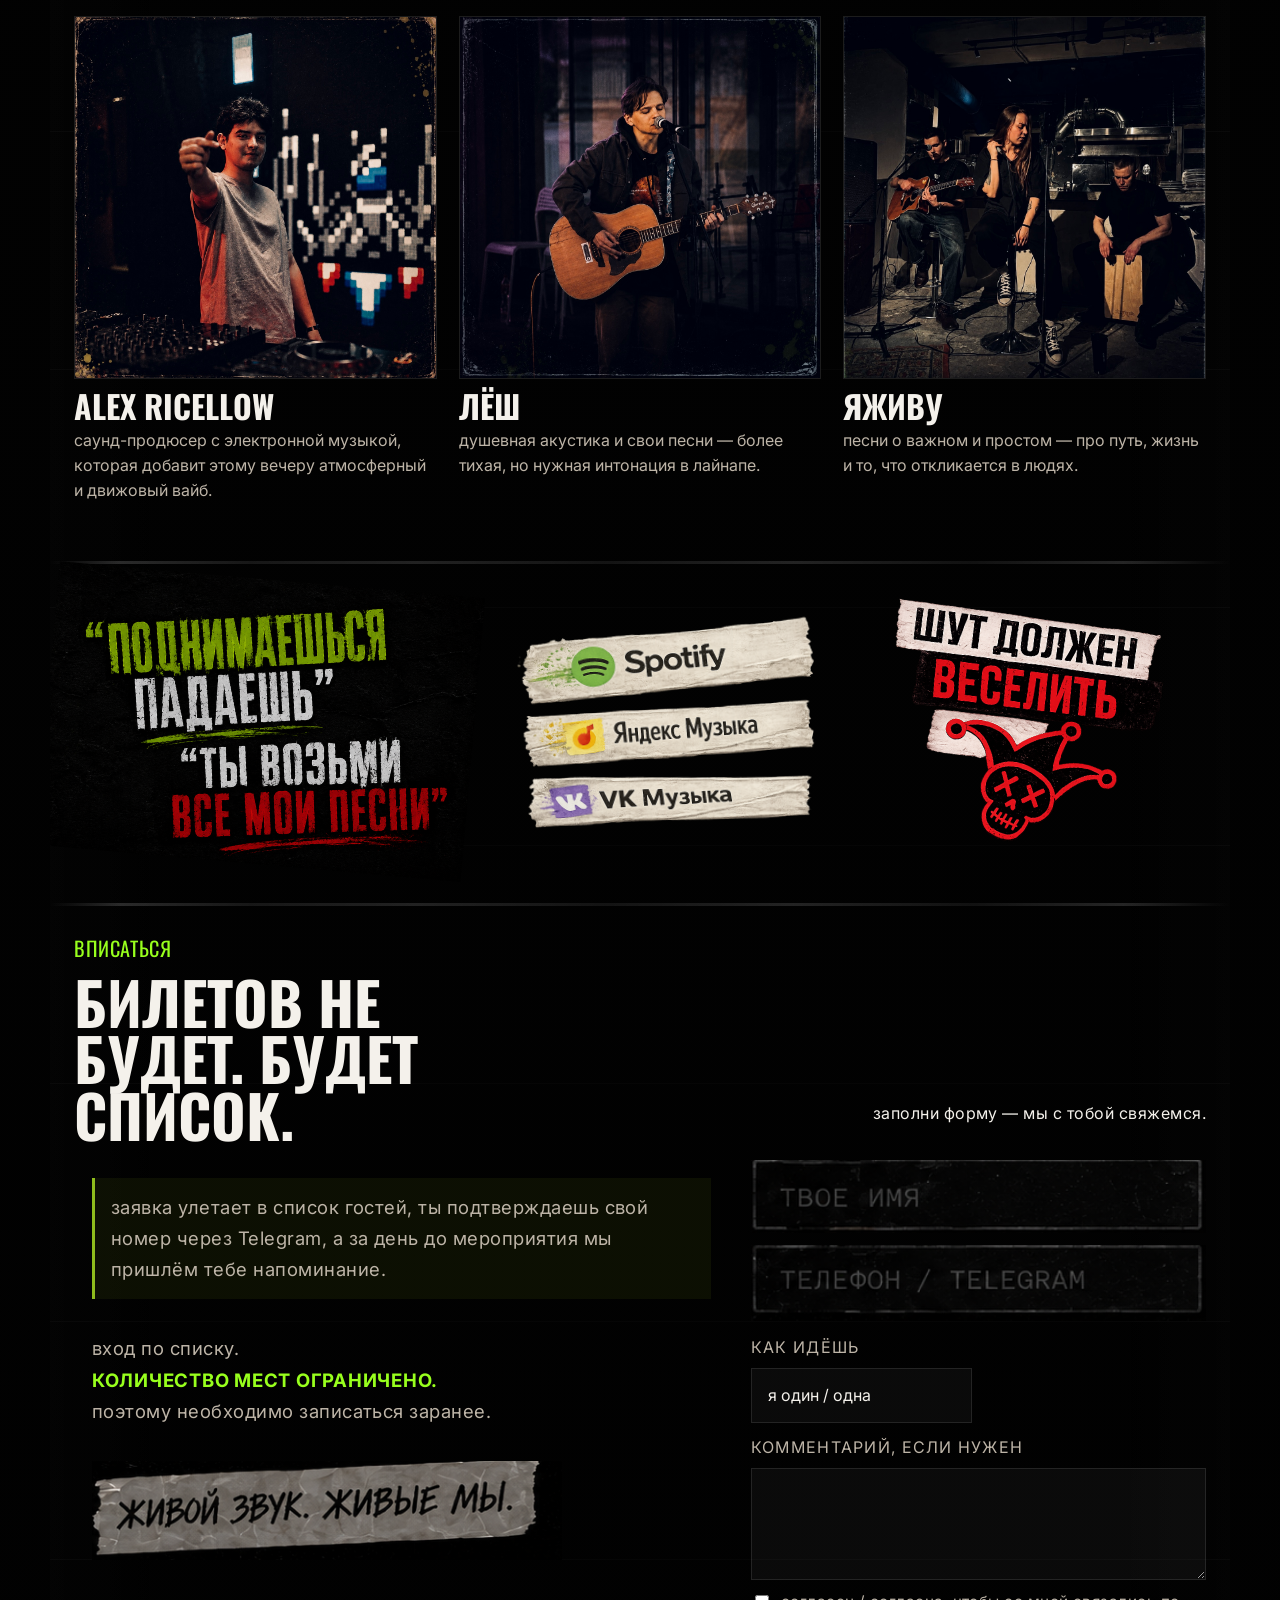
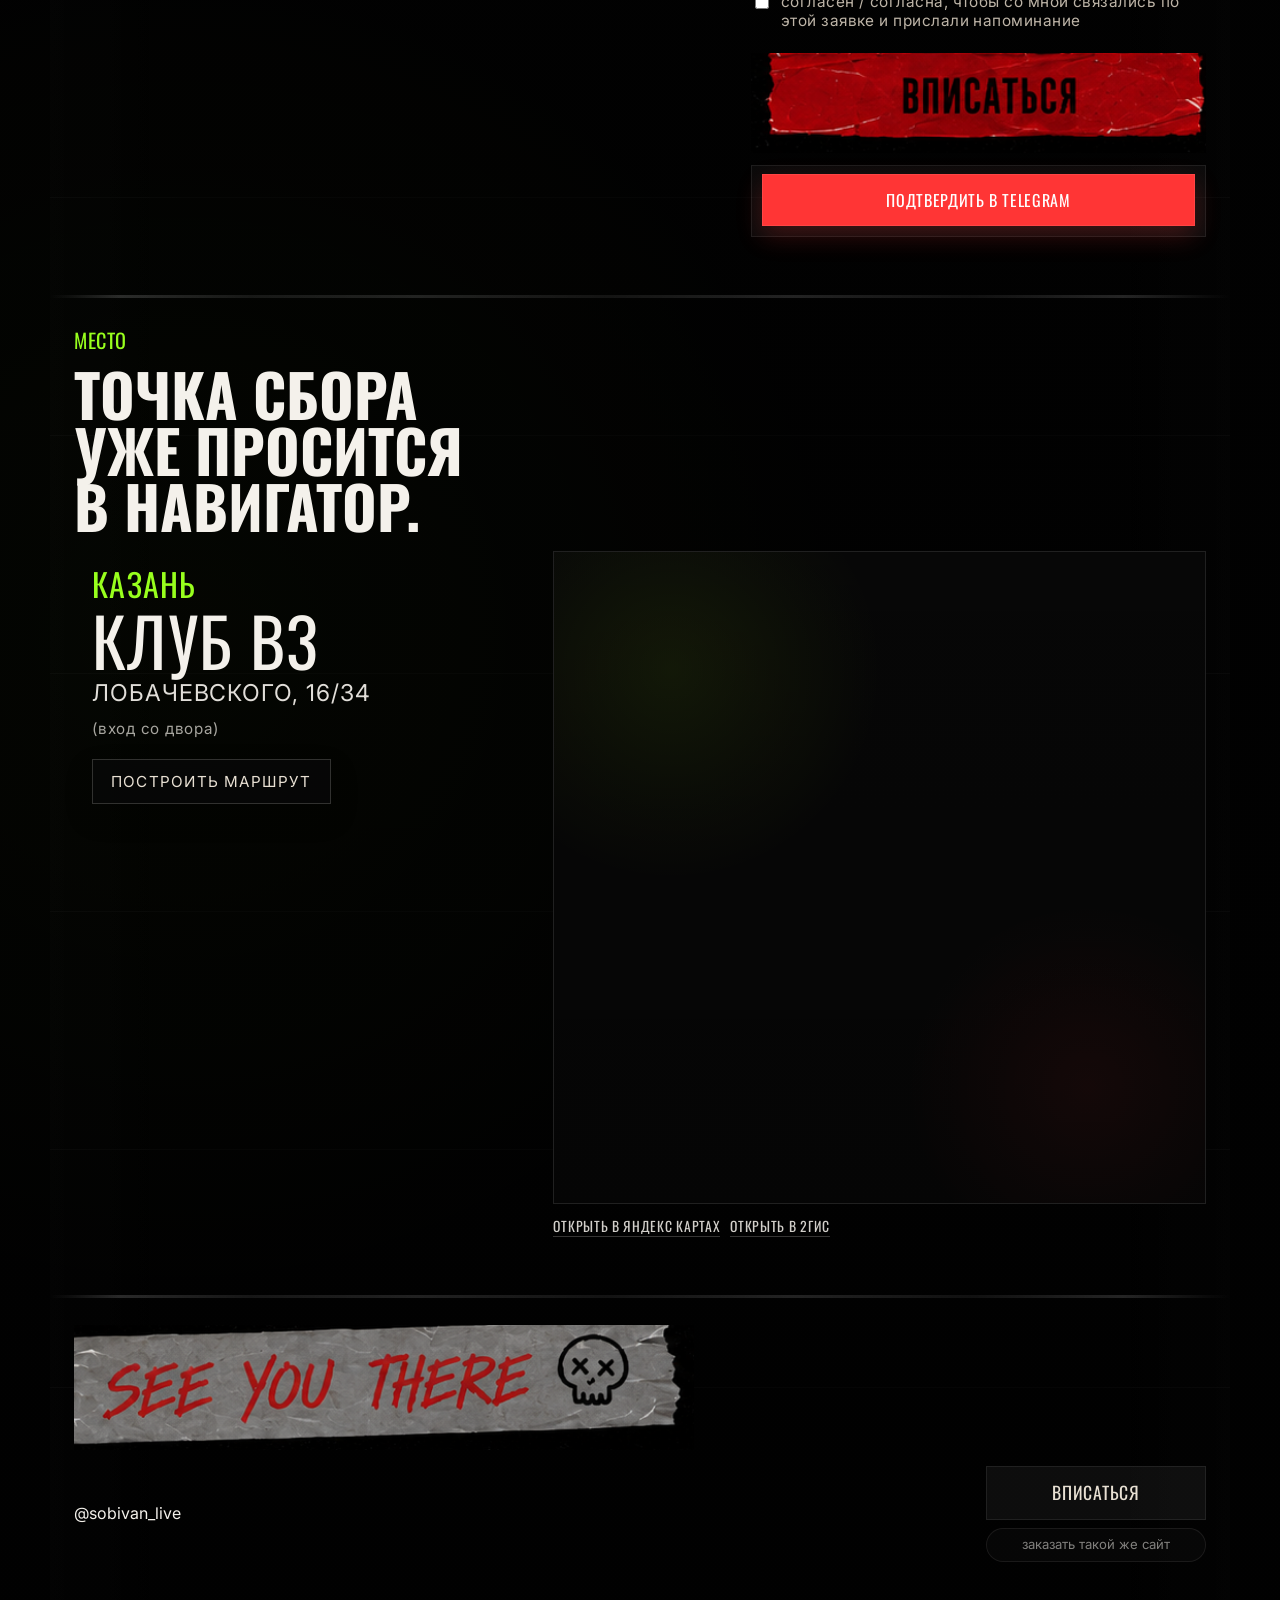
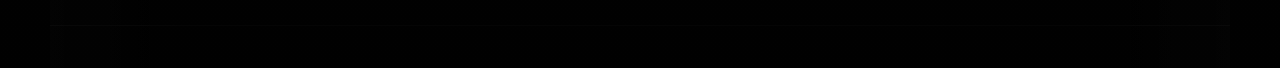
==== commit 543711c7: "birthday: remove guest count field from signup form" ====
--- a/birthday/index.html
+++ b/birthday/index.html
@@ -336,10 +336,6 @@
                   <option value="group" data-site-studio-node="n-201-option-2">нас больше двух</option>
                 </select>
               </label>
-              <label class="rsvp-control" data-site-studio-node="n-202-label-1">
-                <span class="rsvp-control-label" data-site-studio-node="n-203-span-0">сколько вас всего</span>
-                <input type="number" name="guest_count" min="1" max="12" step="1" value="1" inputmode="numeric" required="" data-site-studio-node="n-204-input-1">
-              </label>
               <label class="rsvp-control rsvp-control-wide" data-site-studio-node="n-205-label-2">
                 <span class="rsvp-control-label" data-site-studio-node="n-206-span-0">комментарий, если нужен</span>
                 <textarea name="note" rows="3" placeholder="" data-site-studio-node="n-207-textarea-1"></textarea>
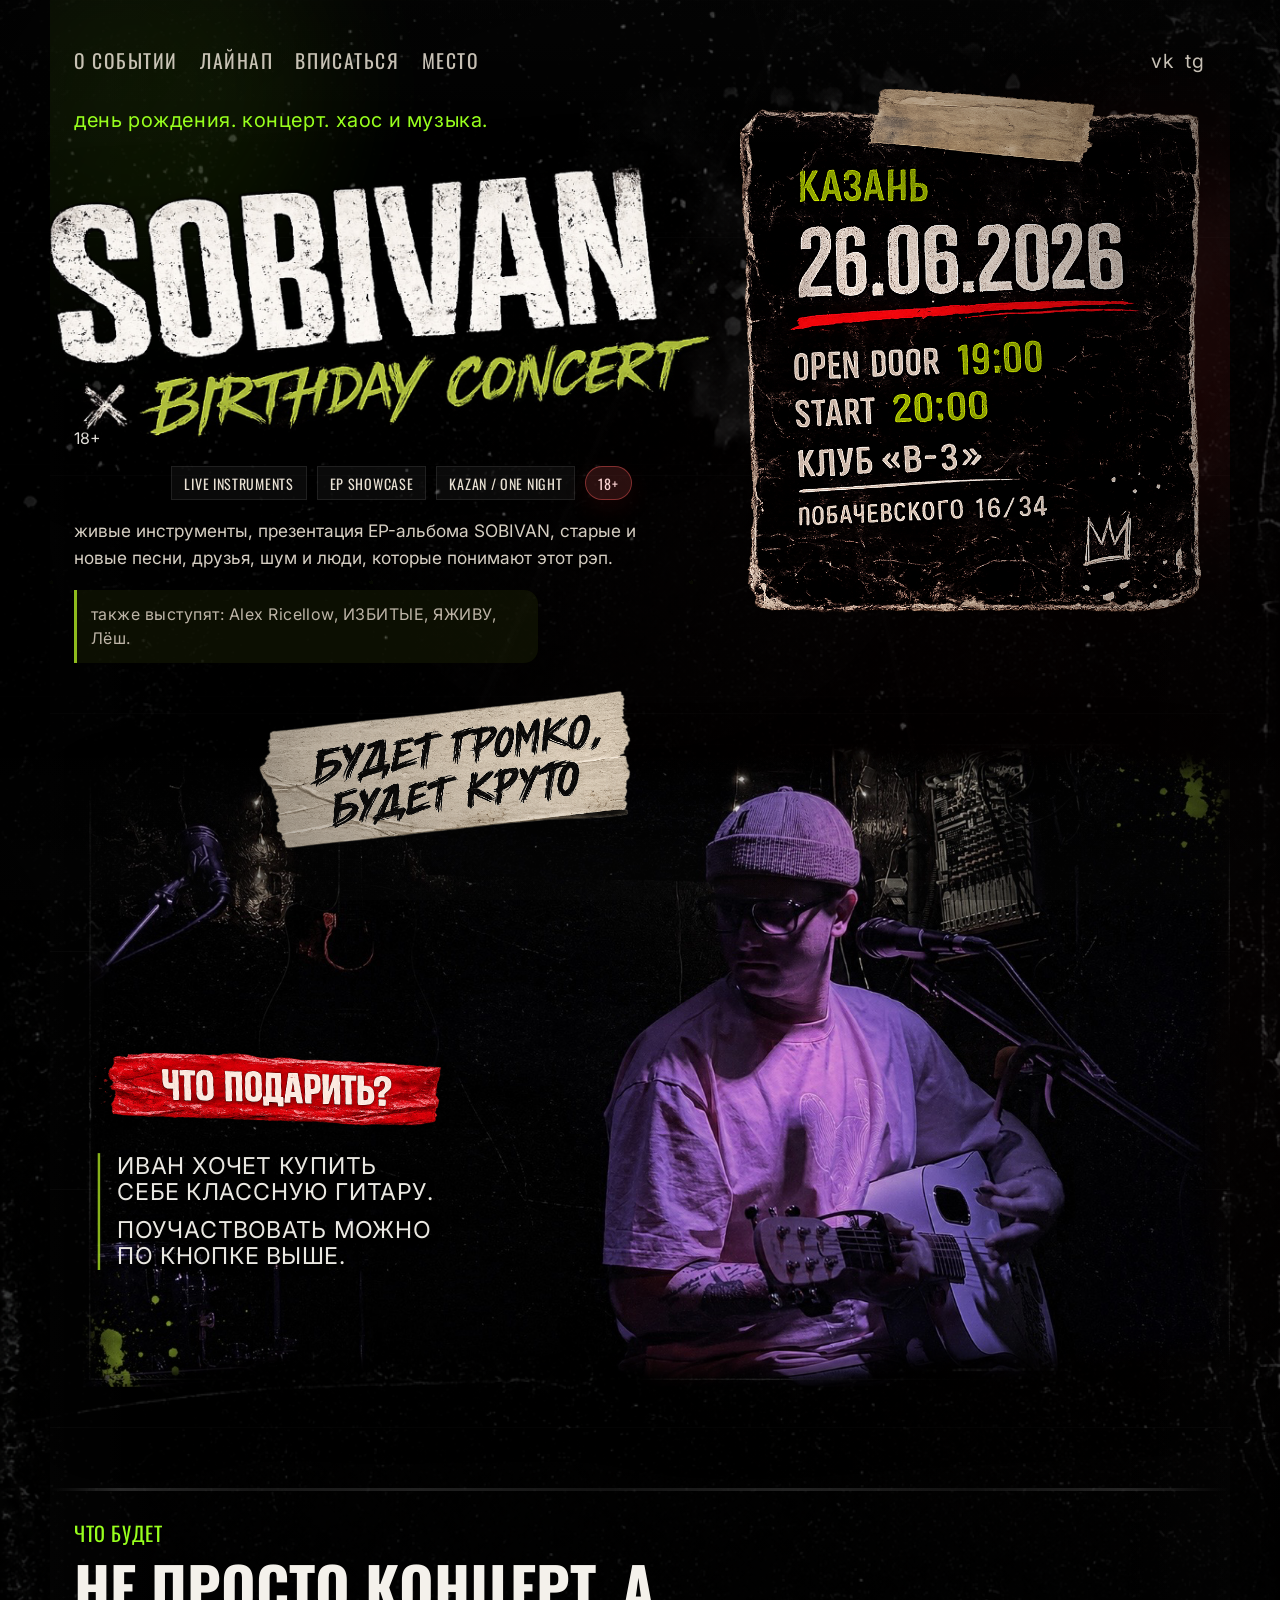
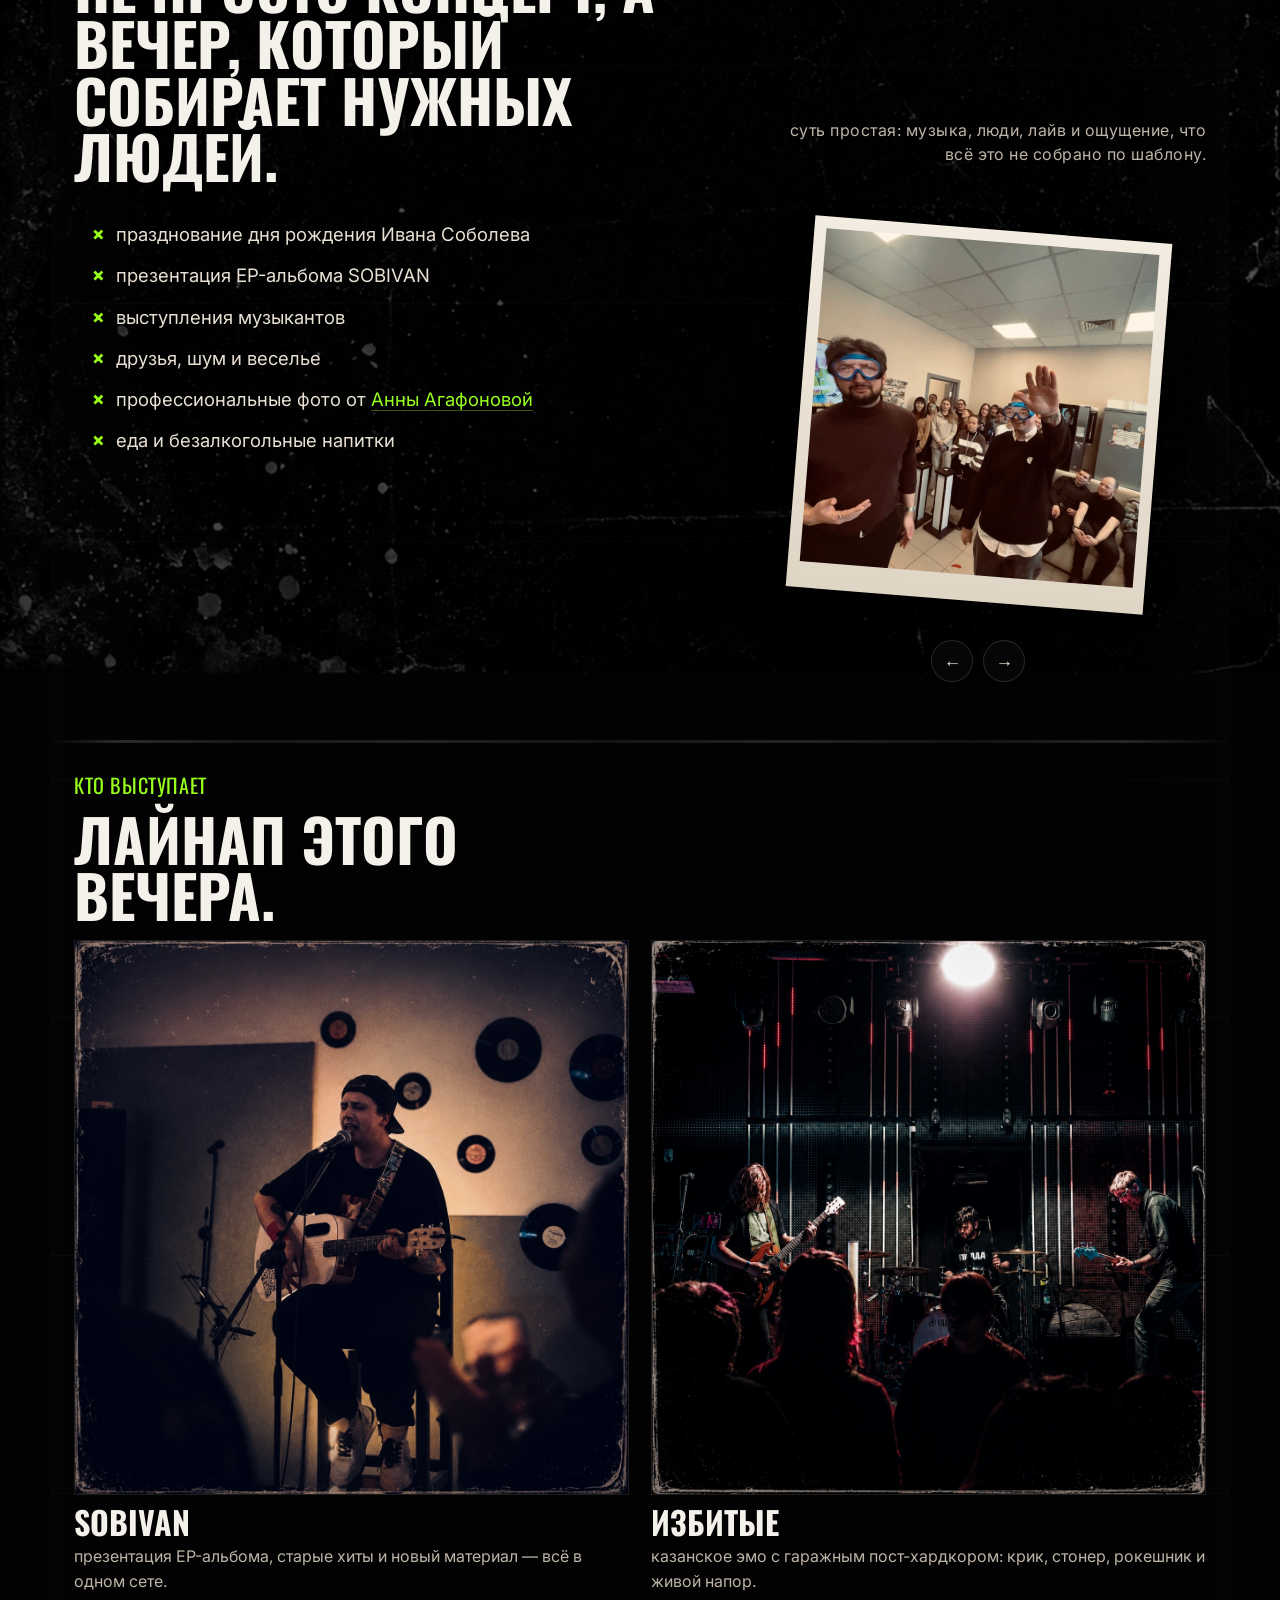
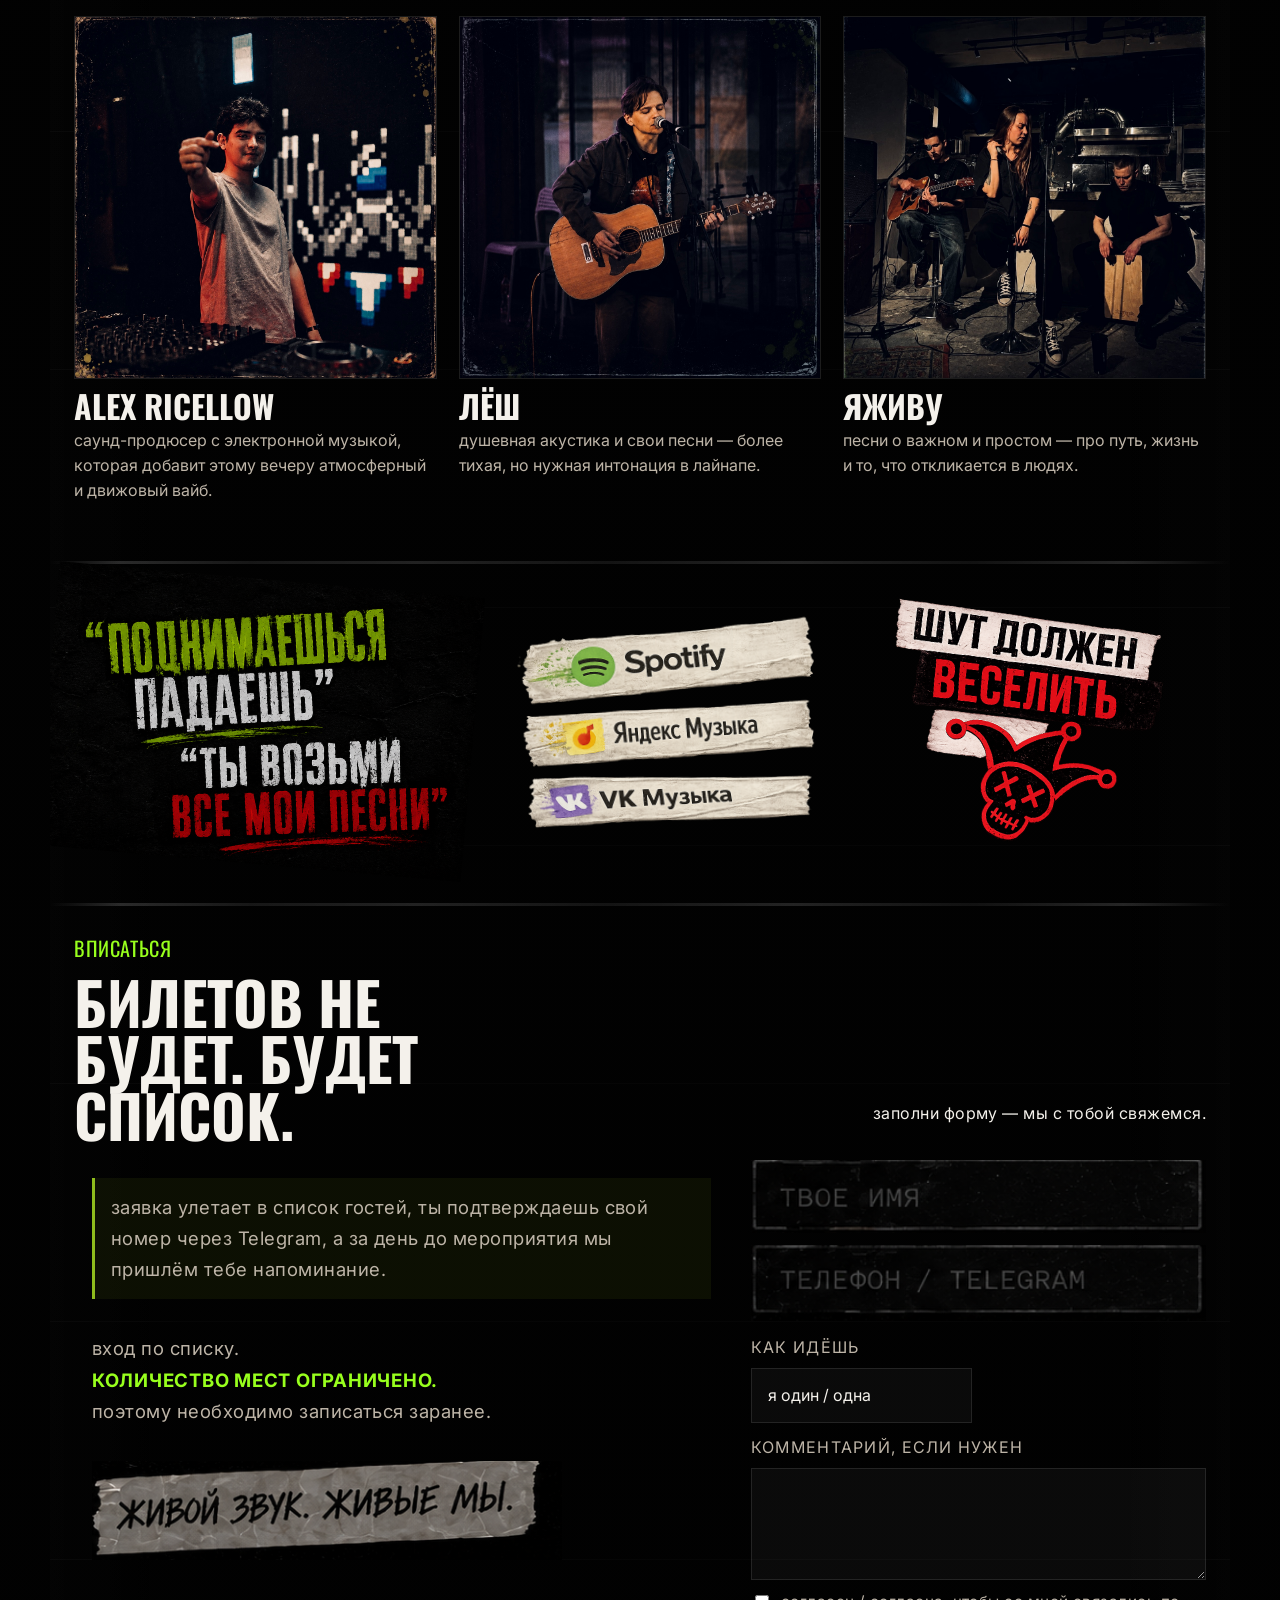
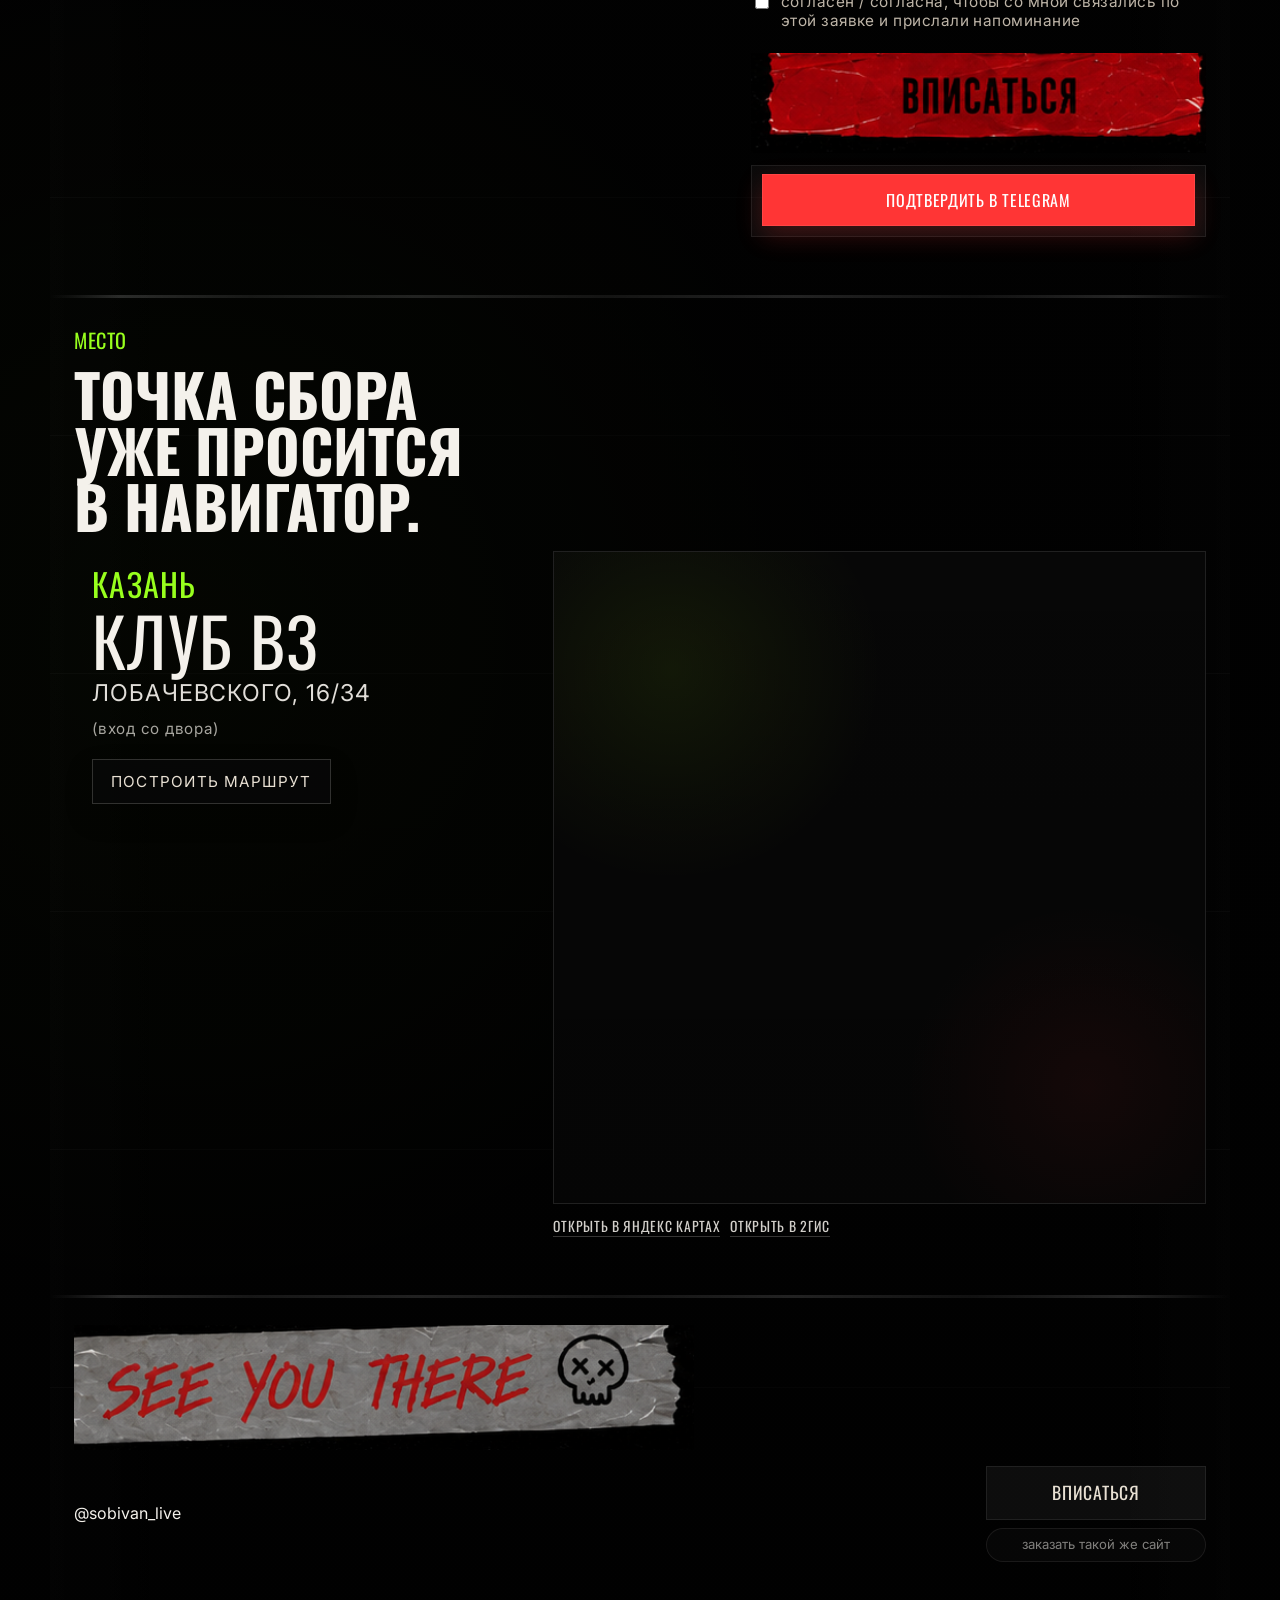
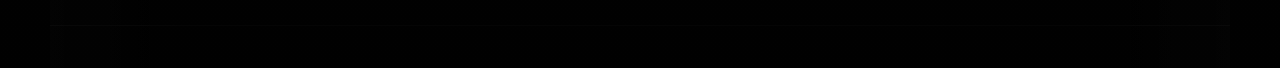
==== commit 8bb9016b: "bust birthday asset cache after RSVP hardening" ====
--- a/birthday/index.html
+++ b/birthday/index.html
@@ -464,8 +464,8 @@
       </div>
     </div>
 
-    <script src="./rsvp-config.js" data-site-studio-node="n-244-script--1"></script>
-    <script src="./script.js?v=20260604b" data-site-studio-node="n-245-script--1"></script>
+    <script src="./rsvp-config.js?v=20260614b" data-site-studio-node="n-244-script--1"></script>
+    <script src="./script.js?v=20260614b" data-site-studio-node="n-245-script--1"></script>
   
 
 
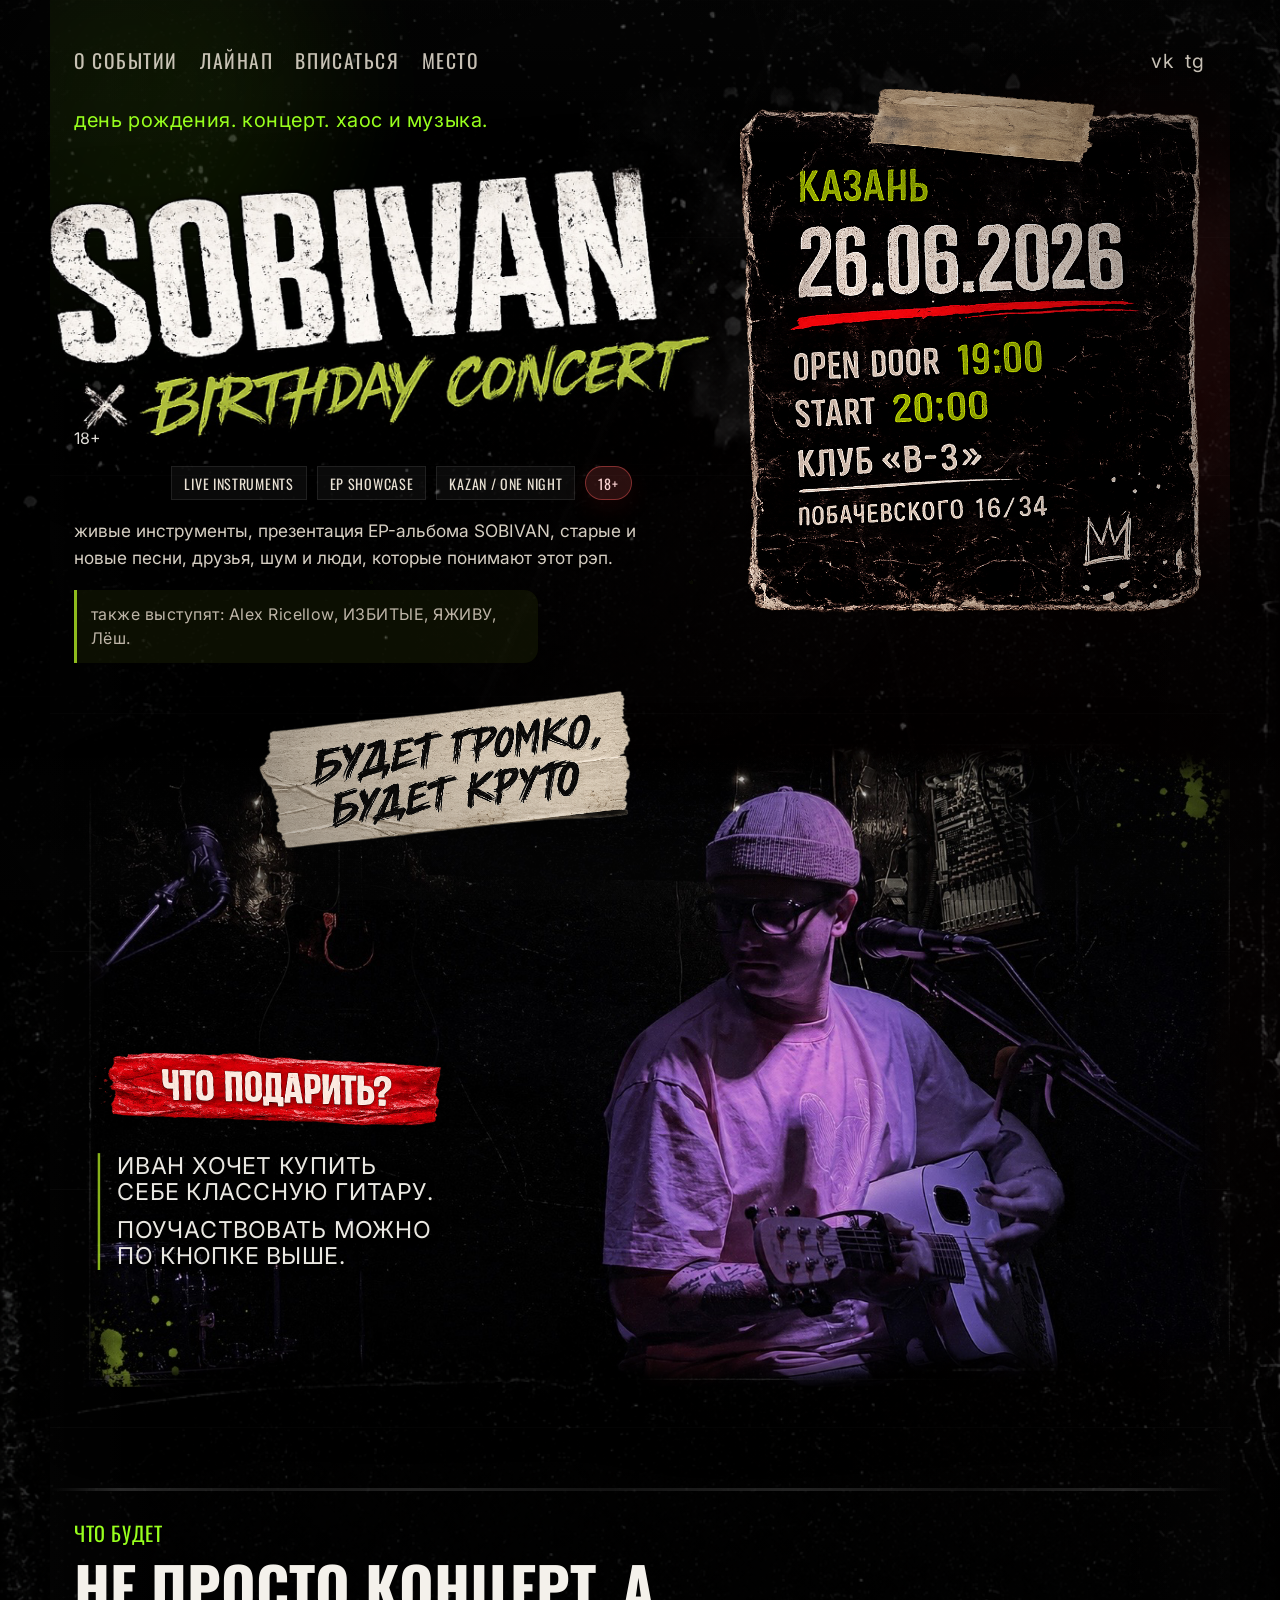
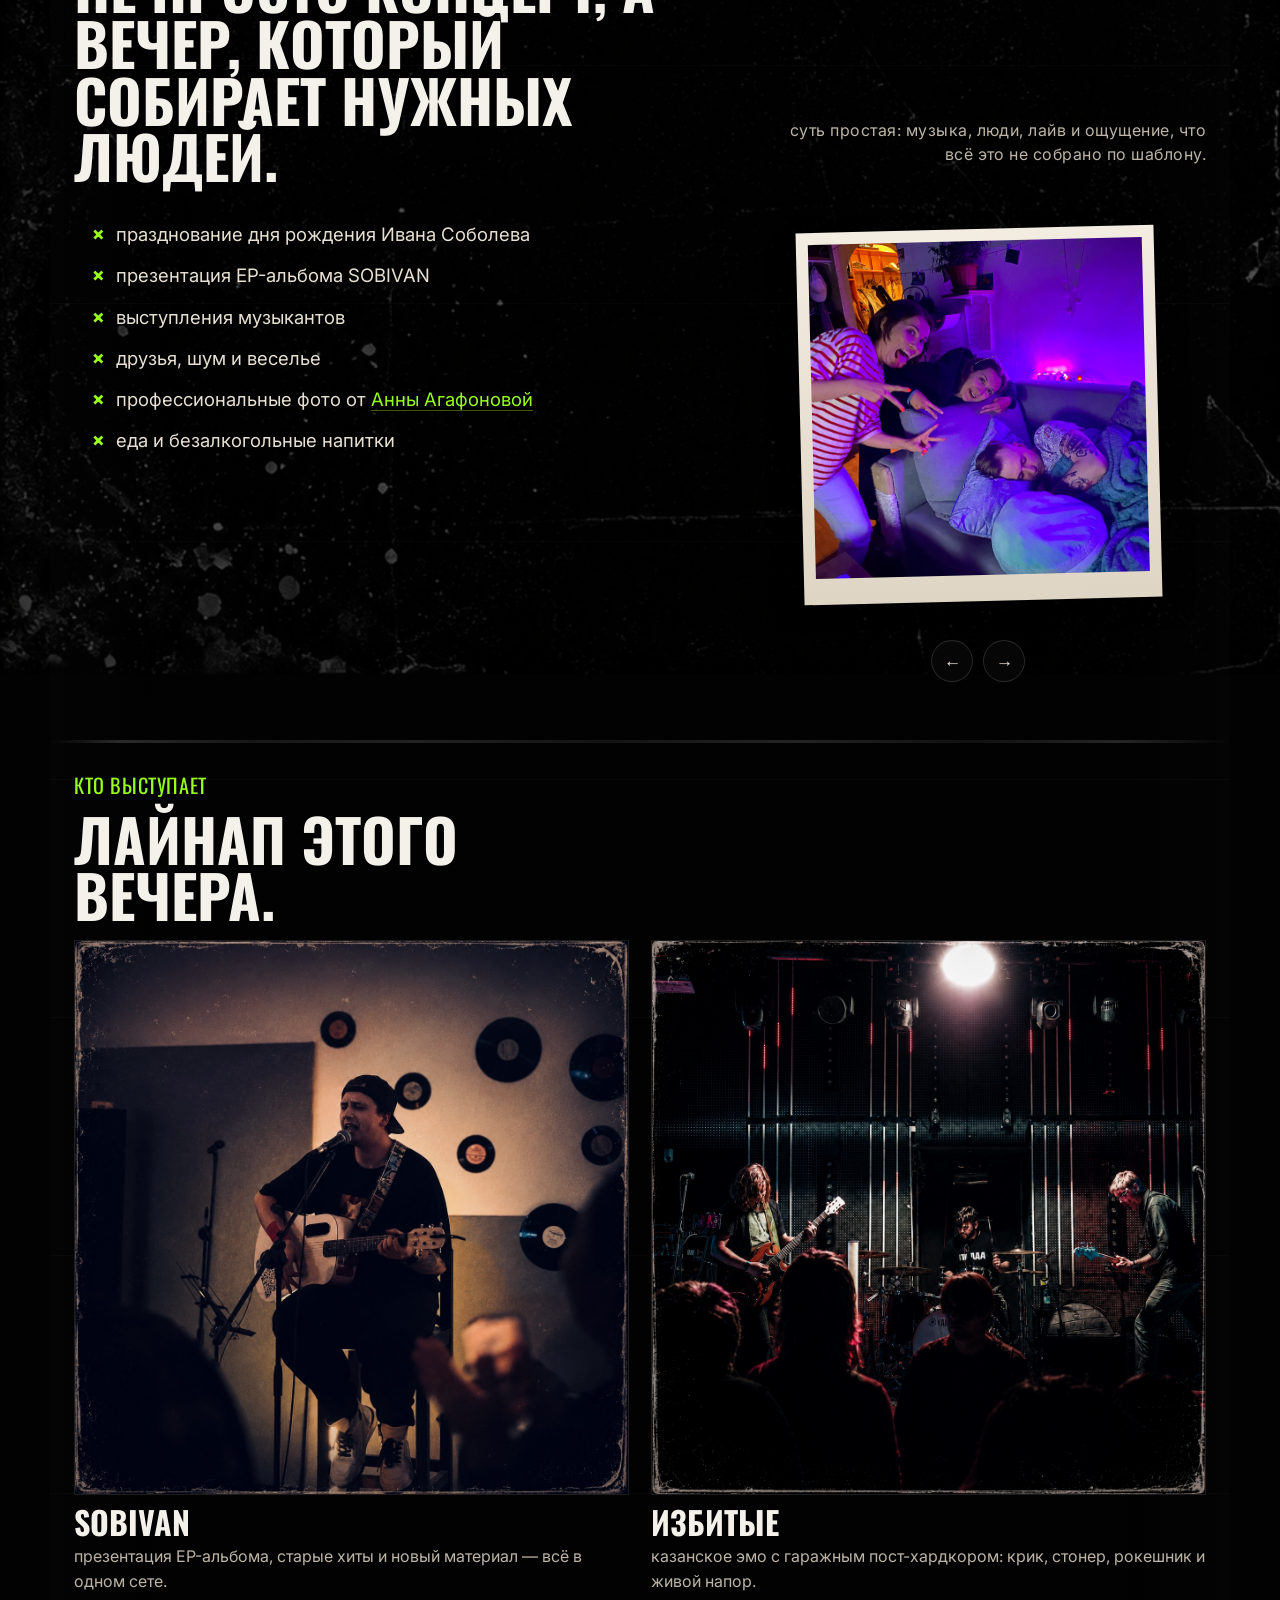
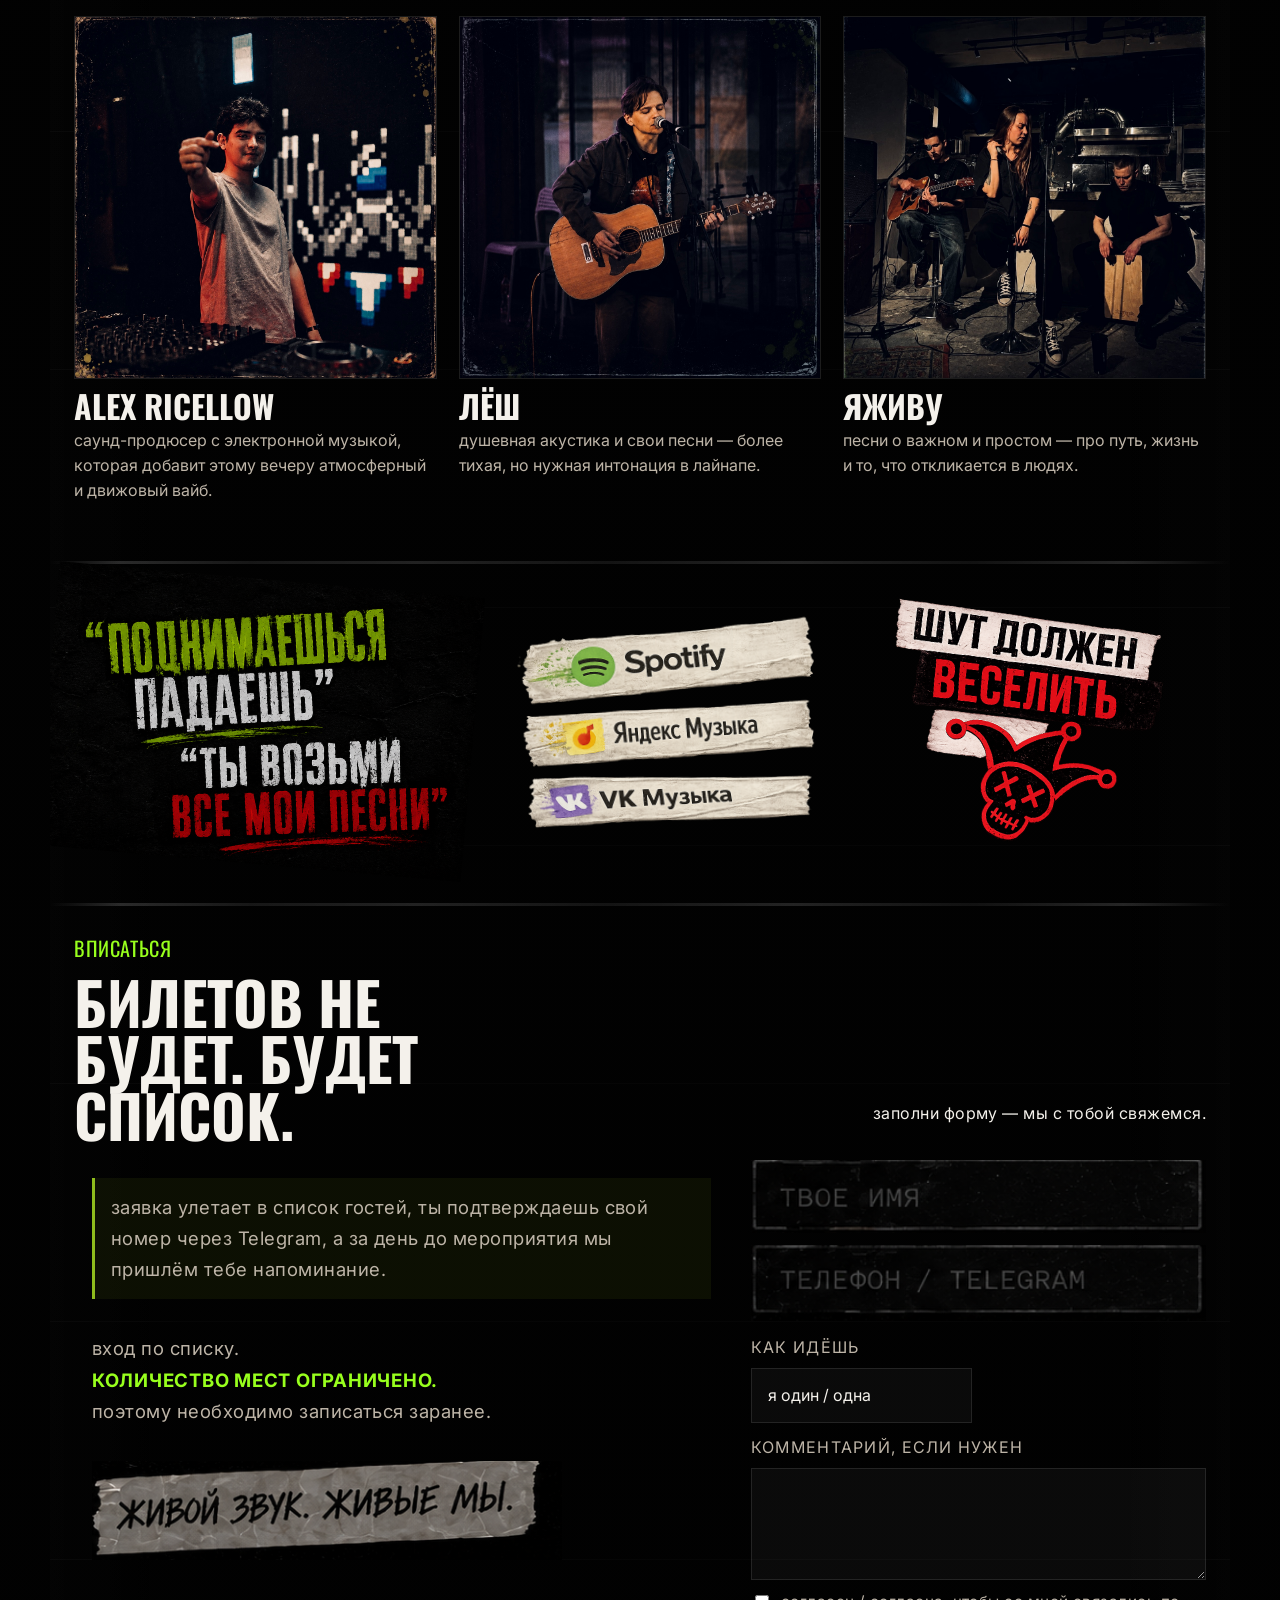
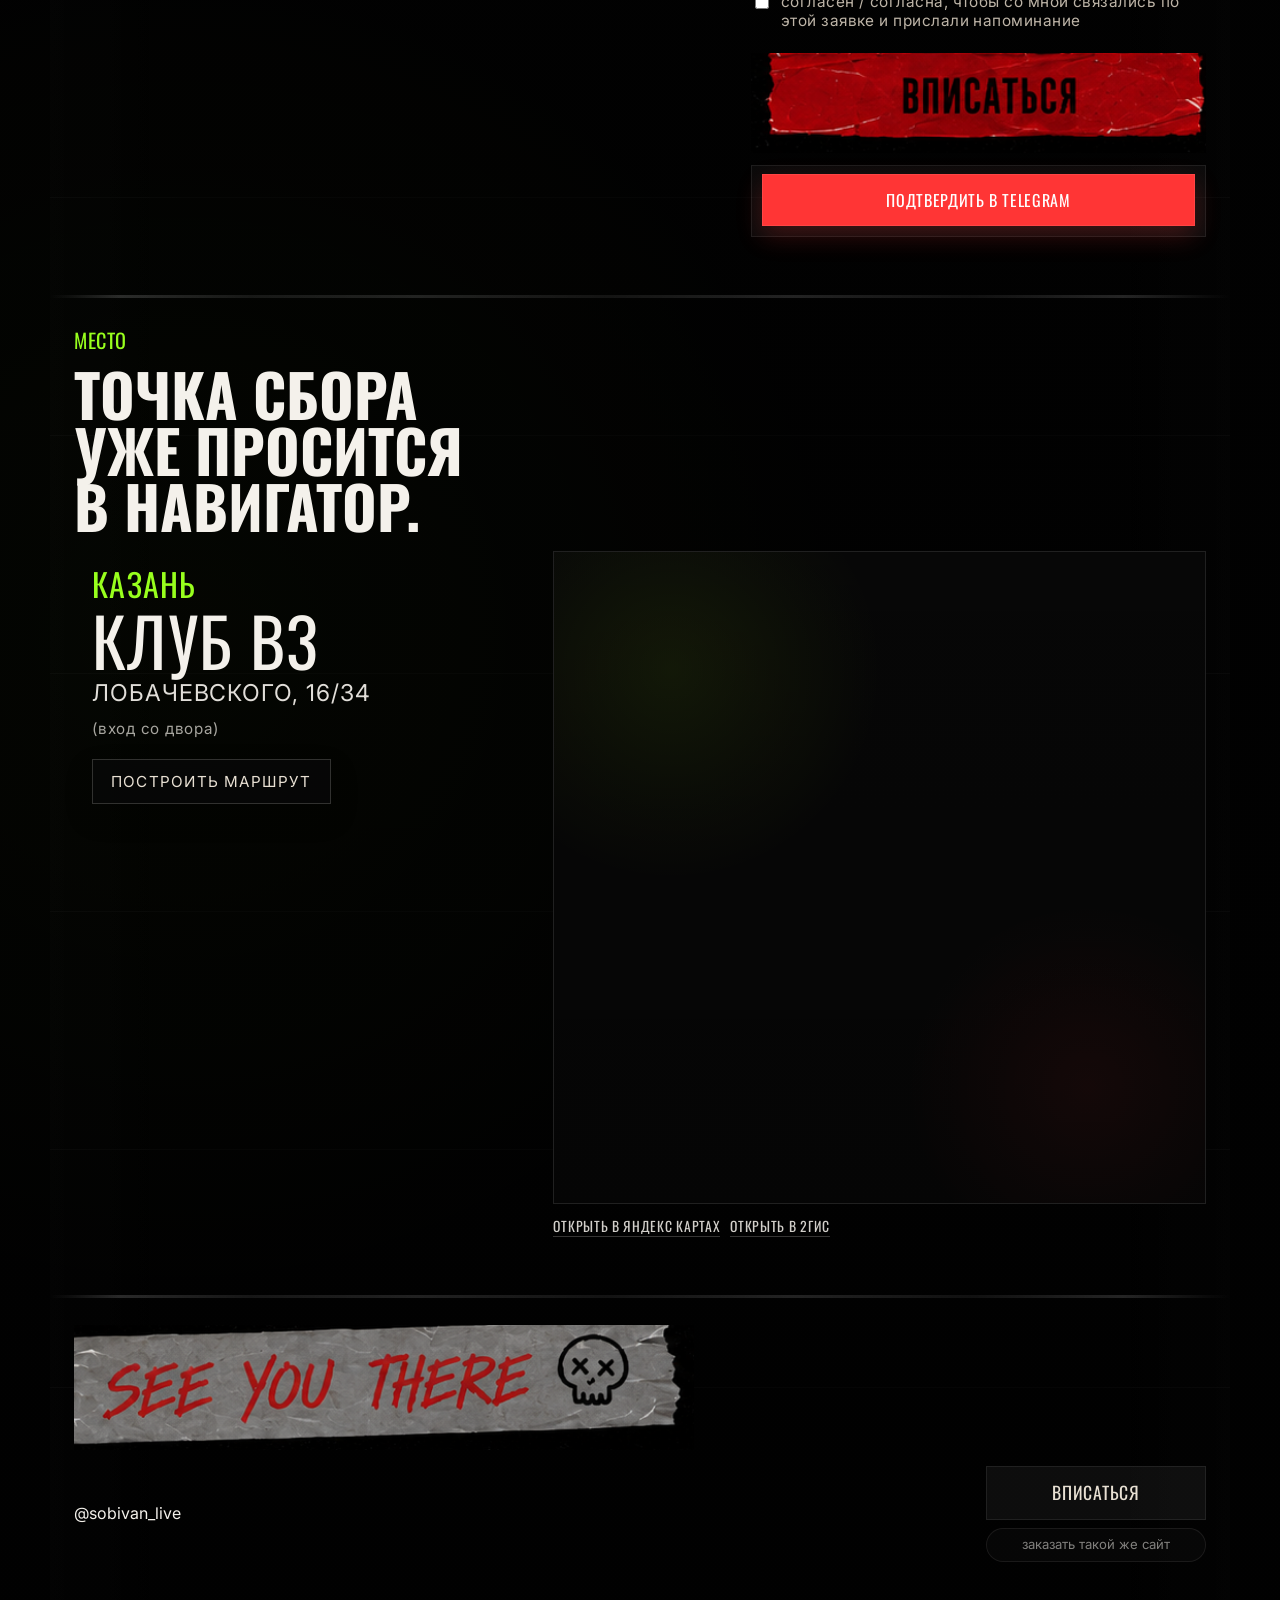
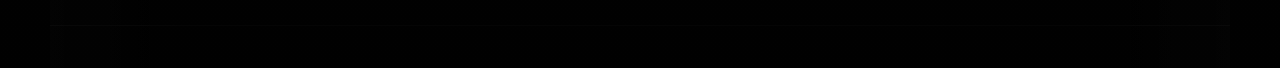
==== commit 080cebaa: "recover telegram deeplink after delayed RSVP response" ====
--- a/birthday/index.html
+++ b/birthday/index.html
@@ -465,7 +465,7 @@
     </div>
 
     <script src="./rsvp-config.js?v=20260614b" data-site-studio-node="n-244-script--1"></script>
-    <script src="./script.js?v=20260614b" data-site-studio-node="n-245-script--1"></script>
+    <script src="./script.js?v=20260614c" data-site-studio-node="n-245-script--1"></script>
   
 
 
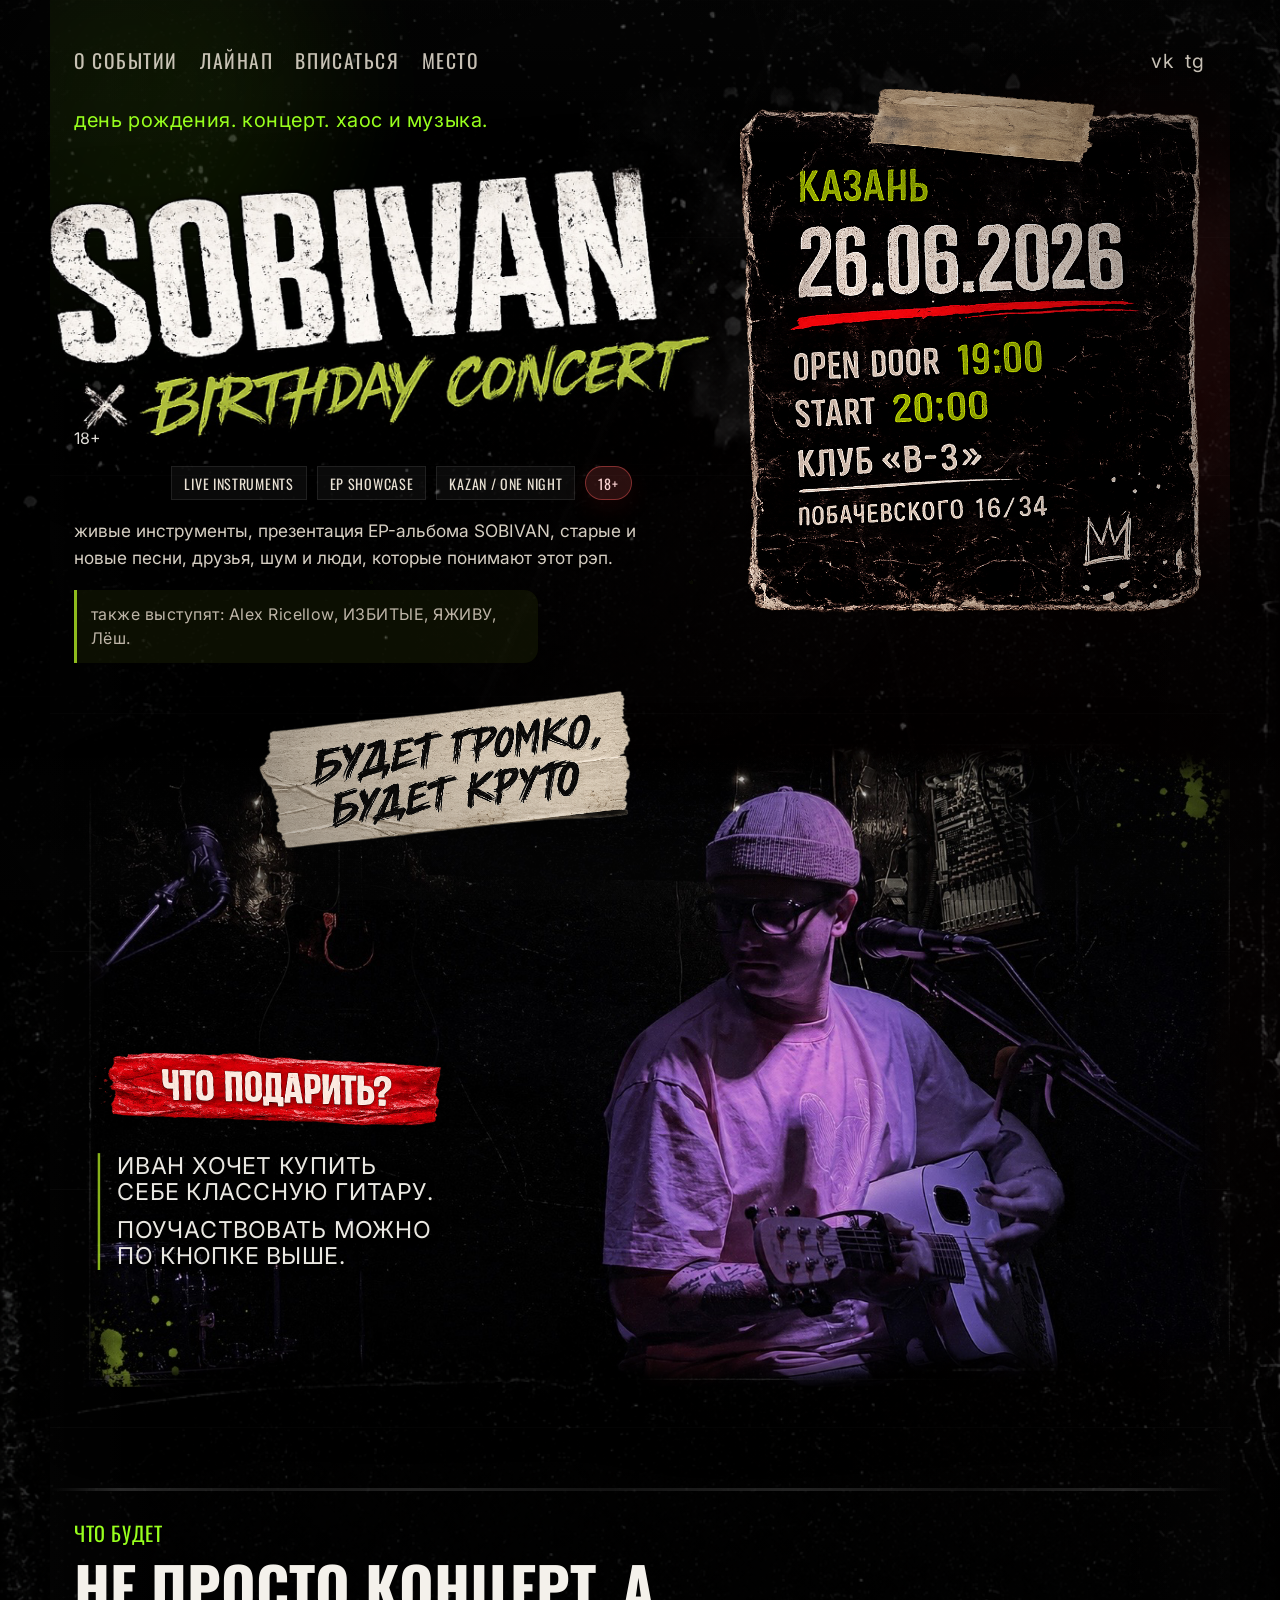
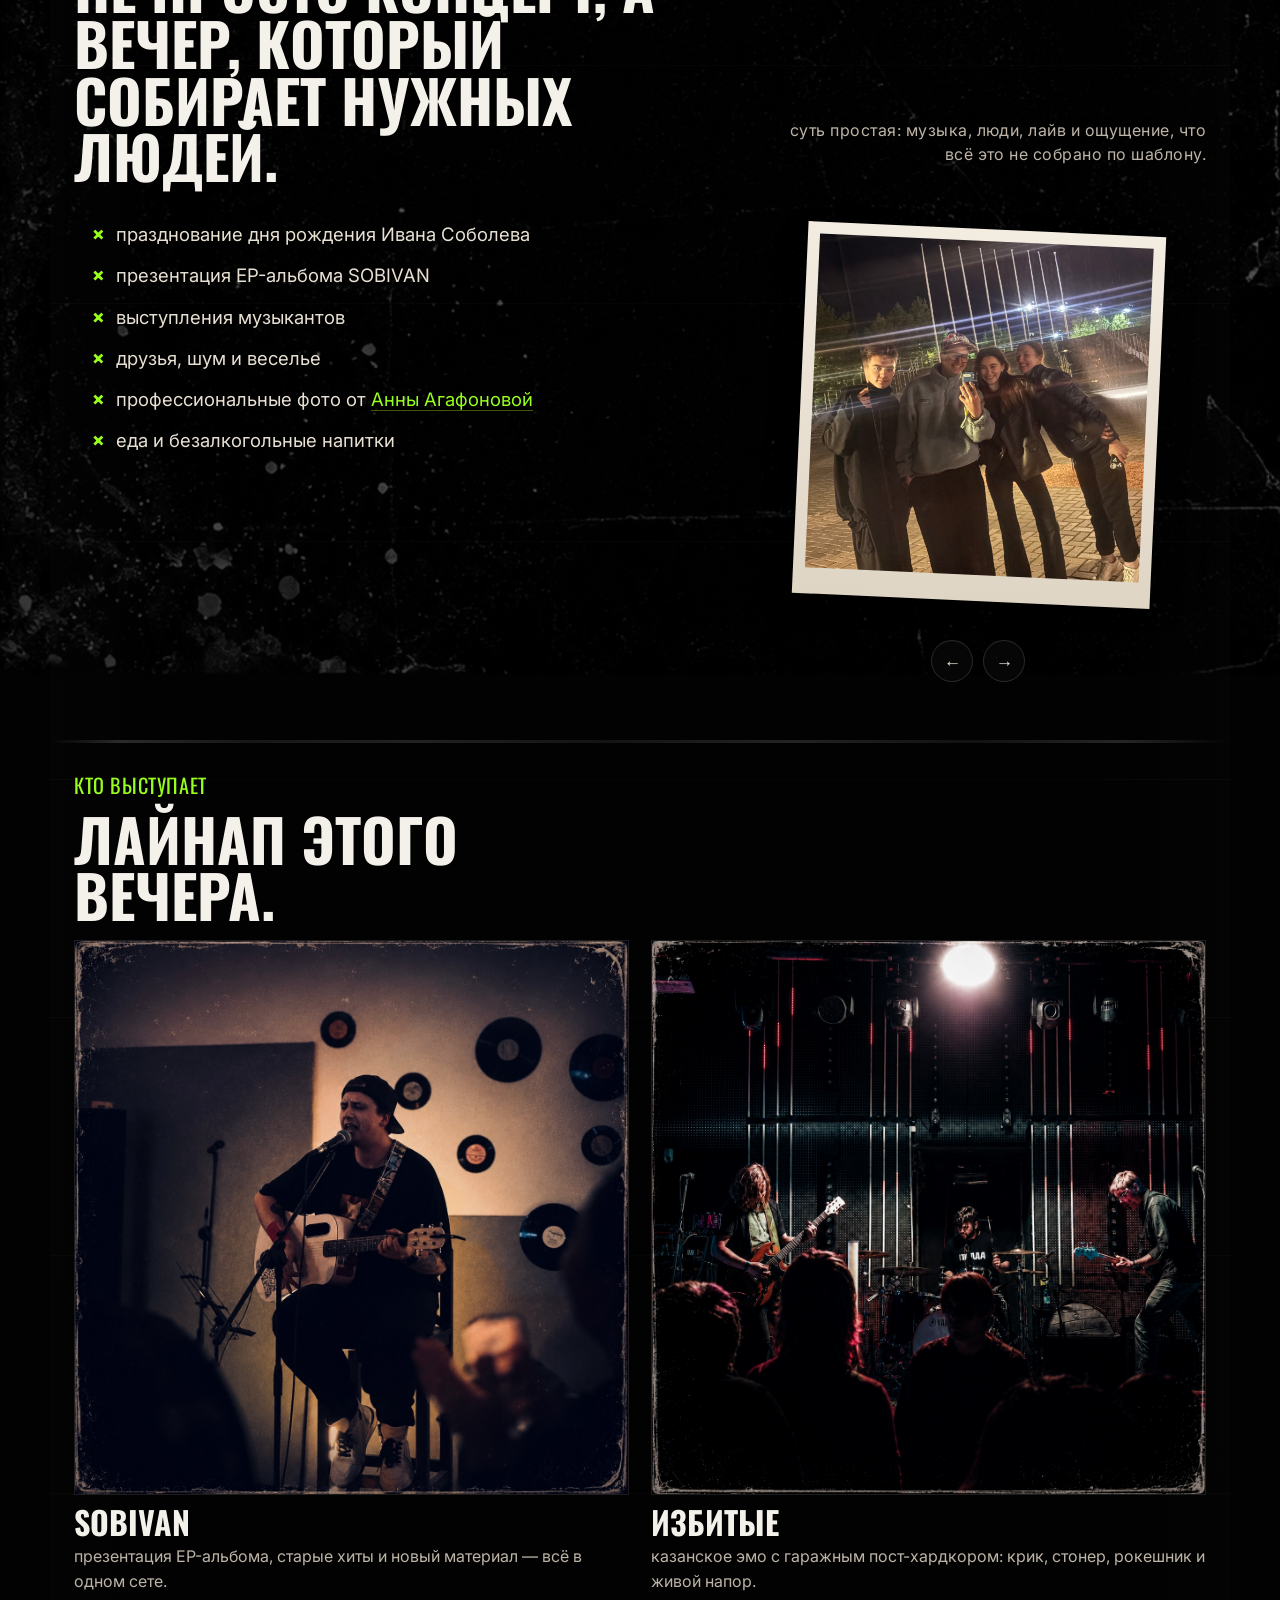
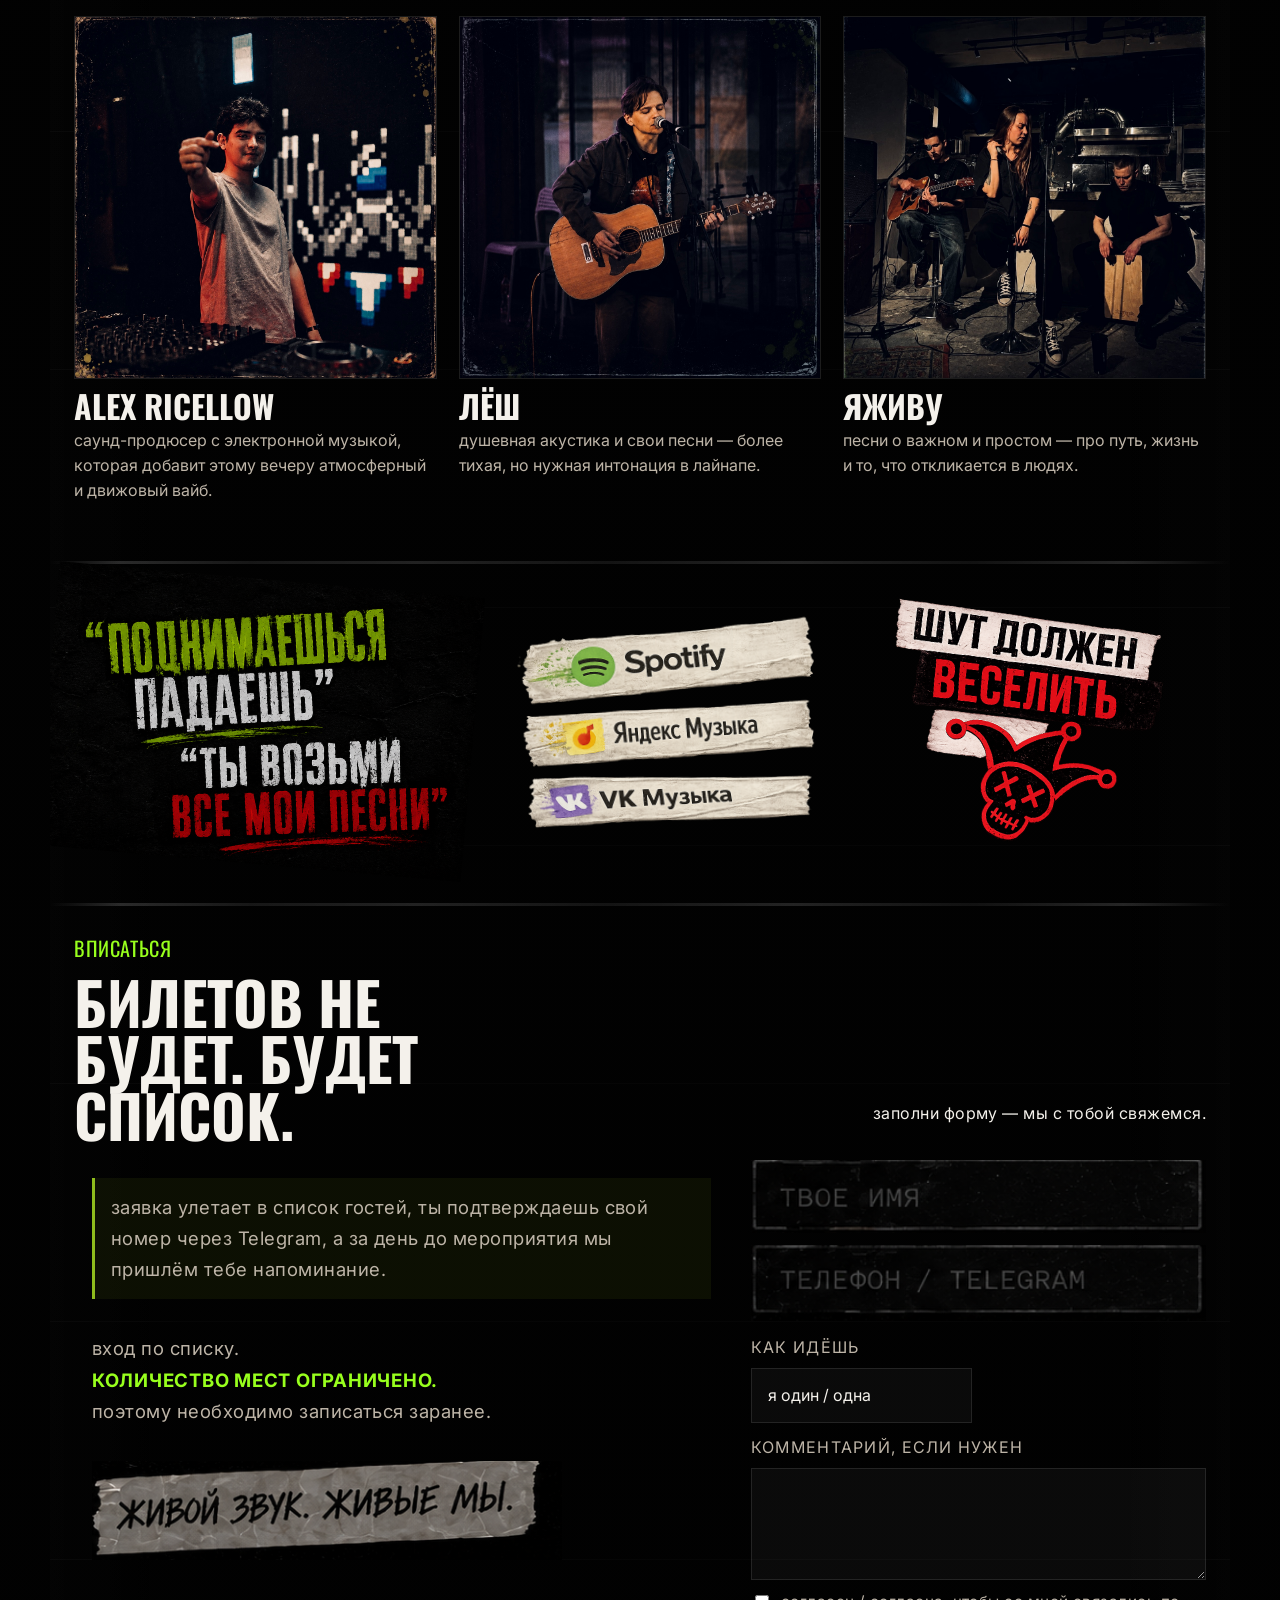
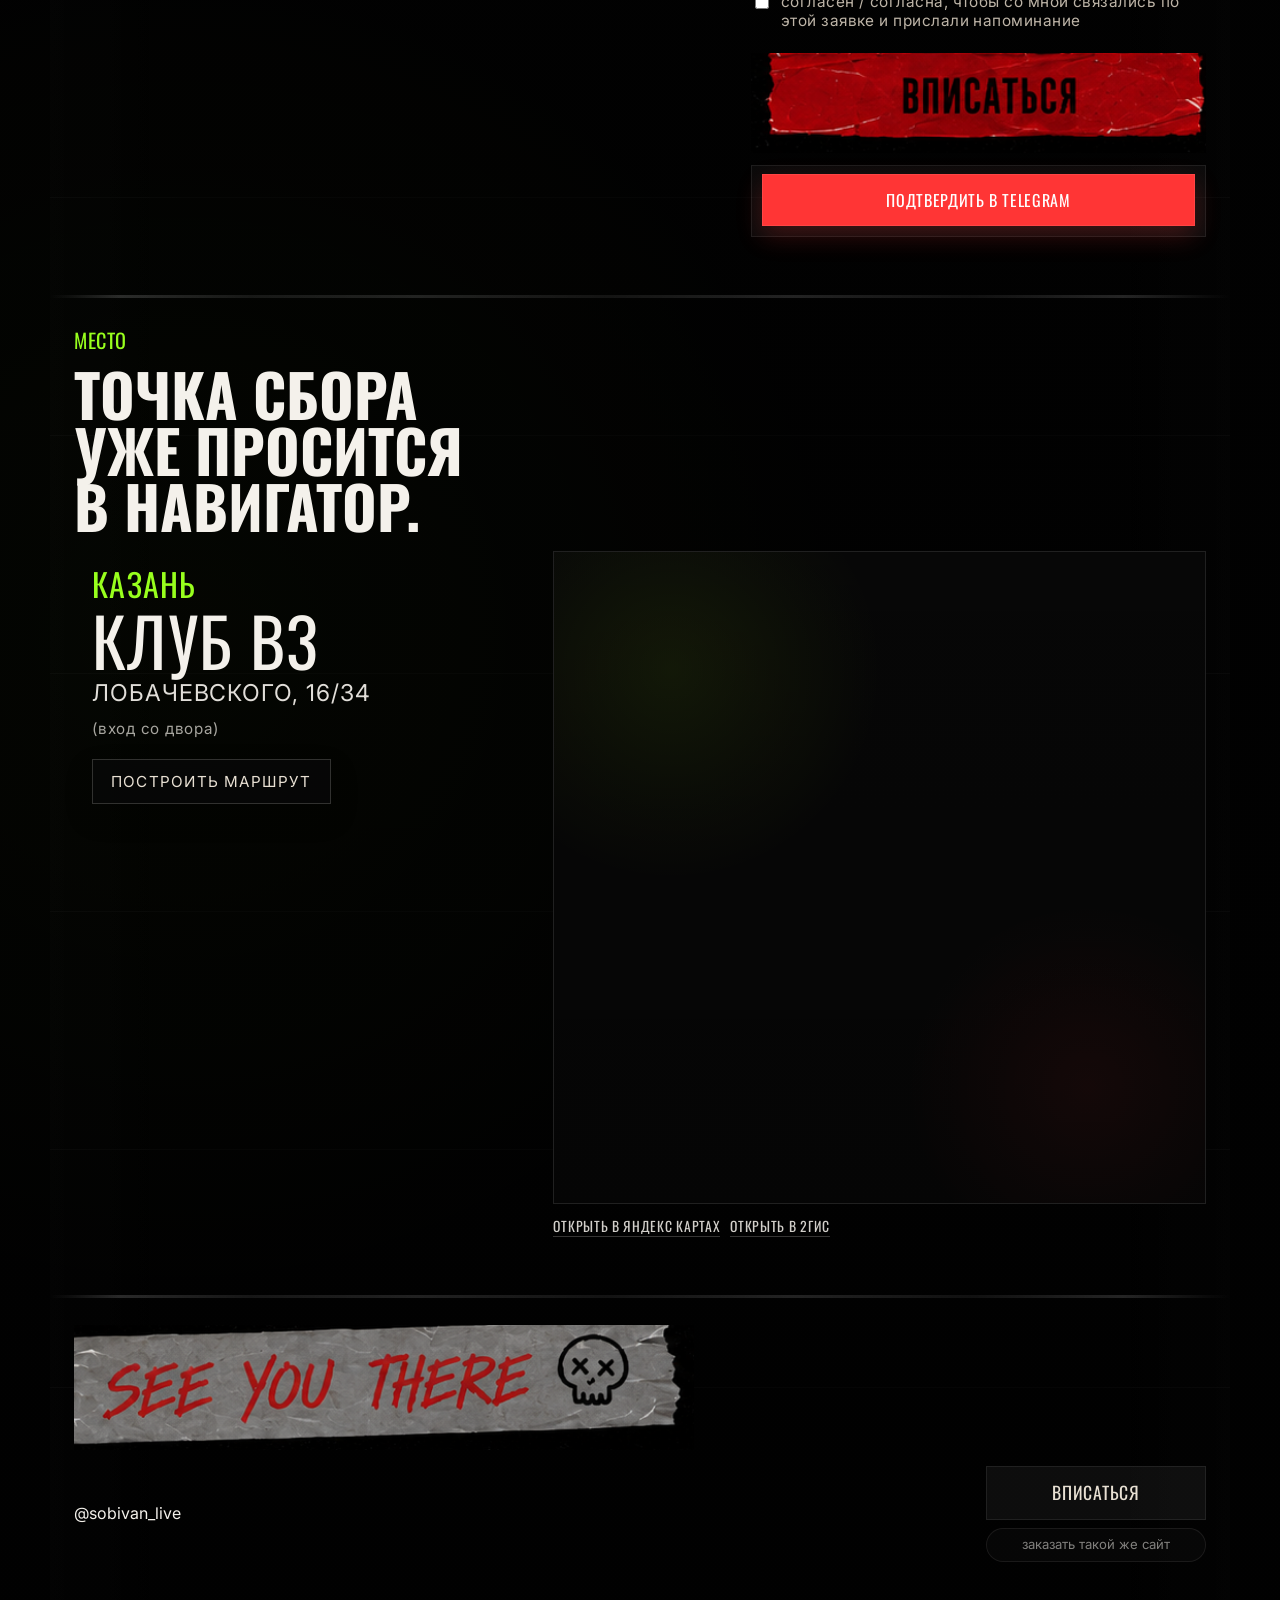
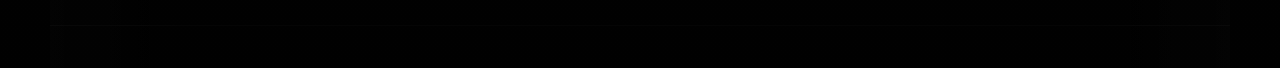
==== commit 05879907: "force https on birthday page" ====
--- a/birthday/index.html
+++ b/birthday/index.html
@@ -465,7 +465,7 @@
     </div>
 
     <script src="./rsvp-config.js?v=20260614b" data-site-studio-node="n-244-script--1"></script>
-    <script src="./script.js?v=20260614c" data-site-studio-node="n-245-script--1"></script>
+    <script src="./script.js?v=20260614d" data-site-studio-node="n-245-script--1"></script>
   
 
 
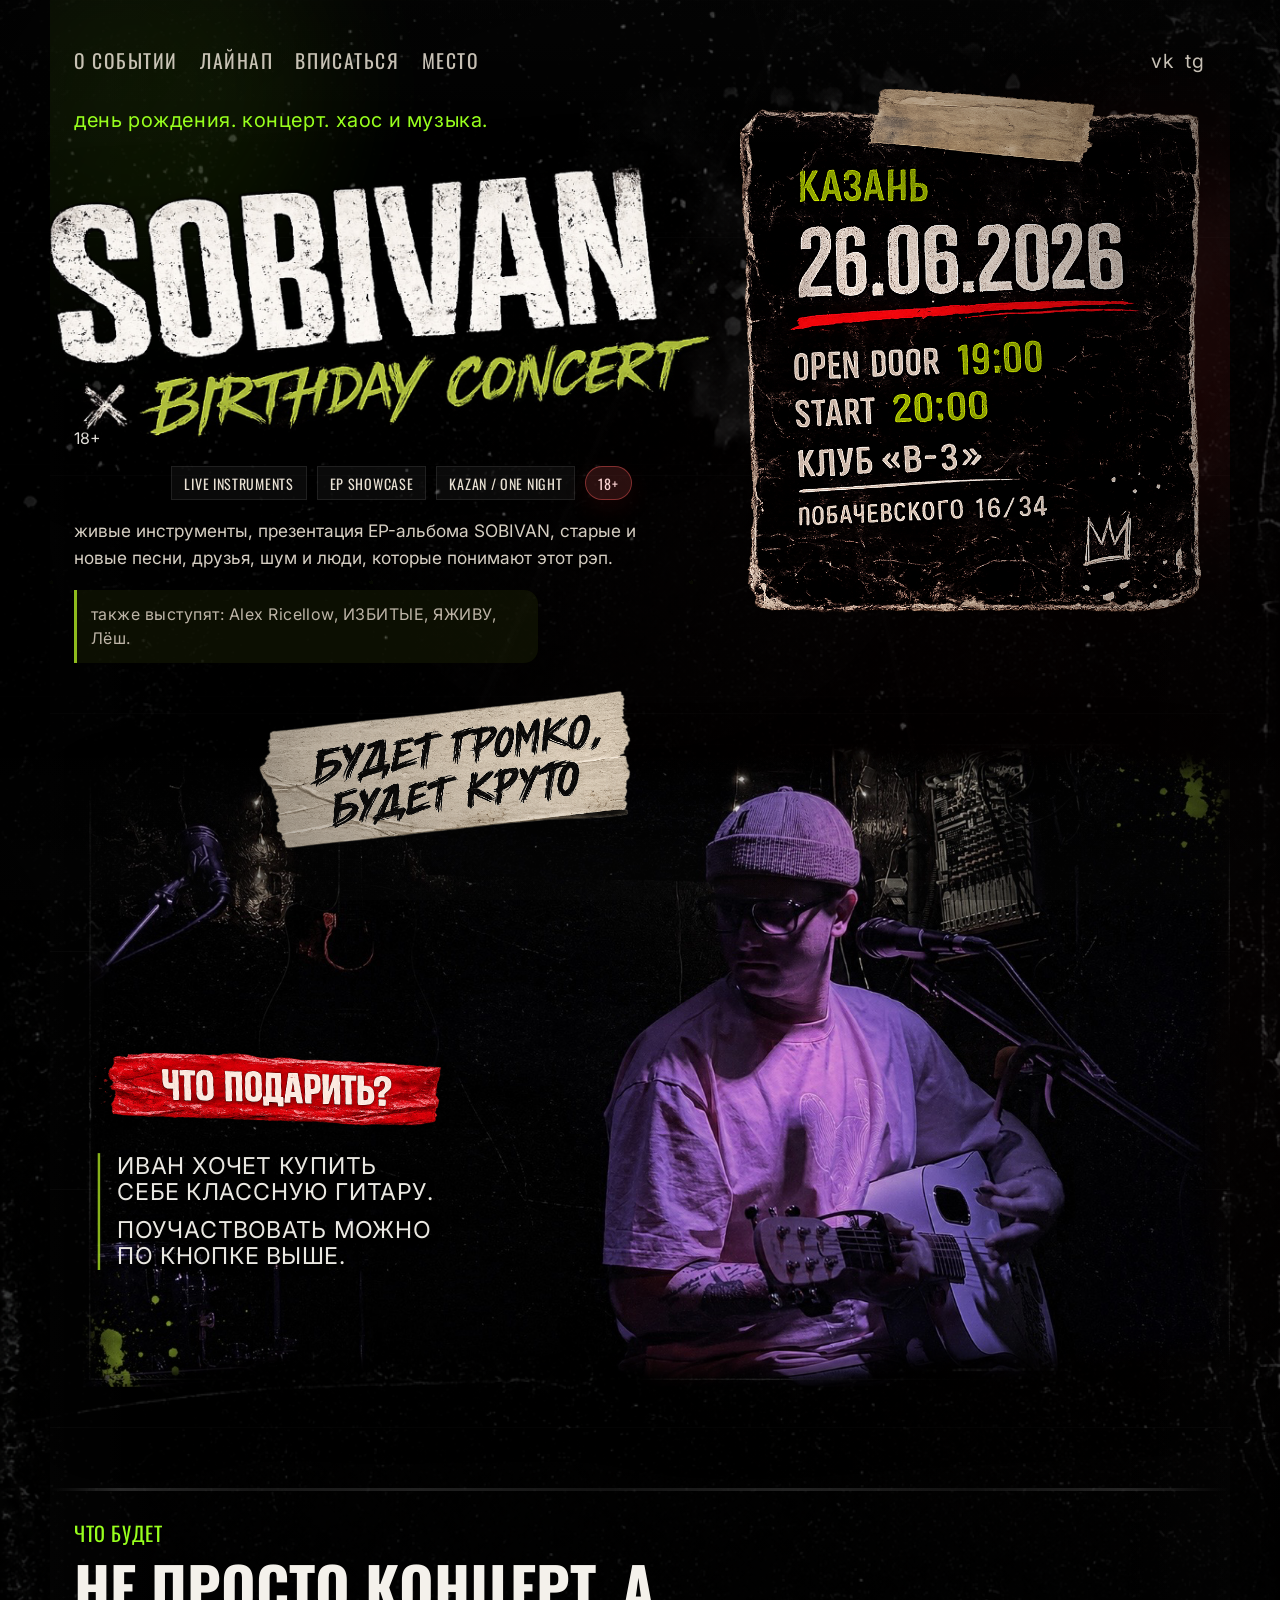
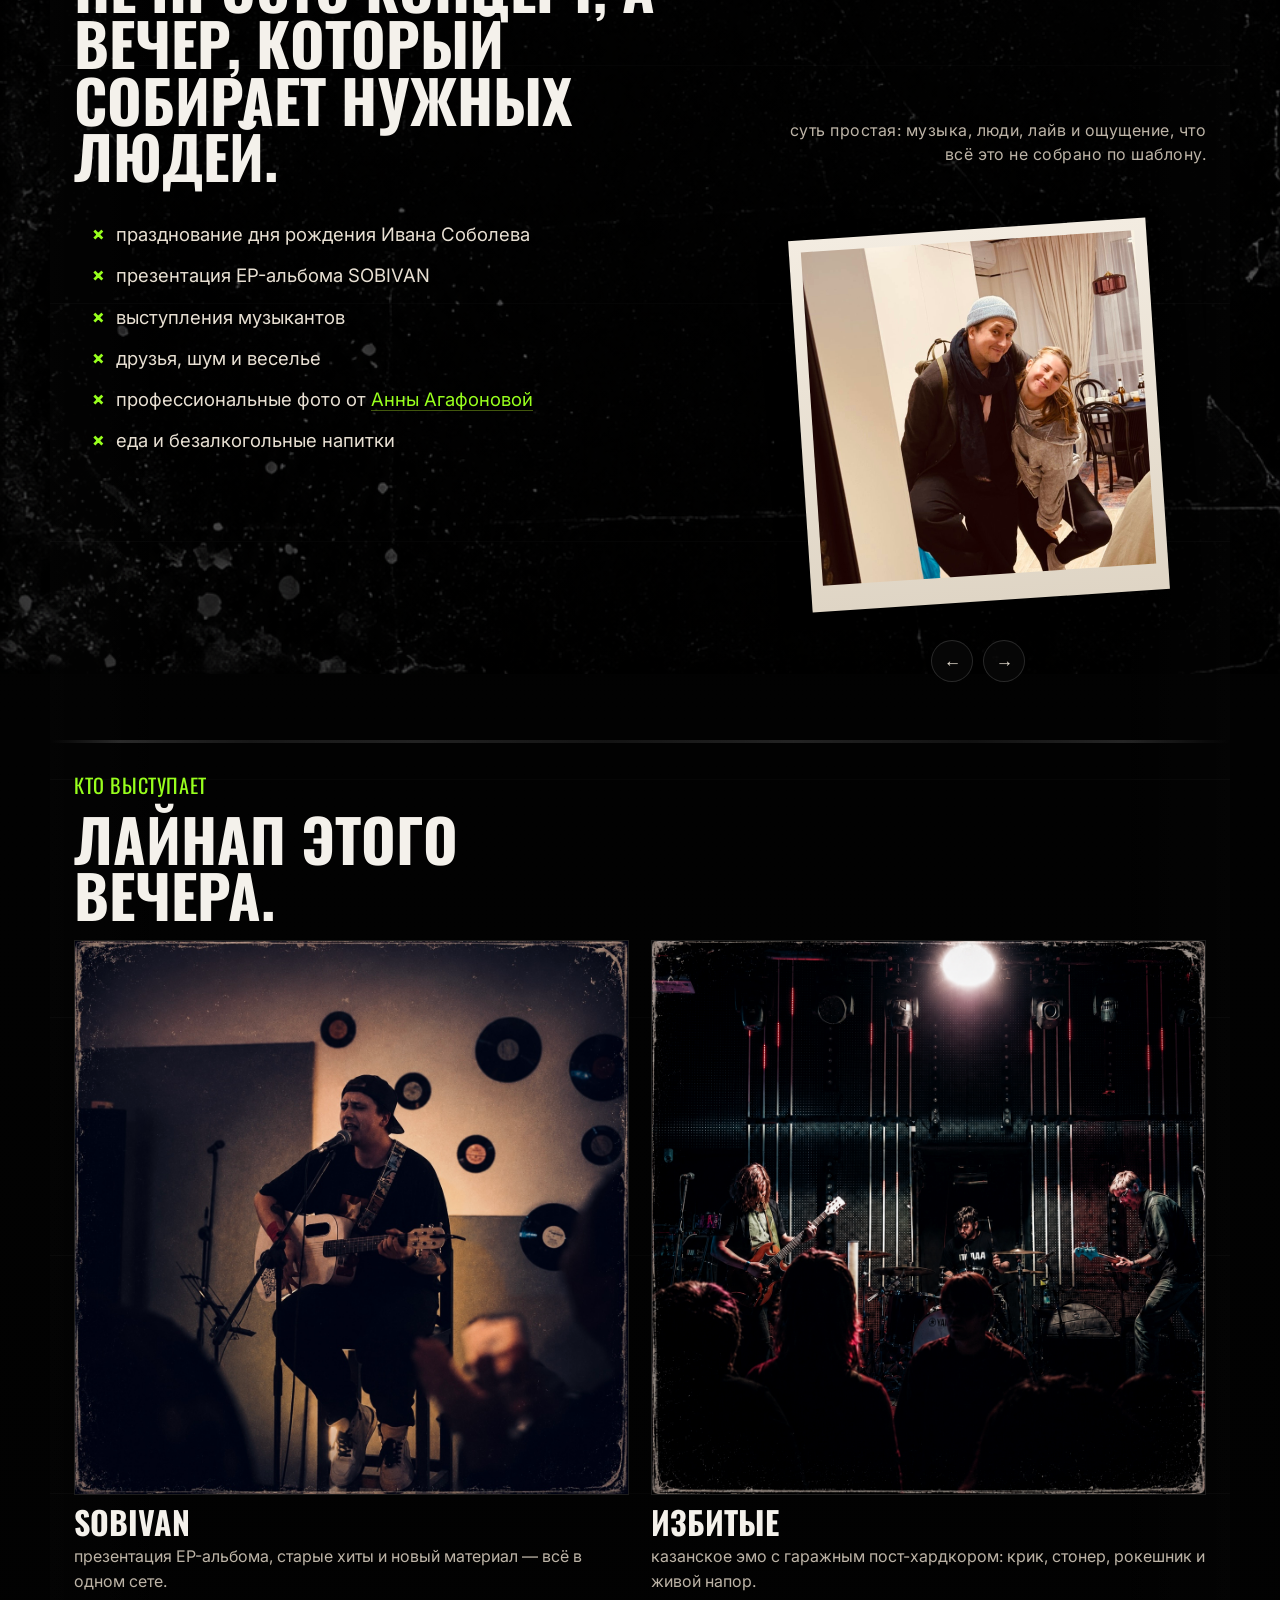
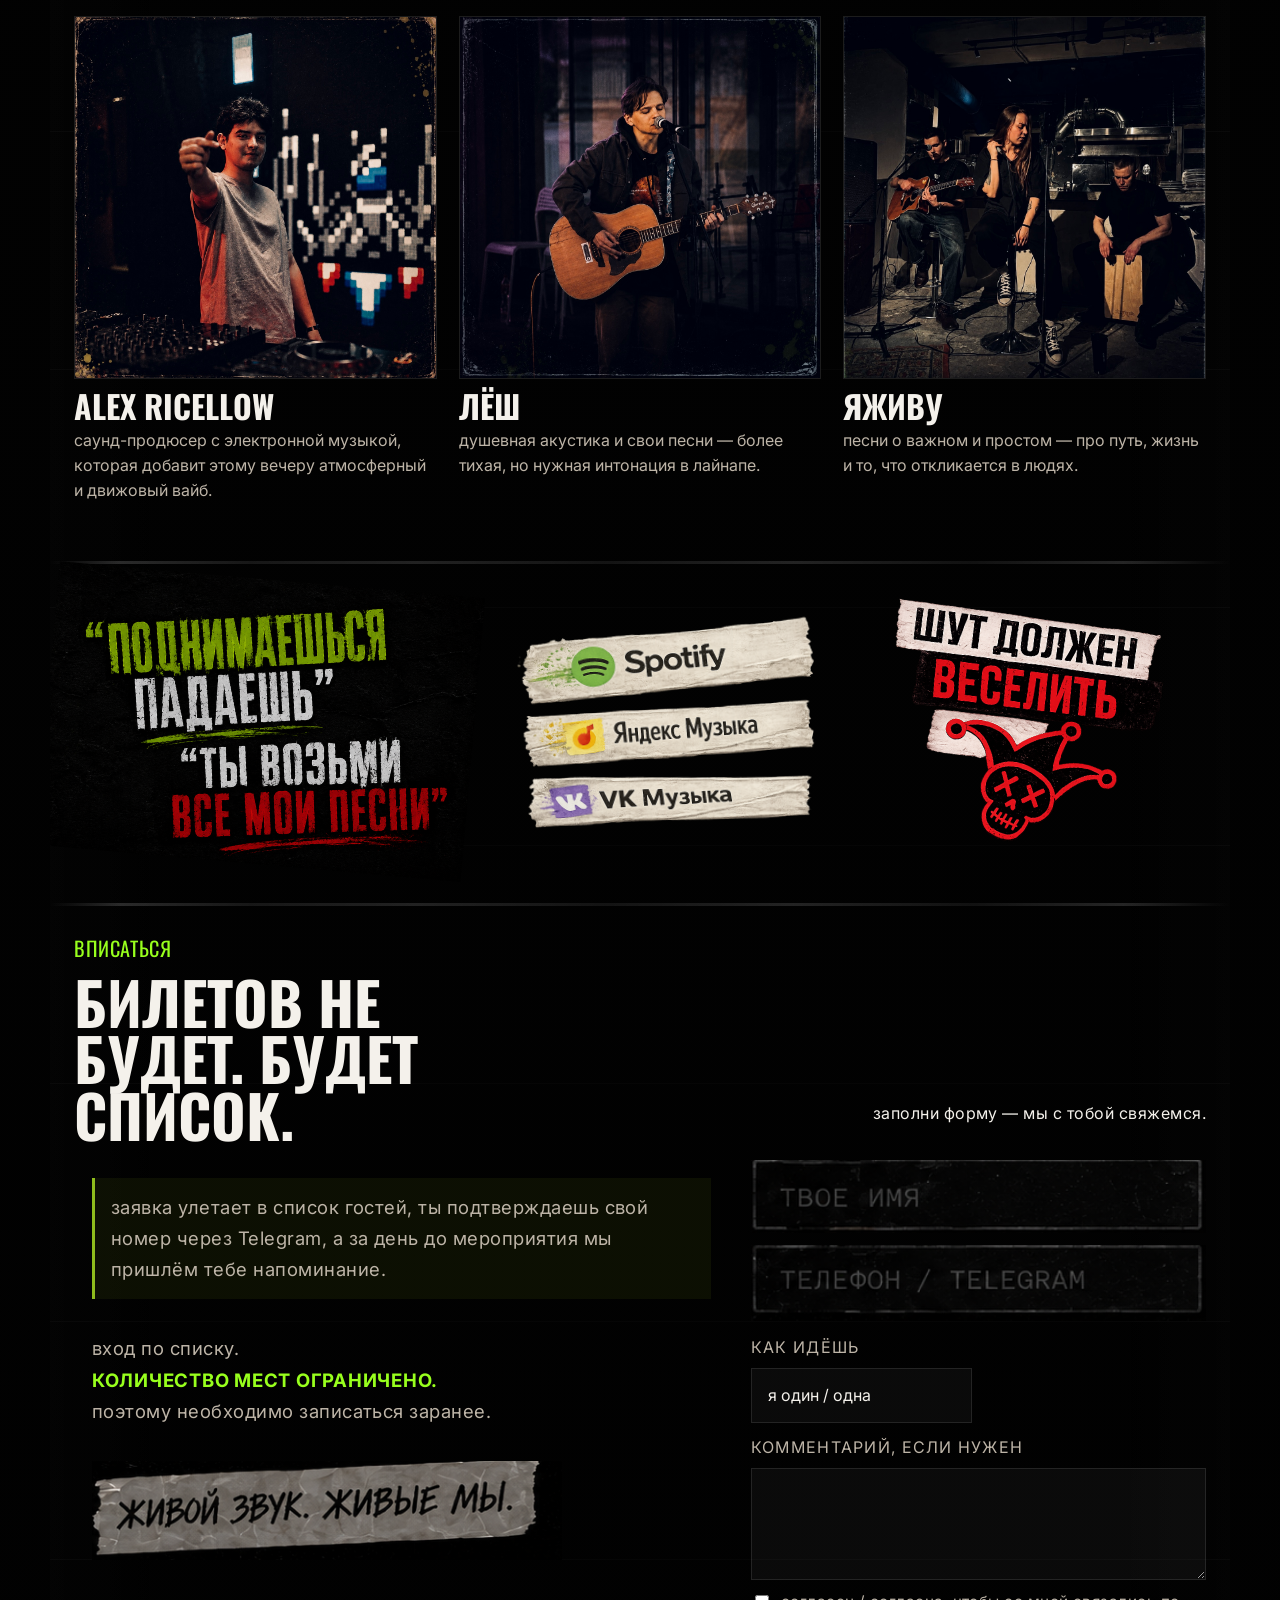
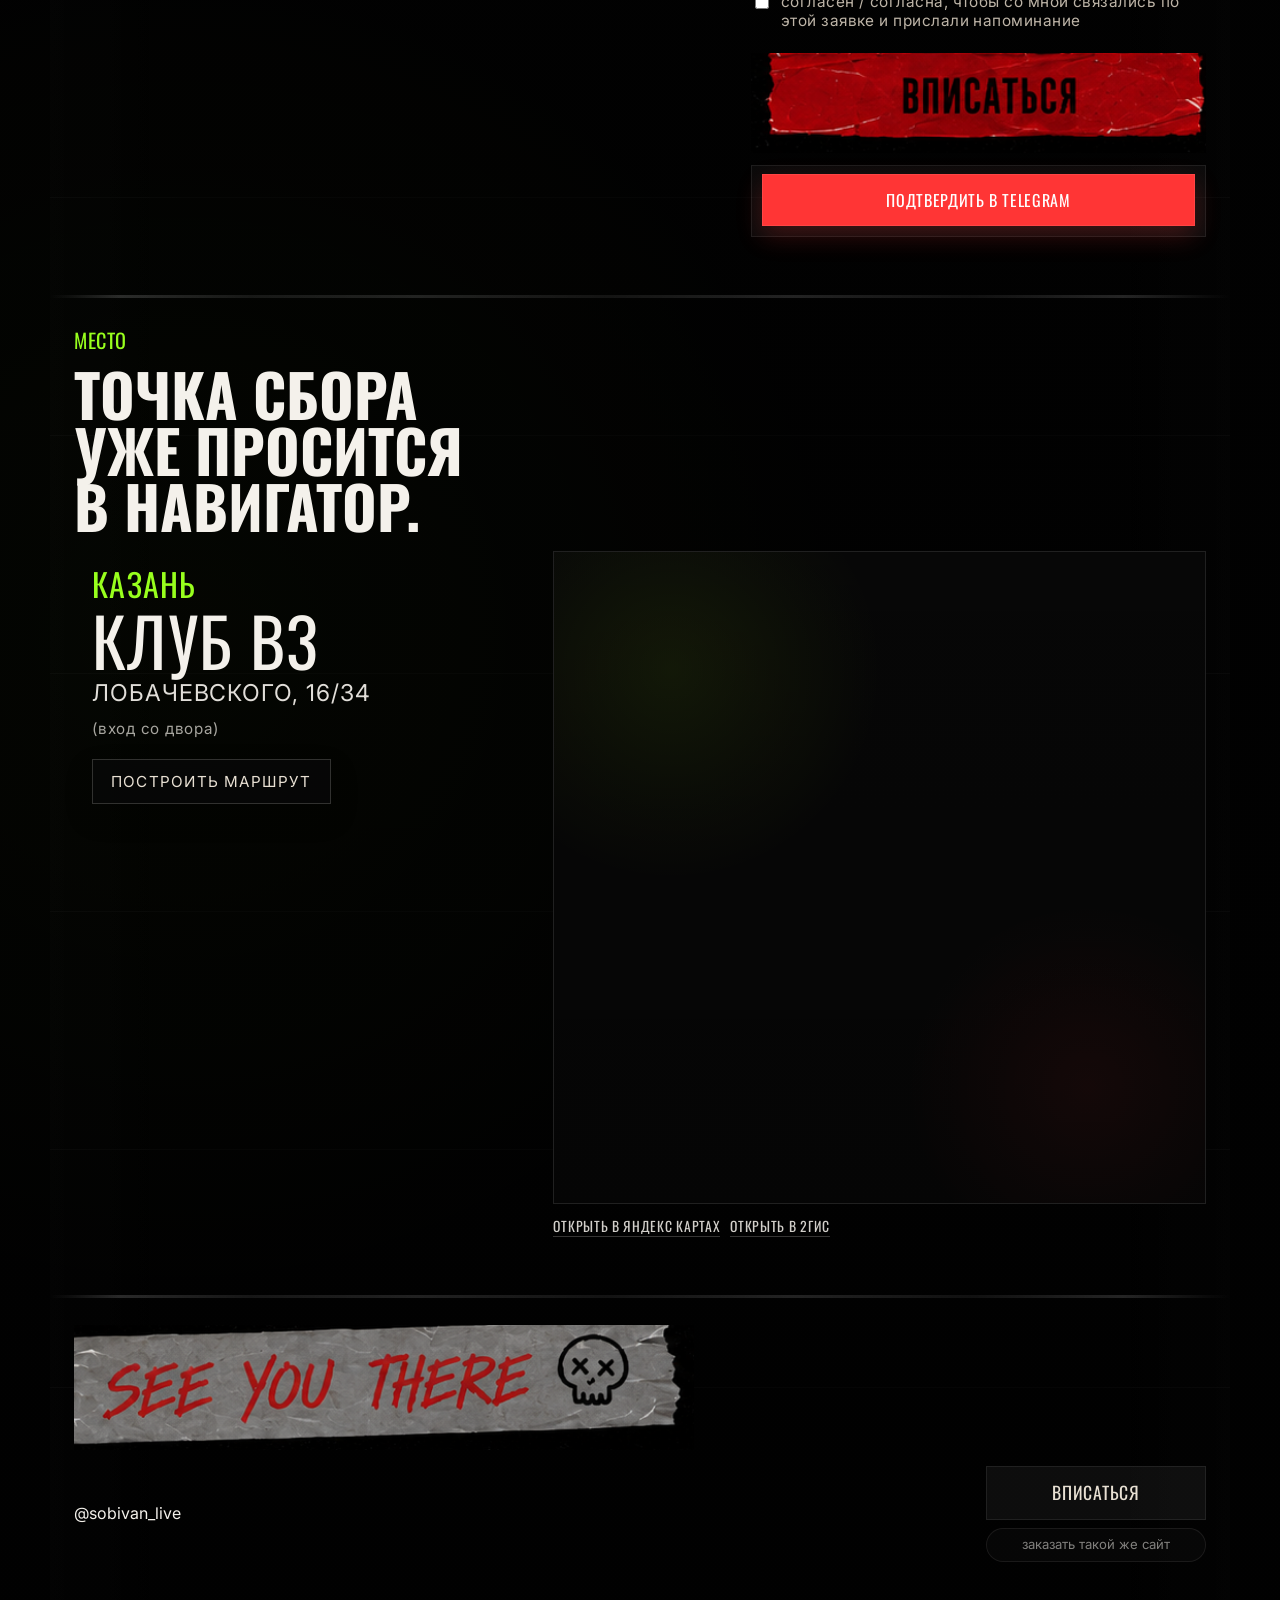
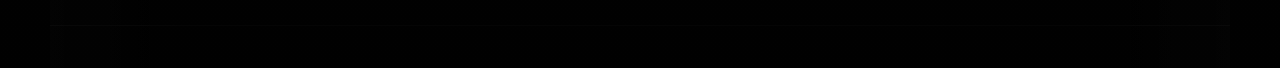
==== commit e7cf237a: "send failed site visitors to telegram bot fallback" ====
--- a/birthday/index.html
+++ b/birthday/index.html
@@ -465,7 +465,7 @@
     </div>
 
     <script src="./rsvp-config.js?v=20260614b" data-site-studio-node="n-244-script--1"></script>
-    <script src="./script.js?v=20260614d" data-site-studio-node="n-245-script--1"></script>
+    <script src="./script.js?v=20260614e" data-site-studio-node="n-245-script--1"></script>
   
 
 
